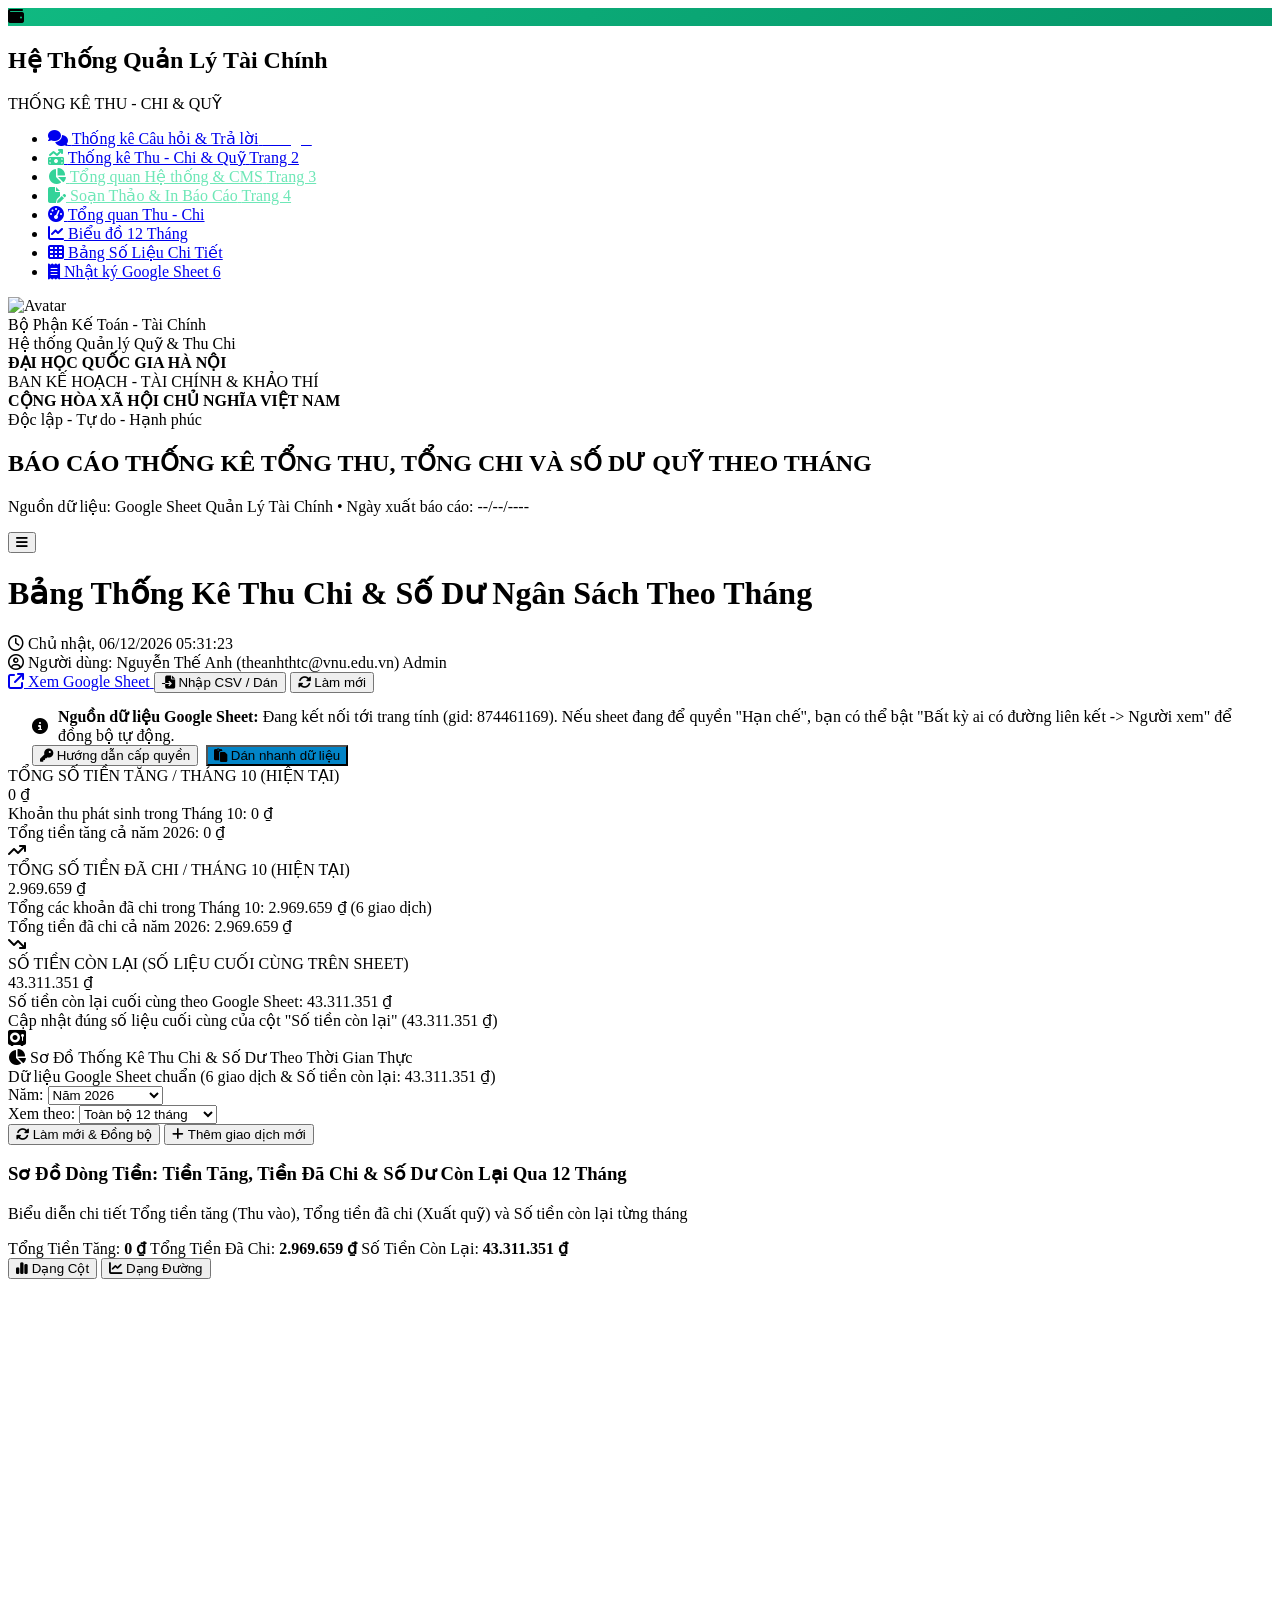
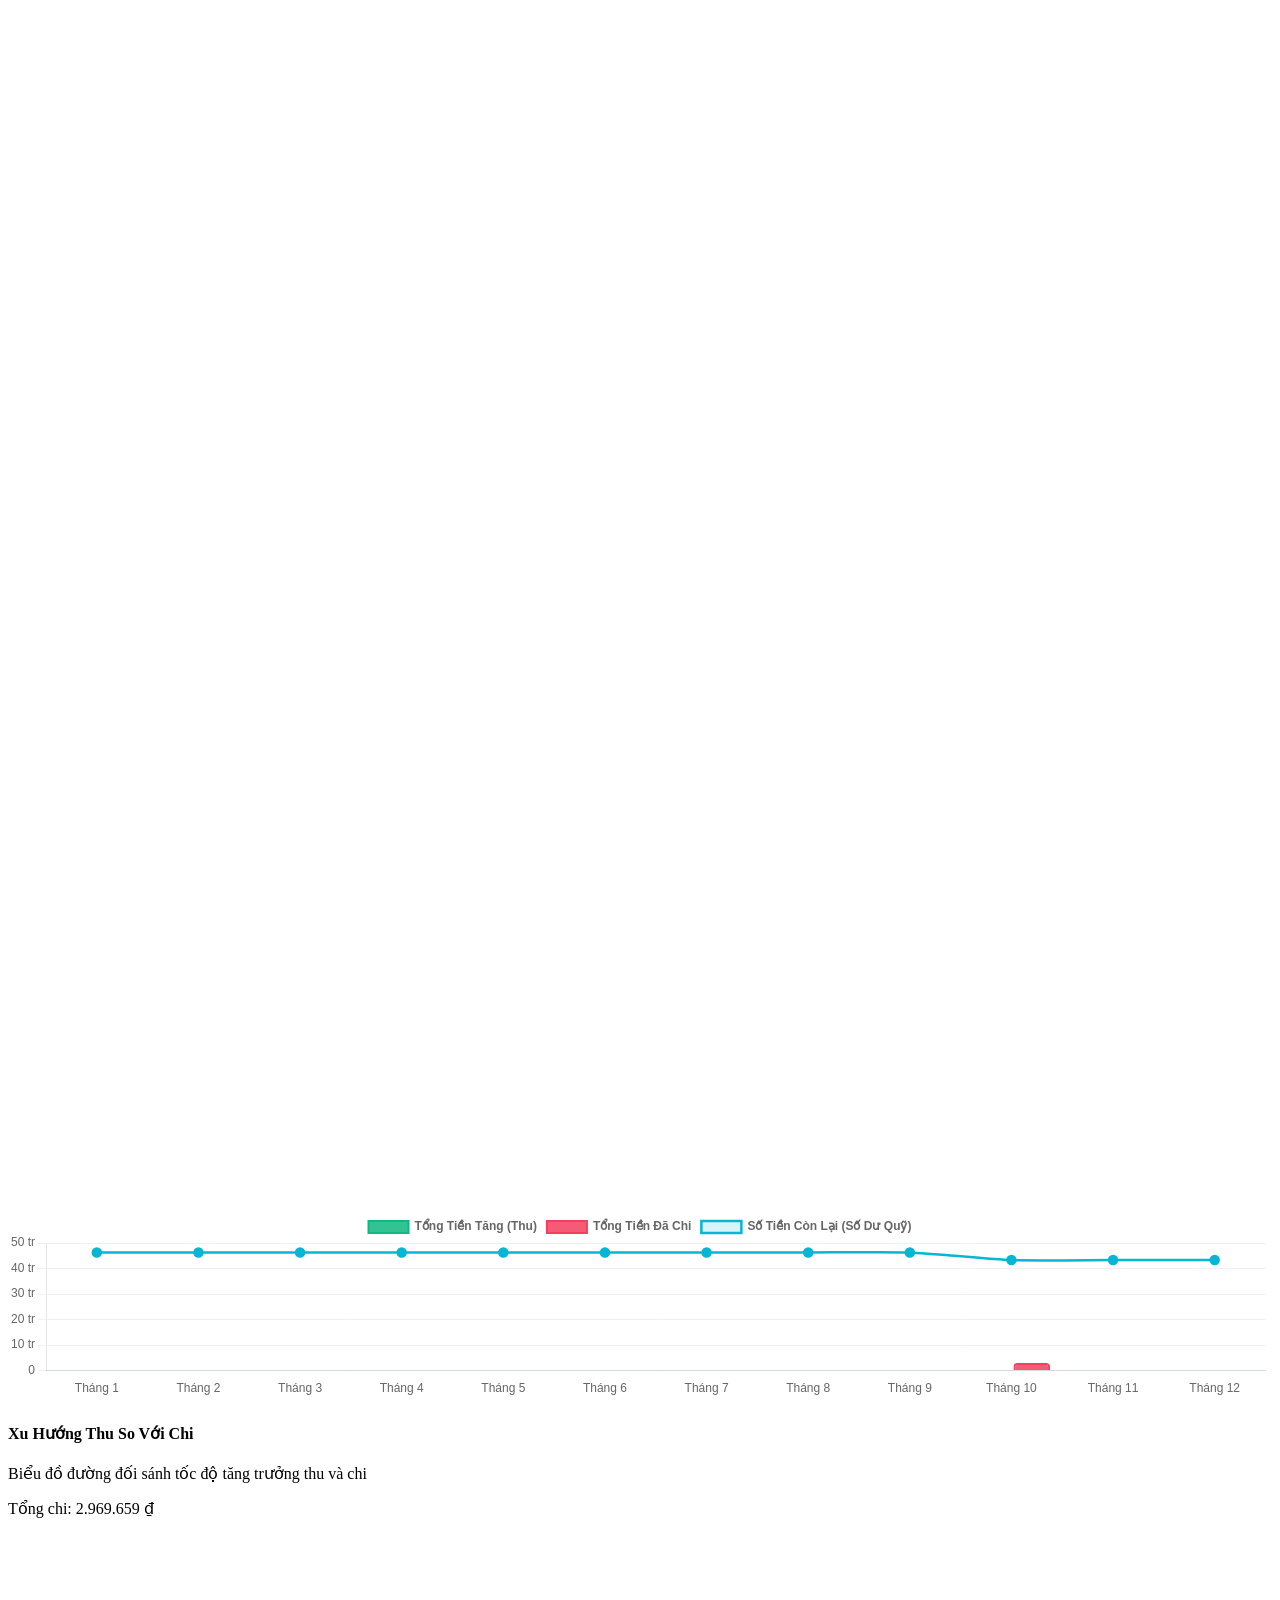
==== index2.html @ b8836bb5 "Add files via upload" ====
<!DOCTYPE html>
<html lang="vi">
<head>
    <meta charset="UTF-8">
    <meta name="viewport" content="width=device-width, initial-scale=1.0">
    <title>Bảng Thống Kê Thu Chi & Số Dư Ngân Sách Theo Tháng</title>
    <!-- Google Fonts: Be Vietnam Pro -->
    <link rel="preconnect" href="https://fonts.googleapis.com">
    <link rel="preconnect" href="https://fonts.gstatic.com" crossorigin>
    <link href="https://fonts.googleapis.com/css2?family=Be+Vietnam+Pro:ital,wght@0,300;0,400;0,500;0,600;0,700;0,800;1,400&display=swap" rel="stylesheet">
    <!-- Font Awesome Icons -->
    <link rel="stylesheet" href="https://cdnjs.cloudflare.com/ajax/libs/font-awesome/6.5.2/css/all.min.css">
    <!-- Chart.js (Local offline first, CDN fallback) -->
    <script src="chart.umd.min.js"></script>
    <!-- PapaParse (Local offline first, CDN fallback) -->
    <script src="papaparse.min.js"></script>
    <script>
        if (typeof Chart === 'undefined') {
            document.write('<script src="https://cdn.jsdelivr.net/npm/chart.js@4.4.1/dist/chart.umd.min.js"><\/script>');
        }
        if (typeof Papa === 'undefined') {
            document.write('<script src="https://cdn.jsdelivr.net/npm/papaparse@5.4.1/papaparse.min.js"><\/script>');
        }
    </script>
    <link rel="stylesheet" href="style.css">
</head>
<body>
    <div class="app-layout">
        <!-- ================= SIDEBAR ================= -->
        <aside class="sidebar" id="sidebar">
            <div class="sidebar-header">
                <div class="logo-box" style="background: linear-gradient(135deg, #10b981 0%, #059669 100%);">
                    <i class="fa-solid fa-wallet"></i>
                </div>
                <div class="header-text">
                    <h2 class="org-name">Hệ Thống Quản Lý Tài Chính</h2>
                    <p class="system-name">THỐNG KÊ THU - CHI & QUỸ</p>
                </div>
            </div>

            <nav class="sidebar-nav">
                <ul class="nav-list">
                    <li class="nav-item">
                        <a href="index.html" class="nav-link">
                            <i class="fa-solid fa-comments nav-icon"></i>
                            <span class="nav-label">Thống kê Câu hỏi & Trả lời</span>
                            <span class="nav-badge" style="background: rgba(255,255,255,0.2); color: #fff;">Trang 1</span>
                        </a>
                    </li>
                    <li class="nav-item active">
                        <a href="index2.html" class="nav-link">
                            <i class="fa-solid fa-money-bill-trend-up nav-icon" style="color: #34d399;"></i>
                            <span class="nav-label">Thống kê Thu - Chi & Quỹ</span>
                            <span class="nav-badge green-badge">Trang 2</span>
                        </a>
                    </li>
                    <li class="nav-item">
                        <a href="index3.html" class="nav-link" style="color: #6ee7b7;">
                            <i class="fa-solid fa-chart-pie nav-icon" style="color: #34d399;"></i>
                            <span class="nav-label">Tổng quan Hệ thống & CMS</span>
                            <span class="nav-badge green-badge">Trang 3</span>
                        </a>
                    </li>
                    <li class="nav-item">
                        <a href="index4.html" class="nav-link" style="color: #6ee7b7;">
                            <i class="fa-solid fa-file-pen nav-icon" style="color: #34d399;"></i>
                            <span class="nav-label">Soạn Thảo & In Báo Cáo</span>
                            <span class="nav-badge green-badge">Trang 4</span>
                        </a>
                    </li>
                    <li class="nav-item">
                        <a href="#dashboard" class="nav-link">
                            <i class="fa-solid fa-gauge-high nav-icon"></i>
                            <span class="nav-label">Tổng quan Thu - Chi</span>
                        </a>
                    </li>
                    <li class="nav-item">
                        <a href="#main-chart-section" class="nav-link">
                            <i class="fa-solid fa-chart-line nav-icon"></i>
                            <span class="nav-label">Biểu đồ 12 Tháng</span>
                        </a>
                    </li>
                    <li class="nav-item">
                        <a href="#table-section" class="nav-link">
                            <i class="fa-solid fa-table-cells nav-icon"></i>
                            <span class="nav-label">Bảng Số Liệu Chi Tiết</span>
                        </a>
                    </li>
                    <li class="nav-item">
                        <a href="#sheet-data-section" class="nav-link">
                            <i class="fa-solid fa-receipt nav-icon"></i>
                            <span class="nav-label">Nhật ký Google Sheet</span>
                            <span class="nav-badge green-badge" id="sheetCountBadge">0</span>
                        </a>
                    </li>
                </ul>
            </nav>

            <div class="sidebar-footer">
                <div class="user-avatar-box">
                    <img src="https://ui-avatars.com/api/?name=Ke+Toan&background=059669&color=fff&size=80" alt="Avatar" class="user-avatar">
                </div>
                <div class="user-details">
                    <div class="user-fullname">Bộ Phận Kế Toán - Tài Chính</div>
                    <div class="user-role-label">Hệ thống Quản lý Quỹ & Thu Chi</div>
                </div>
            </div>
        </aside>

        <!-- ================= MAIN CONTENT ================= -->
        <main class="main-viewport">
            <!-- PRINTABLE OFFICIAL REPORT HEADER (Chỉ hiện khi in A4) -->
            <div class="print-only-header">
                <div class="print-header-top">
                    <div class="print-org-left">
                        <strong>ĐẠI HỌC QUỐC GIA HÀ NỘI</strong><br>
                        <span>BAN KẾ HOẠCH - TÀI CHÍNH & KHẢO THÍ</span>
                    </div>
                    <div class="print-org-right">
                        <strong>CỘNG HÒA XÃ HỘI CHỦ NGHĨA VIỆT NAM</strong><br>
                        <span>Độc lập - Tự do - Hạnh phúc</span>
                    </div>
                </div>
                <h2 class="print-report-title">BÁO CÁO THỐNG KÊ TỔNG THU, TỔNG CHI VÀ SỐ DƯ QUỸ THEO THÁNG</h2>
                <p class="print-report-subtitle">
                    Nguồn dữ liệu: Google Sheet Quản Lý Tài Chính &bull; Ngày xuất báo cáo: <span id="printCurrentDate">--/--/----</span>
                </p>
            </div>

            <!-- TOP HEADER BAR -->
            <header class="topbar">
                <div class="topbar-left">
                    <button class="mobile-sidebar-toggle" id="sidebarToggle" aria-label="Toggle Menu">
                        <i class="fa-solid fa-bars"></i>
                    </button>
                    <div>
                        <h1 class="page-title">Bảng Thống Kê Thu Chi & Số Dư Ngân Sách Theo Tháng</h1>
                    </div>
                </div>

                <div class="topbar-right">
                    <div class="live-clock-pill" id="liveClockPill">
                        <i class="fa-regular fa-clock"></i>
                        <span id="currentRealtimeClock">Đang tải...</span>
                    </div>

                    <div class="user-pill-tag">
                        <i class="fa-regular fa-circle-user"></i>
                        <span class="user-meta">Người dùng: Nguyễn Thế Anh (theanhthtc@vnu.edu.vn)</span>
                        <span class="admin-badge">Admin</span>
                    </div>

                    <a href="https://docs.google.com/spreadsheets/d/1EMLGqqdeLV3FgbQaL0fAWGmT9F4YKjA_dm-WIvRS0fU/edit?gid=874461169#gid=874461169" target="_blank" rel="noopener noreferrer" class="btn-topbar outline-emerald" id="viewSheetLink" title="Mở trang Google Sheet tài chính">
                        <i class="fa-solid fa-arrow-up-right-from-square"></i>
                        <span>Xem Google Sheet</span>
                    </a>

                    <button class="btn-topbar outline-emerald" id="btnOpenImportModal" title="Nhập dữ liệu CSV hoặc dán từ Google Sheet">
                        <i class="fa-solid fa-file-import"></i>
                        <span>Nhập CSV / Dán</span>
                    </button>

                    <button class="btn-topbar btn-topbar-refresh" id="topRefreshBtn" title="Làm mới & đồng bộ dữ liệu thời gian thực">
                        <i class="fa-solid fa-rotate"></i>
                        <span>Làm mới</span>
                    </button>
                </div>
            </header>

            <!-- BANNER HƯỚNG DẪN ĐỒNG BỘ GOOGLE SHEET -->
            <div style="padding: 14px 24px 0 24px;">
                <div class="google-guide-banner" id="googleGuideBanner">
                    <div style="display: flex; align-items: center; gap: 10px;">
                        <i class="fa-solid fa-circle-info" style="font-size: 16px;"></i>
                        <div>
                            <strong>Nguồn dữ liệu Google Sheet:</strong>
                            <span id="bannerSheetDesc">Đang kết nối tới trang tính (gid: 874461169). Nếu sheet đang để quyền "Hạn chế", bạn có thể bật "Bất kỳ ai có đường liên kết -> Người xem" để đồng bộ tự động.</span>
                        </div>
                    </div>
                    <div style="display: flex; gap: 8px;">
                        <button class="btn-guide" id="btnShareGuide">
                            <i class="fa-solid fa-key"></i> Hướng dẫn cấp quyền
                        </button>
                        <button class="btn-guide" id="btnPasteDataQuick" style="background: #0284c7;">
                            <i class="fa-solid fa-paste"></i> Dán nhanh dữ liệu
                        </button>
                    </div>
                </div>
            </div>

            <!-- DASHBOARD BODY CONTAINER -->
            <div class="dashboard-body" id="dashboard">

                <!-- ================= 3 THẺ LỚN TRỌNG TÂM THEO YÊU CẦU ================= -->
                <!-- 1. Tổng tiền tăng / tháng | 2. Tổng tiền đã chi / tháng | 3. Số tiền còn lại -->
                <section class="stats-grid stats-grid-3">
                    <!-- THẺ 1: TỔNG SỐ TIỀN TĂNG / THÁNG -->
                    <div class="stat-card" id="cardIncome">
                        <div class="stat-card-main">
                            <span class="card-caption" id="cardIncomeCaption">TỔNG SỐ TIỀN TĂNG / THÁNG 10 (HIỆN TẠI)</span>
                            <div class="card-metric text-emerald" id="totalIncomeCount">0 ₫</div>
                            <div class="card-sublabel" id="currentMonthIncomeLabel">Khoản thu ngân sách trong tháng: Đang tính...</div>
                            <div class="card-footer-info" id="cardIncomeFooter">Tổng tiền tăng cả năm: 0 ₫ (năm 2026)</div>
                        </div>
                        <div class="stat-icon-wrapper pastel-green" title="Tổng số tiền tăng / thu vào">
                            <i class="fa-solid fa-arrow-trend-up"></i>
                        </div>
                    </div>

                    <!-- THẺ 2: TỔNG SỐ TIỀN ĐÃ CHI / THÁNG -->
                    <div class="stat-card" id="cardExpense">
                        <div class="stat-card-main">
                            <span class="card-caption" id="cardExpenseCaption">TỔNG SỐ TIỀN ĐÃ CHI / THÁNG 10 (HIỆN TẠI)</span>
                            <div class="card-metric text-rose-metric" id="totalExpenseCount">0 ₫</div>
                            <div class="card-sublabel" id="currentMonthExpenseLabel">Các khoản đã giải ngân trong tháng: Đang tính...</div>
                            <div class="card-footer-info" id="cardExpenseFooter">Tổng tiền đã chi cả năm: 0 ₫ (năm 2026)</div>
                        </div>
                        <div class="stat-icon-wrapper pastel-rose" title="Tổng số tiền đã chi">
                            <i class="fa-solid fa-arrow-trend-down"></i>
                        </div>
                    </div>

                    <!-- THẺ 3: SỐ TIỀN CÒN LẠI -->
                    <div class="stat-card" id="cardBalance">
                        <div class="stat-card-main">
                            <span class="card-caption" id="cardBalanceCaption">SỐ TIỀN CÒN LẠI (SỐ DƯ QUỸ HIỆN TẠI)</span>
                            <div class="card-metric text-balance-metric" id="totalBalanceCount">0 ₫</div>
                            <div class="card-sublabel" id="currentMonthBalanceLabel">Chênh lệch trong tháng: Đang tính...</div>
                            <div class="card-footer-info" id="cardBalanceFooter">Số dư tồn quỹ tích lũy: 0 ₫</div>
                        </div>
                        <div class="stat-icon-wrapper pastel-cyan" title="Số tiền còn lại / Số dư">
                            <i class="fa-solid fa-vault"></i>
                        </div>
                    </div>
                </section>

                <!-- FILTER & REALTIME TOOLBAR -->
                <div class="filter-toolbar-card">
                    <div class="toolbar-title-group">
                        <span class="toolbar-main-title">
                            <i class="fa-solid fa-chart-pie"></i>
                            Sơ Đồ Thống Kê Thu Chi & Số Dư Theo Thời Gian Thực
                        </span>
                        <div class="live-status-badge">
                            <span class="pulse-dot"></span>
                            <span id="syncStatusText">Dữ liệu thực tế thời gian thực</span>
                        </div>
                    </div>

                    <div class="toolbar-actions-group">
                        <div class="select-wrapper">
                            <label for="yearFilter">Năm:</label>
                            <select id="yearFilter" class="custom-select">
                                <option value="2026" selected>Năm 2026</option>
                                <option value="2025">Năm 2025</option>
                                <option value="all">Tất cả các năm</option>
                            </select>
                        </div>

                        <div class="select-wrapper">
                            <label for="monthFilter">Xem theo:</label>
                            <select id="monthFilter" class="custom-select">
                                <option value="all" selected>Toàn bộ 12 tháng</option>
                                <option value="1">Tháng 1</option>
                                <option value="2">Tháng 2</option>
                                <option value="3">Tháng 3</option>
                                <option value="4">Tháng 4</option>
                                <option value="5">Tháng 5</option>
                                <option value="6">Tháng 6</option>
                                <option value="7">Tháng 7</option>
                                <option value="8">Tháng 8</option>
                                <option value="9">Tháng 9</option>
                                <option value="10">Tháng 10 (Hiện tại)</option>
                                <option value="11">Tháng 11</option>
                                <option value="12">Tháng 12</option>
                            </select>
                        </div>

                        <button class="btn-action btn-refresh" id="refreshDataBtn" title="Đồng bộ dữ liệu từ Google Sheet">
                            <i class="fa-solid fa-rotate"></i>
                            <span>Làm mới & Đồng bộ</span>
                        </button>

                        <button class="btn-action btn-add" id="openAddTransactionBtn" title="Thêm khoản thu hoặc khoản chi mới">
                            <i class="fa-solid fa-plus"></i>
                            <span>Thêm giao dịch mới</span>
                        </button>
                    </div>
                </div>

                <!-- MAIN CHART: SƠ ĐỒ THU CHI & SỐ DƯ 12 THÁNG -->
                <section class="chart-section-card" id="main-chart-section">
                    <div class="chart-card-header">
                        <div class="header-left">
                            <h3 class="chart-title">Sơ Đồ Dòng Tiền: Tiền Tăng, Tiền Đã Chi & Số Dư Còn Lại Qua 12 Tháng</h3>
                            <p class="chart-subtitle">
                                Biểu diễn chi tiết Tổng tiền tăng (Thu vào), Tổng tiền đã chi (Xuất quỹ) và Số tiền còn lại từng tháng
                            </p>
                            <div class="chart-legend-pills">
                                <span class="legend-pill pill-income">
                                    <span class="color-dot bg-emerald"></span>
                                    <span>Tổng Tiền Tăng: <strong id="legendIncomeCount">0 ₫</strong></span>
                                </span>
                                <span class="legend-pill pill-expense">
                                    <span class="color-dot bg-rose"></span>
                                    <span>Tổng Tiền Đã Chi: <strong id="legendExpenseCount">0 ₫</strong></span>
                                </span>
                                <span class="legend-pill pill-balance">
                                    <span class="color-dot bg-cyan"></span>
                                    <span>Số Tiền Còn Lại: <strong id="legendBalanceCount">0 ₫</strong></span>
                                </span>
                            </div>
                        </div>

                        <div class="header-right chart-controls">
                            <div class="btn-group-toggle" role="group">
                                <button type="button" class="btn-toggle active" id="btnChartBar">
                                    <i class="fa-solid fa-chart-simple"></i> Dạng Cột
                                </button>
                                <button type="button" class="btn-toggle" id="btnChartLine">
                                    <i class="fa-solid fa-chart-line"></i> Dạng Đường
                                </button>
                            </div>
                        </div>
                    </div>

                    <div class="main-chart-wrapper">
                        <canvas id="mainMonthlyChart"></canvas>
                        <img id="printChartImg" class="print-chart-image" alt="Biểu đồ thống kê thu chi 12 tháng">
                    </div>
                </section>

                <!-- 2 BIỂU ĐỒ PHÂN TÍCH: MINI CHARTS -->
                <section class="mini-charts-grid" id="mini-charts-section">
                    <!-- Biểu đồ 1: So sánh Thu - Chi qua các tháng -->
                    <div class="mini-chart-card">
                        <div class="mini-header">
                            <div>
                                <h4 class="mini-title">Xu Hướng Thu So Với Chi</h4>
                                <p class="mini-subtitle">Biểu đồ đường đối sánh tốc độ tăng trưởng thu và chi</p>
                            </div>
                            <div class="mini-badge-tag badge-emerald" id="badgeCompareStatus">
                                Thu vượt chi
                            </div>
                        </div>
                        <div class="mini-canvas-box">
                            <canvas id="chartMiniCompare"></canvas>
                            <img id="printMiniCompareImg" class="print-mini-chart-image" alt="Biểu đồ so sánh thu chi">
                        </div>
                        <div class="mini-footer-tags">
                            <span><i class="fa-solid fa-circle-check text-emerald"></i> <span id="miniFooterIncome">Dòng tiền ổn định</span></span>
                            <span><i class="fa-solid fa-bolt text-cyan"></i> Cập nhật theo thời gian thực</span>
                        </div>
                    </div>

                    <!-- Biểu đồ 2: Cơ cấu sử dụng dòng tiền -->
                    <div class="mini-chart-card">
                        <div class="mini-header">
                            <div>
                                <h4 class="mini-title">Tỷ Trọng Dòng Tiền & Giải Ngân</h4>
                                <p class="mini-subtitle">Tỷ lệ tiền đã chi trên tổng số tiền tăng</p>
                            </div>
                            <div class="mini-badge-tag badge-cyan" id="badgeDisbursementRate">
                                Tỷ lệ giải ngân: 0%
                            </div>
                        </div>
                        <div class="mini-canvas-box">
                            <canvas id="chartMiniStructure"></canvas>
                            <img id="printMiniStructureImg" class="print-mini-chart-image" alt="Biểu đồ cơ cấu dòng tiền">
                        </div>
                        <div class="mini-footer-tags">
                            <span><i class="fa-solid fa-shield-halved text-cyan"></i> <span id="miniFooterDisbursement">Quỹ dự trữ an toàn</span></span>
                            <span><i class="fa-solid fa-scale-balanced text-emerald"></i> Cân đối ngân sách</span>
                        </div>
                    </div>
                </section>

                <!-- ================= BẢNG CHỈ SỐ CHI TIẾT 12 THÁNG ================= -->
                <section class="table-section-card" id="table-section">
                    <div class="table-header-box">
                        <div>
                            <h3 class="table-card-title">Bảng Thống Kê Chi Tiết Thu, Chi & Số Dư 12 Tháng</h3>
                            <p class="table-card-subtitle">
                                Bảng số liệu đối soát Tổng tiền đã chi / tháng, Tổng tiền tăng / tháng và Số tiền còn lại
                            </p>
                        </div>
                        <div class="table-actions">
                            <button class="btn-print-report" id="btnPrintReport" title="In trực tiếp bảng thống kê chi tiết 12 tháng ra máy in hoặc lưu PDF">
                                <i class="fa-solid fa-print"></i>
                                <span>In Báo Cáo</span>
                            </button>
                            <button class="btn-export" id="exportCsvBtn" title="Xuất dữ liệu bảng 12 tháng sang file CSV">
                                <i class="fa-solid fa-file-csv"></i>
                                <span>Xuất file CSV</span>
                            </button>
                        </div>
                    </div>

                    <div class="table-responsive-wrapper">
                        <table class="report-table" id="monthlyReportTable">
                            <thead>
                                <tr>
                                    <th style="width: 140px;">Tháng</th>
                                    <th>Tổng Số Tiền Tăng / Tháng</th>
                                    <th>Tổng Số Tiền Đã Chi / Tháng</th>
                                    <th>Chênh Lệch Trong Tháng</th>
                                    <th>Số Tiền Còn Lại (Số Dư Quỹ)</th>
                                    <th style="width: 120px;">Tỷ Lệ Chi / Thu</th>
                                    <th style="width: 160px;">Đánh Giá Hoạt Động</th>
                                </tr>
                            </thead>
                            <tbody id="monthlyTableBody">
                                <!-- Populated dynamically by app2.js -->
                            </tbody>
                            <tfoot id="monthlyTableFoot">
                                <tr>
                                    <td><strong>Tổng Cả Năm</strong></td>
                                    <td id="footTotalIncome"><strong>0 ₫</strong></td>
                                    <td id="footTotalExpense"><strong>0 ₫</strong></td>
                                    <td id="footTotalNet"><strong>0 ₫</strong></td>
                                    <td id="footTotalBalance"><strong>0 ₫</strong></td>
                                    <td id="footAvgRate"><strong>0%</strong></td>
                                    <td><span class="pill-badge pill-status-target">+ Cân đối an toàn</span></td>
                                </tr>
                            </tfoot>
                        </table>
                    </div>

                    <!-- PRINT ONLY SIGNATURE BLOCK (Chỉ xuất hiện khi in báo cáo A4) -->
                    <div class="print-only-signatures">
                        <div class="sign-box-left">
                            <p><strong>NGƯỜI LẬP BIỂU</strong></p>
                            <span class="sign-hint">(Ký và ghi rõ họ tên)</span>
                            <div class="sign-space"></div>
                            <div class="sign-name">Nguyễn Thế Anh</div>
                        </div>
                        <div class="sign-box-right">
                            <p><strong>KẾ TOÁN TRƯỞNG / TRƯỞNG BAN TÀI CHÍNH</strong></p>
                            <span class="sign-hint">(Ký, đóng dấu và ghi rõ họ tên)</span>
                            <div class="sign-space"></div>
                            <div class="sign-name">....................................................</div>
                        </div>
                    </div>
                </section>

                <!-- ================= NHẬT KÝ CHI TIẾT CÁC GIAO DỊCH TỪ GOOGLE SHEET ================= -->
                <section class="sheet-data-section" id="sheet-data-section">
                    <div class="sheet-section-header">
                        <div class="header-info">
                            <h3 class="sheet-title">
                                <i class="fa-brands fa-google-drive text-emerald"></i>
                                Sổ Nhật Ký Giao Dịch Thu Chi Từ Google Sheet
                            </h3>
                            <p class="sheet-subtitle">
                                Bảng chi tiết từng phát sinh thu, chi và số dư (Hỗ trợ phân trang, tìm kiếm & bộ lọc)
                            </p>
                        </div>
                        <div class="sheet-controls" style="display: flex; gap: 10px; align-items: center; flex-wrap: wrap;">
                            <div class="select-wrapper">
                                <label for="transactionTypeFilter">Loại:</label>
                                <select id="transactionTypeFilter" class="custom-select select-sm">
                                    <option value="all" selected>Tất cả giao dịch</option>
                                    <option value="income">Chỉ khoản tăng (Thu)</option>
                                    <option value="expense">Chỉ khoản đã chi</option>
                                </select>
                            </div>
                            <div class="search-input-box">
                                <i class="fa-solid fa-magnifying-glass"></i>
                                <input type="text" id="searchInput" placeholder="Tìm kiếm theo mã GD, diễn giải nội dung, ngày...">
                            </div>
                        </div>
                    </div>

                    <div class="table-responsive-wrapper">
                        <table class="data-table" id="transactionsTable">
                            <thead>
                                <tr>
                                    <th style="width: 100px;">STT / Mã</th>
                                    <th style="width: 220px;">Thời Gian (Cột Google Sheet)</th>
                                    <th style="width: 180px; text-align: right;">Số Tiền Chi</th>
                                    <th style="width: 180px; text-align: right;">Số Tiền Tăng</th>
                                    <th style="width: 200px; text-align: right;">Số Tiền Còn Lại</th>
                                    <th style="width: 170px;">Trạng Thái / Diễn Giải</th>
                                </tr>
                            </thead>
                            <tbody id="transactionsDataBody">
                                <!-- Populated dynamically by app2.js -->
                            </tbody>
                        </table>
                    </div>

                    <!-- THANH PHÂN TRANG -->
                    <div class="pagination-toolbar" id="paginationToolbar">
                        <div class="pagination-info" id="paginationInfo">
                            Hiển thị 1 - 25 giao dịch
                        </div>
                        <div class="pagination-controls">
                            <label for="pageSizeSelect" class="page-size-label">Xem:</label>
                            <select id="pageSizeSelect" class="custom-select select-sm">
                                <option value="15">15 dòng / trang</option>
                                <option value="25" selected>25 dòng / trang</option>
                                <option value="50">50 dòng / trang</option>
                                <option value="100">100 dòng / trang</option>
                            </select>
                            <button type="button" class="btn-page" id="btnFirstPage" title="Trang đầu">
                                <i class="fa-solid fa-backward-step"></i>
                            </button>
                            <button type="button" class="btn-page" id="btnPrevPage" title="Trang trước">
                                <i class="fa-solid fa-chevron-left"></i>
                            </button>
                            <span class="page-current-indicator" id="pageIndicator">Trang 1 / 1</span>
                            <button type="button" class="btn-page" id="btnNextPage" title="Trang sau">
                                <i class="fa-solid fa-chevron-right"></i>
                            </button>
                            <button type="button" class="btn-page" id="btnLastPage" title="Trang cuối">
                                <i class="fa-solid fa-forward-step"></i>
                            </button>
                        </div>
                    </div>
                </section>

                <!-- QUICK ACTIONS BAR -->
                <div class="quick-actions-bar">
                    <span class="quick-action-title">Thao Tác Nhanh</span>
                    <div class="action-buttons-wrap">
                        <button class="btn-quick-emerald" id="quickPrintBtn">
                            <i class="fa-solid fa-print"></i> In Báo Cáo 12 Tháng
                        </button>
                        <button class="btn-quick-emerald" id="quickAddBtn">
                            <i class="fa-solid fa-plus"></i> Thêm giao dịch Thu / Chi
                        </button>
                        <button class="btn-quick-emerald" id="quickSyncBtn">
                            <i class="fa-solid fa-arrows-rotate"></i> Đồng bộ lại Google Sheet
                        </button>
                        <button class="btn-quick-light" id="quickExportDataBtn">
                            <i class="fa-solid fa-file-excel"></i> Xuất dữ liệu giao dịch CSV
                        </button>
                    </div>
                </div>

            </div>
        </main>
    </div>

    <!-- ================= MODAL: THÊM GIAO DỊCH THU / CHI MỚI ================= -->
    <div class="modal-backdrop" id="addTransactionModal">
        <div class="modal-dialog">
            <div class="modal-header">
                <h3 class="modal-title">
                    <i class="fa-solid fa-circle-plus text-emerald"></i>
                    Thêm Giao Dịch Thu / Chi Mới (Cập Nhật Tức Thì)
                </h3>
                <button class="modal-close-btn" id="closeAddModalBtn">&times;</button>
            </div>
            <div class="modal-body">
                <form id="addTransactionForm">
                    <div class="form-row">
                        <div class="form-group col-half">
                            <label for="inputType" class="form-label">Loại giao dịch <span class="required">*</span></label>
                            <select id="inputType" class="form-control" required>
                                <option value="income">Khoản tăng (Thu vào / Ngân sách nhận)</option>
                                <option value="expense">Khoản chi (Chi phí / Xuất quỹ)</option>
                            </select>
                        </div>
                        <div class="form-group col-half">
                            <label for="inputAmount" class="form-label">Số tiền (VNĐ) <span class="required">*</span></label>
                            <input type="text" id="inputAmount" class="form-control" placeholder="Ví dụ: 15.000.000" required>
                        </div>
                    </div>
                    <div class="form-group">
                        <label for="inputDescription" class="form-label">Nội dung / Diễn giải chi tiết <span class="required">*</span></label>
                        <input type="text" id="inputDescription" class="form-control" placeholder="Ví dụ: Thu lệ phí đăng ký dự thi HSA đợt 2" required>
                    </div>
                    <div class="form-row">
                        <div class="form-group col-half">
                            <label for="inputDate" class="form-label">Ngày giao dịch</label>
                            <input type="date" id="inputDate" class="form-control">
                        </div>
                        <div class="form-group col-half">
                            <label for="inputCategory" class="form-label">Hạng mục / Phân loại</label>
                            <select id="inputCategory" class="form-control">
                                <option value="Lệ phí khảo thí">Lệ phí khảo thí</option>
                                <option value="Ngân sách đào tạo">Ngân sách đào tạo</option>
                                <option value="Thù lao cán bộ coi thi">Thù lao cán bộ coi thi</option>
                                <option value="In ấn & Văn phòng phẩm">In ấn & Văn phòng phẩm</option>
                                <option value="Hạ tầng CNTT & Máy chủ">Hạ tầng CNTT & Máy chủ</option>
                                <option value="Truyền thông & Tuyển sinh">Truyền thông & Tuyển sinh</option>
                                <option value="Khác">Khoản mục khác</option>
                            </select>
                        </div>
                    </div>
                </form>
            </div>
            <div class="modal-footer">
                <button type="button" class="btn-cancel" id="cancelAddBtn">Hủy Bỏ</button>
                <button type="button" class="btn-primary" id="saveTransactionBtn">
                    <i class="fa-solid fa-floppy-disk"></i> Lưu & Cập Nhật Biểu Đồ
                </button>
            </div>
        </div>
    </div>

    <!-- ================= MODAL: NHẬP CSV / DÁN DỮ LIỆU GOOGLE SHEET ================= -->
    <div class="modal-backdrop" id="importModal">
        <div class="modal-dialog modal-dialog-large">
            <div class="modal-header">
                <h3 class="modal-title">
                    <i class="fa-solid fa-file-import text-emerald"></i>
                    Nhập Dữ Liệu Từ Google Sheet / Tải Lên CSV
                </h3>
                <button class="modal-close-btn" id="closeImportModalBtn">&times;</button>
            </div>
            <div class="modal-body">
                <p style="font-size: 12.5px; color: #475569; margin-bottom: 12px;">
                    Bạn có thể tải file CSV trực tiếp từ Google Sheet về máy và tải lên ở đây, hoặc copy các dòng trong Google Sheet và dán vào ô bên dưới:
                </p>
                <div class="form-group">
                    <label class="form-label">Cách 1: Chọn file CSV từ máy tính</label>
                    <input type="file" id="csvFileInput" accept=".csv, .txt, .tsv" class="form-control" style="padding: 6px;">
                </div>
                <div class="form-group" style="margin-top: 14px;">
                    <label for="pasteDataInput" class="form-label">Cách 2: Hoặc Dán nội dung sao chép từ Google Sheet (Ctrl + V)</label>
                    <textarea id="pasteDataInput" class="form-control" rows="6" placeholder="Dán các dòng dữ liệu sao chép từ Google Sheet vào đây... (Hỗ trợ định dạng có cột Ngày, Tăng/Thu, Chi, Còn lại/Số dư, Diễn giải)"></textarea>
                </div>
                <div class="form-group" style="margin-top: 10px;">
                    <label for="customSheetUrlInput" class="form-label">Cách 3: Đổi liên kết Google Sheet mới</label>
                    <input type="text" id="customSheetUrlInput" class="form-control" value="https://docs.google.com/spreadsheets/d/1EMLGqqdeLV3FgbQaL0fAWGmT9F4YKjA_dm-WIvRS0fU/edit?gid=874461169#gid=874461169">
                </div>
            </div>
            <div class="modal-footer">
                <button type="button" class="btn-cancel" id="cancelImportBtn">Đóng</button>
                <button type="button" class="btn-primary" id="processImportBtn">
                    <i class="fa-solid fa-arrow-down-to-bracket"></i> Xử Lý & Nạp Dữ Liệu
                </button>
            </div>
        </div>
    </div>

    <!-- ================= MODAL: HƯỚNG DẪN CẤP QUYỀN CHIA SẺ GOOGLE SHEET ================= -->
    <div class="modal-backdrop" id="guideModal">
        <div class="modal-dialog">
            <div class="modal-header">
                <h3 class="modal-title">
                    <i class="fa-solid fa-circle-question text-emerald"></i>
                    Hướng Dẫn Bật Đồng Bộ Trực Tiếp Từ Google Sheet
                </h3>
                <button class="modal-close-btn" id="closeGuideModalBtn">&times;</button>
            </div>
            <div class="modal-body" style="font-size: 13px; line-height: 1.6; color: #334155;">
                <p>Để hệ thống tự động tải số liệu tức thì từ liên kết Google Sheet của bạn mà không cần đăng nhập Google, bạn làm theo 3 bước đơn giản:</p>
                <ol style="margin-left: 20px; margin-top: 8px; margin-bottom: 12px; display: flex; flex-direction: column; gap: 8px;">
                    <li>Mở file Google Sheet bằng cách bấm nút <strong>"Xem Google Sheet"</strong> ở góc trên bên phải.</li>
                    <li>Ở góc trên cùng bên phải của Google Sheet, bấm nút <strong>"Chia sẻ" (Share)</strong> màu xanh.</li>
                    <li>Tại mục <em>"Quyền truy cập chung"</em>, chọn <strong>"Bất kỳ ai có đường liên kết"</strong> (Anyone with the link) với quyền <strong>"Người xem" (Viewer)</strong> rồi bấm <strong>Xong</strong>.</li>
                </ol>
                <div style="background: #f0fdf4; border: 1px solid #bbf7d0; padding: 10px 14px; border-radius: 8px; color: #166534; font-size: 12px;">
                    <i class="fa-solid fa-lightbulb"></i> <strong>Mẹo:</strong> Sau khi bật chia sẻ xong, bạn chỉ cần bấm nút <strong>"Làm mới & Đồng bộ"</strong>, biểu đồ và số dư thu chi sẽ được cập nhật tự động 100%!
                </div>
            </div>
            <div class="modal-footer">
                <a href="https://docs.google.com/spreadsheets/d/1EMLGqqdeLV3FgbQaL0fAWGmT9F4YKjA_dm-WIvRS0fU/edit?gid=874461169#gid=874461169" target="_blank" class="btn-primary" style="text-decoration: none;">
                    <i class="fa-solid fa-arrow-up-right-from-square"></i> Mở Google Sheet Ngay
                </a>
                <button type="button" class="btn-cancel" id="closeGuideBtnAction">Đã Hiểu</button>
            </div>
        </div>
    </div>

    <!-- Toast Notification -->
    <div class="toast-container" id="toastContainer"></div>

    <script src="sheet2_data.js"></script>
    <script src="app2.js"></script>
</body>
</html>
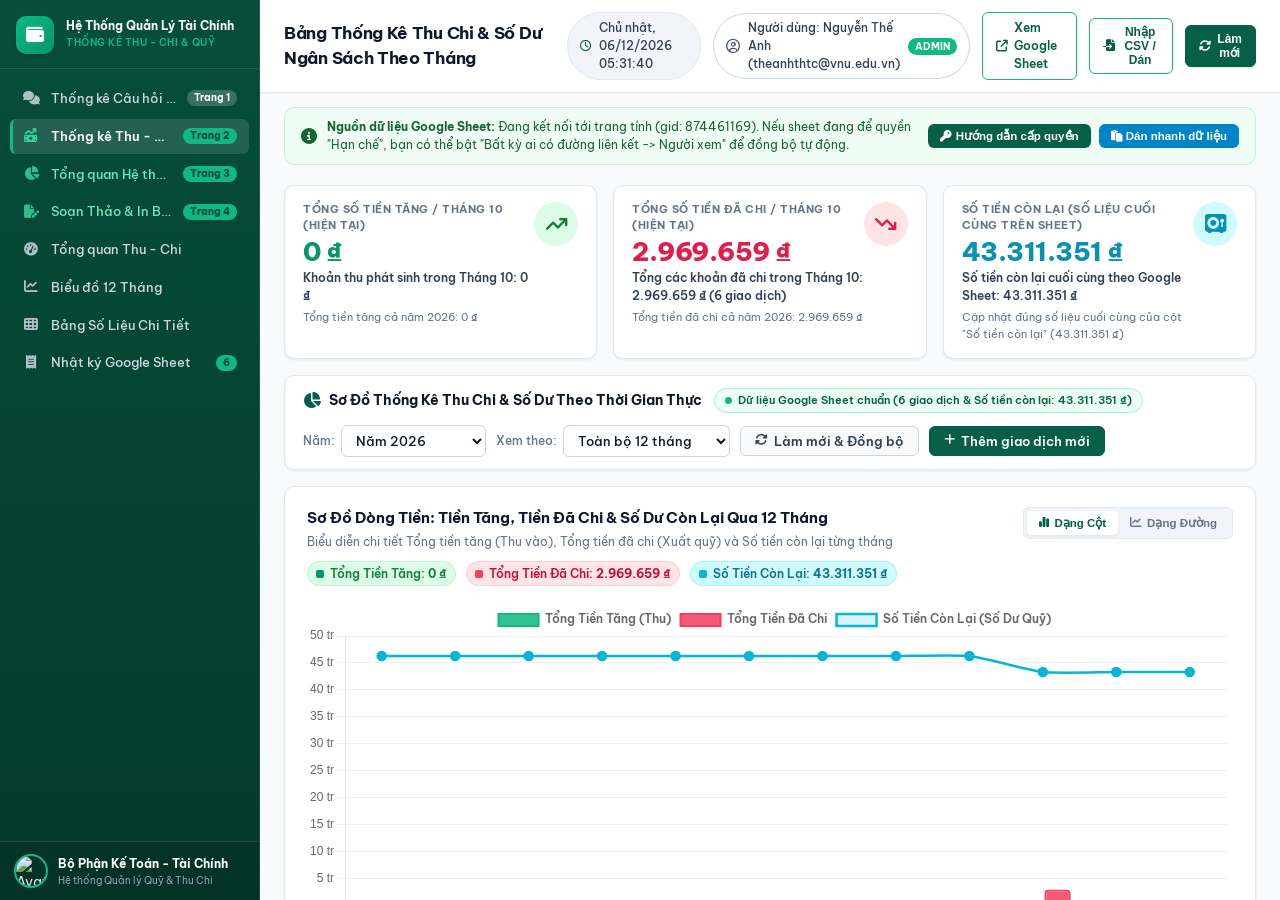
==== commit b8bf7b7e: "Add files via upload" ====
--- a/index2.html
+++ b/index2.html
@@ -497,6 +497,8 @@
                         <div class="pagination-controls">
                             <label for="pageSizeSelect" class="page-size-label">Xem:</label>
                             <select id="pageSizeSelect" class="custom-select select-sm">
+                                <option value="5">5 dòng / trang</option>
+                                <option value="10">10 dòng / trang</option>
                                 <option value="15">15 dòng / trang</option>
                                 <option value="25" selected>25 dòng / trang</option>
                                 <option value="50">50 dòng / trang</option>
@@ -508,6 +510,7 @@
                             <button type="button" class="btn-page" id="btnPrevPage" title="Trang trước">
                                 <i class="fa-solid fa-chevron-left"></i>
                             </button>
+                            <div class="pagination-page-numbers" id="paginationPageNumbers"></div>
                             <span class="page-current-indicator" id="pageIndicator">Trang 1 / 1</span>
                             <button type="button" class="btn-page" id="btnNextPage" title="Trang sau">
                                 <i class="fa-solid fa-chevron-right"></i>
--- a/style.css
+++ b/style.css
@@ -0,0 +1,4215 @@
+/* ===================================================================
+   SYSTEM DESIGN SYSTEM & COLOR VARIABLES
+   Inspiration: Dark Emerald Green Admin Dashboard (VNU / Khảo Thí)
+   =================================================================== */
+:root {
+    --primary-green: #065f46;
+    --primary-green-dark: #044332;
+    --primary-green-light: #0d9488;
+    --accent-emerald: #10b981;
+    --accent-emerald-subtle: #d1fae5;
+    --sidebar-bg: #064e3b;
+    --sidebar-hover: #075942;
+    --sidebar-active: #043e2f;
+    --sidebar-text: #e2e8f0;
+    --sidebar-muted: #94a3b8;
+
+    --bg-page: #f8fafc;
+    --bg-card: #ffffff;
+    --border-card: #e2e8f0;
+    --border-subtle: #f1f5f9;
+
+    --text-heading: #0f172a;
+    --text-body: #334155;
+    --text-muted: #64748b;
+    --text-light: #94a3b8;
+
+    --color-cyan: #06b6d4;
+    --color-cyan-subtle: #cffafe;
+    --color-purple: #8b5cf6;
+    --color-purple-subtle: #ede9fe;
+    --color-amber: #f59e0b;
+    --color-amber-subtle: #fef3c7;
+    --color-rose: #f43f5e;
+    --color-rose-subtle: #ffe4e6;
+    --color-teal: #14b8a6;
+    --color-teal-subtle: #ccfbf1;
+    --color-violet: #a855f7;
+    --color-violet-subtle: #f3e8ff;
+
+    --radius-sm: 6px;
+    --radius-md: 10px;
+    --radius-lg: 14px;
+    --radius-pill: 9999px;
+
+    --shadow-subtle: 0 1px 3px rgba(0, 0, 0, 0.05), 0 1px 2px rgba(0, 0, 0, 0.03);
+    --shadow-card: 0 4px 6px -1px rgba(0, 0, 0, 0.05), 0 2px 4px -2px rgba(0, 0, 0, 0.03);
+    --shadow-lg: 0 10px 15px -3px rgba(0, 0, 0, 0.08), 0 4px 6px -4px rgba(0, 0, 0, 0.04);
+
+    --font-sans: 'Be Vietnam Pro', system-ui, -apple-system, BlinkMacSystemFont, "Segoe UI", Roboto, sans-serif;
+    --transition-fast: 0.2s ease;
+}
+
+/* Base Reset */
+*, *::before, *::after {
+    box-sizing: border-box;
+    margin: 0;
+    padding: 0;
+}
+
+html, body {
+    height: 100%;
+    font-family: var(--font-sans);
+    background-color: var(--bg-page);
+    color: var(--text-body);
+    font-size: 13.5px;
+    line-height: 1.5;
+    -webkit-font-smoothing: antialiased;
+}
+
+/* App Layout Grid */
+.app-layout {
+    display: flex;
+    min-height: 100vh;
+    width: 100%;
+    overflow-x: hidden;
+}
+
+/* ===================================================================
+   SIDEBAR COMPONENT
+   =================================================================== */
+.sidebar {
+    width: 260px;
+    background: linear-gradient(180deg, #064e3b 0%, #04392b 100%);
+    color: var(--sidebar-text);
+    display: flex;
+    flex-direction: column;
+    flex-shrink: 0;
+    border-right: 1px solid rgba(255, 255, 255, 0.08);
+    position: sticky;
+    top: 0;
+    height: 100vh;
+    z-index: 100;
+    transition: all 0.3s cubic-bezier(0.4, 0, 0.2, 1);
+}
+
+.sidebar-header {
+    padding: 16px 16px 14px 16px;
+    display: flex;
+    align-items: center;
+    gap: 12px;
+    border-bottom: 1px solid rgba(255, 255, 255, 0.1);
+}
+
+.logo-box {
+    width: 38px;
+    height: 38px;
+    border-radius: var(--radius-md);
+    background: rgba(255, 255, 255, 0.15);
+    backdrop-filter: blur(8px);
+    display: flex;
+    align-items: center;
+    justify-content: center;
+    color: #fff;
+    font-size: 18px;
+    box-shadow: 0 2px 4px rgba(0,0,0,0.15);
+}
+
+.header-text {
+    flex: 1;
+    min-width: 0;
+}
+
+.org-name {
+    font-size: 11.5px;
+    font-weight: 700;
+    color: #ffffff;
+    line-height: 1.3;
+    white-space: normal;
+}
+
+.system-name {
+    font-size: 9.5px;
+    font-weight: 600;
+    color: var(--accent-emerald);
+    letter-spacing: 0.5px;
+    margin-top: 2px;
+}
+
+/* Navigation List */
+.sidebar-nav {
+    flex: 1;
+    overflow-y: auto;
+    padding: 12px 10px;
+}
+
+.sidebar-nav::-webkit-scrollbar {
+    width: 5px;
+}
+.sidebar-nav::-webkit-scrollbar-thumb {
+    background: rgba(255, 255, 255, 0.15);
+    border-radius: 4px;
+}
+
+.nav-list {
+    list-style: none;
+    display: flex;
+    flex-direction: column;
+    gap: 3px;
+}
+
+.nav-item {
+    border-radius: var(--radius-sm);
+    transition: var(--transition-fast);
+}
+
+.nav-link {
+    display: flex;
+    align-items: center;
+    gap: 11px;
+    padding: 8px 12px;
+    color: #cbd5e1;
+    text-decoration: none;
+    font-size: 12.5px;
+    font-weight: 500;
+    border-radius: var(--radius-sm);
+    transition: var(--transition-fast);
+}
+
+.nav-icon {
+    font-size: 13.5px;
+    width: 18px;
+    text-align: center;
+    opacity: 0.85;
+}
+
+.nav-label {
+    flex: 1;
+    white-space: nowrap;
+    overflow: hidden;
+    text-overflow: ellipsis;
+}
+
+.nav-badge {
+    font-size: 10px;
+    font-weight: 700;
+    padding: 1px 7px;
+    border-radius: var(--radius-pill);
+    line-height: 1.4;
+}
+
+.red-badge {
+    background-color: #ef4444;
+    color: #fff;
+}
+
+.green-badge {
+    background-color: var(--accent-emerald);
+    color: #064e3b;
+    font-weight: 800;
+}
+
+.nav-item:hover .nav-link {
+    background-color: var(--sidebar-hover);
+    color: #ffffff;
+}
+
+.nav-item.active .nav-link {
+    background: rgba(255, 255, 255, 0.12);
+    color: #ffffff;
+    font-weight: 600;
+    border-left: 3px solid var(--accent-emerald);
+    padding-left: 9px;
+}
+
+.nav-item.active .nav-icon {
+    color: var(--accent-emerald);
+    opacity: 1;
+}
+
+/* Sidebar Footer (User widget) */
+.sidebar-footer {
+    padding: 12px 14px;
+    border-top: 1px solid rgba(255, 255, 255, 0.1);
+    background: rgba(0, 0, 0, 0.12);
+    display: flex;
+    align-items: center;
+    gap: 10px;
+}
+
+.user-avatar-box {
+    position: relative;
+}
+
+.user-avatar {
+    width: 34px;
+    height: 34px;
+    border-radius: var(--radius-pill);
+    border: 2px solid var(--accent-emerald);
+    display: block;
+}
+
+.user-details {
+    flex: 1;
+    min-width: 0;
+}
+
+.user-fullname {
+    font-size: 12px;
+    font-weight: 700;
+    color: #ffffff;
+    white-space: nowrap;
+    overflow: hidden;
+    text-overflow: ellipsis;
+}
+
+.user-role-label {
+    font-size: 10px;
+    color: var(--sidebar-muted);
+    white-space: nowrap;
+    overflow: hidden;
+    text-overflow: ellipsis;
+}
+
+.logout-icon-btn {
+    background: transparent;
+    border: none;
+    color: #94a3b8;
+    font-size: 13px;
+    cursor: pointer;
+    padding: 6px;
+    border-radius: var(--radius-sm);
+    transition: var(--transition-fast);
+}
+
+.logout-icon-btn:hover {
+    color: #f87171;
+    background: rgba(255, 255, 255, 0.08);
+}
+
+/* ===================================================================
+   MAIN CONTENT VIEWPORT & TOPBAR
+   =================================================================== */
+.main-viewport {
+    flex: 1;
+    display: flex;
+    flex-direction: column;
+    min-width: 0;
+    background-color: var(--bg-page);
+    height: 100vh;
+    overflow-y: auto;
+}
+
+.topbar {
+    background-color: #ffffff;
+    border-bottom: 1px solid var(--border-card);
+    padding: 12px 24px;
+    display: flex;
+    align-items: center;
+    justify-content: space-between;
+    position: sticky;
+    top: 0;
+    z-index: 90;
+    box-shadow: 0 1px 2px rgba(0,0,0,0.03);
+}
+
+.topbar-left {
+    display: flex;
+    align-items: center;
+    gap: 12px;
+}
+
+.mobile-sidebar-toggle {
+    display: none;
+    background: none;
+    border: 1px solid var(--border-card);
+    padding: 6px 10px;
+    border-radius: var(--radius-sm);
+    cursor: pointer;
+    font-size: 14px;
+    color: var(--text-heading);
+}
+
+.page-title {
+    font-size: 17px;
+    font-weight: 700;
+    color: var(--text-heading);
+    letter-spacing: -0.3px;
+}
+
+.topbar-right {
+    display: flex;
+    align-items: center;
+    gap: 12px;
+}
+
+.live-clock-pill {
+    display: flex;
+    align-items: center;
+    gap: 7px;
+    background: #f1f5f9;
+    padding: 6px 12px;
+    border-radius: var(--radius-pill);
+    font-size: 12px;
+    color: var(--text-body);
+    font-weight: 500;
+    border: 1px solid #e2e8f0;
+}
+
+.live-clock-pill i {
+    color: var(--primary-green);
+}
+
+.user-pill-tag {
+    display: flex;
+    align-items: center;
+    gap: 8px;
+    background: #ffffff;
+    border: 1px solid #cbd5e1;
+    padding: 5px 12px;
+    border-radius: var(--radius-pill);
+    font-size: 12px;
+    color: var(--text-body);
+}
+
+.user-pill-tag i {
+    color: #475569;
+    font-size: 14px;
+}
+
+.user-meta {
+    font-weight: 500;
+}
+
+.admin-badge {
+    background: var(--accent-emerald);
+    color: #ffffff;
+    font-size: 10px;
+    font-weight: 700;
+    padding: 1px 7px;
+    border-radius: var(--radius-pill);
+    text-transform: uppercase;
+}
+
+.btn-topbar {
+    display: inline-flex;
+    align-items: center;
+    gap: 6px;
+    padding: 6px 13px;
+    font-size: 12px;
+    font-weight: 600;
+    border-radius: var(--radius-sm);
+    cursor: pointer;
+    text-decoration: none;
+    transition: var(--transition-fast);
+}
+
+.outline-emerald {
+    background-color: #ffffff;
+    border: 1px solid var(--accent-emerald);
+    color: var(--primary-green);
+}
+
+.outline-emerald:hover {
+    background-color: #ecfdf5;
+    border-color: var(--primary-green);
+}
+
+.btn-topbar-refresh {
+    background-color: #065f46;
+    border: 1px solid #065f46;
+    color: #ffffff;
+    box-shadow: 0 1px 2px rgba(6, 95, 70, 0.15);
+}
+
+.btn-topbar-refresh:hover {
+    background-color: #044332;
+    border-color: #044332;
+    color: #ffffff;
+}
+
+.btn-topbar-refresh i {
+    transition: transform 0.4s ease;
+}
+
+.btn-topbar-refresh.spinning i {
+    animation: spinRotate 0.8s linear infinite;
+}
+
+@keyframes spinRotate {
+    0% { transform: rotate(0deg); }
+    100% { transform: rotate(360deg); }
+}
+
+.outline-rose {
+    background-color: #ffffff;
+    border: 1px solid #fda4af;
+    color: #e11d48;
+}
+
+.outline-rose:hover {
+    background-color: #fff1f2;
+    border-color: #e11d48;
+}
+
+/* ===================================================================
+   DASHBOARD BODY
+   =================================================================== */
+.dashboard-body {
+    padding: 20px 24px 60px 24px;
+    display: flex;
+    flex-direction: column;
+    gap: 16px;
+}
+
+
+
+/* Pagination Toolbar */
+.pagination-toolbar {
+    background-color: #f8fafc;
+    border-top: 1px solid #e2e8f0;
+    padding: 10px 16px;
+    display: flex;
+    justify-content: space-between;
+    align-items: center;
+    flex-wrap: wrap;
+    gap: 12px;
+    border-radius: 0 0 var(--radius-md) var(--radius-md);
+}
+
+.pagination-info {
+    font-size: 12px;
+    color: #64748b;
+    font-weight: 500;
+}
+
+.pagination-controls {
+    display: flex;
+    align-items: center;
+    gap: 6px;
+}
+
+.page-size-label {
+    font-size: 12px;
+    color: #64748b;
+    font-weight: 500;
+}
+
+.btn-page {
+    background: #ffffff;
+    border: 1px solid #cbd5e1;
+    color: var(--text-heading);
+    padding: 5px 9px;
+    border-radius: 4px;
+    font-size: 11.5px;
+    cursor: pointer;
+    display: inline-flex;
+    align-items: center;
+    justify-content: center;
+    transition: var(--transition-fast);
+    min-width: 28px;
+    height: 28px;
+}
+
+.btn-page:hover:not(:disabled) {
+    background: #f1f5f9;
+    border-color: #94a3b8;
+}
+
+.btn-page:disabled {
+    opacity: 0.4;
+    cursor: not-allowed;
+}
+
+.page-current-indicator {
+    font-size: 12px;
+    font-weight: 700;
+    color: var(--text-heading);
+    padding: 0 6px;
+}
+
+.sheet-sync-summary {
+    background: #f8fafc;
+    border: 1px solid #e2e8f0;
+    border-radius: var(--radius-sm);
+    padding: 9px 14px;
+    display: flex;
+    align-items: center;
+    gap: 18px;
+    flex-wrap: wrap;
+}
+
+.summary-item {
+    display: inline-flex;
+    align-items: center;
+    gap: 6px;
+    font-size: 11.5px;
+    color: var(--text-body);
+}
+
+/* ===================================================================
+   STATS CARDS GRID
+   =================================================================== */
+.stats-grid {
+    display: grid;
+    grid-template-columns: repeat(2, 1fr);
+    gap: 16px;
+}
+
+.stats-grid-2 {
+    grid-template-columns: repeat(2, 1fr);
+}
+
+.text-cyan-metric {
+    color: #0891b2 !important;
+}
+
+.badge-cyan {
+    background-color: #cffafe;
+    color: #0e7490;
+}
+
+.stat-card {
+    background: #ffffff;
+    border-radius: var(--radius-md);
+    border: 1px solid var(--border-card);
+    padding: 16px 18px;
+    display: flex;
+    justify-content: space-between;
+    align-items: flex-start;
+    box-shadow: var(--shadow-subtle);
+    transition: transform var(--transition-fast), box-shadow var(--transition-fast);
+}
+
+.stat-card:hover {
+    transform: translateY(-2px);
+    box-shadow: var(--shadow-card);
+}
+
+.stat-card-main {
+    flex: 1;
+}
+
+.card-caption {
+    font-size: 10.5px;
+    font-weight: 700;
+    color: var(--text-muted);
+    letter-spacing: 0.5px;
+    text-transform: uppercase;
+    display: block;
+    margin-bottom: 4px;
+}
+
+.card-metric {
+    font-size: 26px;
+    font-weight: 800;
+    color: var(--text-heading);
+    line-height: 1.1;
+    margin-bottom: 3px;
+    letter-spacing: -0.5px;
+}
+
+.card-sublabel {
+    font-size: 12px;
+    font-weight: 600;
+    color: var(--text-body);
+}
+
+.card-footer-info {
+    font-size: 11px;
+    color: var(--text-muted);
+    margin-top: 4px;
+}
+
+.text-emerald {
+    color: #059669 !important;
+}
+
+.text-warning {
+    color: #d97706 !important;
+}
+
+.text-rose-sub {
+    color: #e11d48 !important;
+}
+
+/* Icon Pastel Containers */
+.stat-icon-wrapper {
+    width: 44px;
+    height: 44px;
+    border-radius: var(--radius-pill);
+    display: flex;
+    align-items: center;
+    justify-content: center;
+    font-size: 19px;
+    flex-shrink: 0;
+}
+
+.pastel-green {
+    background-color: #dcfce7;
+    color: #15803d;
+}
+
+.pastel-purple {
+    background-color: #ede9fe;
+    color: #7c3aed;
+}
+
+.pastel-amber {
+    background-color: #fef3c7;
+    color: #d97706;
+}
+
+.pastel-teal {
+    background-color: #ccfbf1;
+    color: #0f766e;
+}
+
+.pastel-rose {
+    background-color: #ffe4e6;
+    color: #e11d48;
+}
+
+.pastel-yellow {
+    background-color: #fef9c3;
+    color: #ca8a04;
+}
+
+.pastel-cyan {
+    background-color: #cffafe;
+    color: #0891b2;
+}
+
+.pastel-pink {
+    background-color: #fce7f3;
+    color: #db2777;
+}
+
+/* ===================================================================
+   FILTER & REALTIME TOOLBAR CARD
+   =================================================================== */
+.filter-toolbar-card {
+    background: #ffffff;
+    border: 1px solid var(--border-card);
+    border-radius: var(--radius-md);
+    padding: 12px 18px;
+    display: flex;
+    align-items: center;
+    justify-content: space-between;
+    box-shadow: var(--shadow-subtle);
+    flex-wrap: wrap;
+    gap: 12px;
+}
+
+.toolbar-title-group {
+    display: flex;
+    align-items: center;
+    gap: 12px;
+}
+
+.toolbar-main-title {
+    font-size: 14px;
+    font-weight: 700;
+    color: var(--text-heading);
+    display: flex;
+    align-items: center;
+    gap: 8px;
+}
+
+.toolbar-main-title i {
+    color: var(--primary-green);
+    font-size: 16px;
+}
+
+.live-status-badge {
+    display: inline-flex;
+    align-items: center;
+    gap: 6px;
+    background: #ecfdf5;
+    border: 1px solid #a7f3d0;
+    color: #065f46;
+    font-size: 11px;
+    font-weight: 600;
+    padding: 3px 10px;
+    border-radius: var(--radius-pill);
+}
+
+.pulse-dot {
+    width: 7px;
+    height: 7px;
+    background-color: #10b981;
+    border-radius: 50%;
+    box-shadow: 0 0 0 rgba(16, 185, 129, 0.4);
+    animation: pulse 1.8s infinite;
+}
+
+@keyframes pulse {
+    0% {
+        box-shadow: 0 0 0 0 rgba(16, 185, 129, 0.7);
+    }
+    70% {
+        box-shadow: 0 0 0 7px rgba(16, 185, 129, 0);
+    }
+    100% {
+        box-shadow: 0 0 0 0 rgba(16, 185, 129, 0);
+    }
+}
+
+.toolbar-actions-group {
+    display: flex;
+    align-items: center;
+    gap: 10px;
+    flex-wrap: wrap;
+}
+
+.select-wrapper {
+    display: flex;
+    align-items: center;
+    gap: 6px;
+    font-size: 12px;
+    color: var(--text-muted);
+    font-weight: 500;
+}
+
+.custom-select {
+    padding: 6px 10px;
+    font-size: 12.5px;
+    border: 1px solid #cbd5e1;
+    border-radius: var(--radius-sm);
+    background-color: #ffffff;
+    color: var(--text-heading);
+    outline: none;
+    cursor: pointer;
+    font-family: inherit;
+    font-weight: 500;
+}
+
+.custom-select:focus {
+    border-color: var(--accent-emerald);
+}
+
+.select-sm {
+    padding: 5px 8px;
+    font-size: 12px;
+}
+
+.btn-action {
+    display: inline-flex;
+    align-items: center;
+    gap: 6px;
+    padding: 6px 14px;
+    font-size: 12.5px;
+    font-weight: 600;
+    border-radius: var(--radius-sm);
+    cursor: pointer;
+    font-family: inherit;
+    transition: var(--transition-fast);
+}
+
+.btn-refresh {
+    background-color: #f8fafc;
+    border: 1px solid #cbd5e1;
+    color: var(--text-body);
+}
+
+.btn-refresh:hover {
+    background-color: #f1f5f9;
+    border-color: #94a3b8;
+}
+
+.btn-add {
+    background-color: #065f46;
+    border: 1px solid #065f46;
+    color: #ffffff;
+}
+
+.btn-add:hover {
+    background-color: #044332;
+    border-color: #044332;
+}
+
+/* ===================================================================
+   MAIN CHART SECTION CARD
+   =================================================================== */
+.chart-section-card {
+    background: #ffffff;
+    border: 1px solid var(--border-card);
+    border-radius: var(--radius-md);
+    padding: 20px 22px;
+    box-shadow: var(--shadow-subtle);
+}
+
+.chart-card-header {
+    display: flex;
+    justify-content: space-between;
+    align-items: flex-start;
+    margin-bottom: 18px;
+    flex-wrap: wrap;
+    gap: 12px;
+}
+
+.chart-title {
+    font-size: 15px;
+    font-weight: 700;
+    color: var(--text-heading);
+    margin-bottom: 4px;
+}
+
+.chart-subtitle {
+    font-size: 12px;
+    color: var(--text-muted);
+    margin-bottom: 10px;
+}
+
+.chart-legend-pills {
+    display: flex;
+    align-items: center;
+    gap: 10px;
+    flex-wrap: wrap;
+}
+
+.legend-pill {
+    display: inline-flex;
+    align-items: center;
+    gap: 6px;
+    font-size: 11.5px;
+    padding: 3px 10px;
+    border-radius: var(--radius-pill);
+    background: #f8fafc;
+    border: 1px solid #e2e8f0;
+    color: var(--text-body);
+}
+
+.color-dot {
+    width: 8px;
+    height: 8px;
+    border-radius: 2px;
+}
+
+.bg-emerald {
+    background-color: #059669;
+}
+
+.bg-cyan {
+    background-color: #06b6d4;
+}
+
+.bg-amber {
+    background-color: #f59e0b;
+}
+
+/* Toggle Buttons */
+.btn-group-toggle {
+    display: inline-flex;
+    background: #f1f5f9;
+    padding: 3px;
+    border-radius: var(--radius-sm);
+    border: 1px solid #e2e8f0;
+}
+
+.btn-toggle {
+    background: transparent;
+    border: none;
+    padding: 5px 12px;
+    font-size: 11.5px;
+    font-weight: 600;
+    color: var(--text-muted);
+    border-radius: 4px;
+    cursor: pointer;
+    display: inline-flex;
+    align-items: center;
+    gap: 5px;
+    transition: var(--transition-fast);
+}
+
+.btn-toggle.active {
+    background: #ffffff;
+    color: var(--primary-green);
+    box-shadow: 0 1px 3px rgba(0,0,0,0.08);
+}
+
+.main-chart-wrapper {
+    position: relative;
+    height: 330px;
+    width: 100%;
+}
+
+/* ===================================================================
+   MINI CHARTS GRID (6 CARDS - 3x2)
+   =================================================================== */
+.mini-charts-grid {
+    display: grid;
+    grid-template-columns: repeat(2, 1fr);
+    gap: 14px;
+}
+
+.mini-chart-card {
+    background: #ffffff;
+    border: 1px solid var(--border-card);
+    border-radius: var(--radius-md);
+    padding: 16px 18px 12px 18px;
+    box-shadow: var(--shadow-subtle);
+    display: flex;
+    flex-direction: column;
+}
+
+.mini-header {
+    display: flex;
+    justify-content: space-between;
+    align-items: flex-start;
+    margin-bottom: 10px;
+}
+
+.mini-title {
+    font-size: 13.5px;
+    font-weight: 700;
+    color: var(--text-heading);
+}
+
+.mini-subtitle {
+    font-size: 11px;
+    color: var(--text-muted);
+    margin-top: 2px;
+}
+
+.mini-badge-tag {
+    font-size: 10.5px;
+    font-weight: 700;
+    padding: 3px 9px;
+    border-radius: var(--radius-pill);
+    white-space: nowrap;
+}
+
+.badge-emerald {
+    background-color: #d1fae5;
+    color: #065f46;
+}
+
+.badge-purple {
+    background-color: #ede9fe;
+    color: #6d28d9;
+}
+
+.badge-sky {
+    background-color: #e0f2fe;
+    color: #0369a1;
+}
+
+.badge-rose {
+    background-color: #ffe4e6;
+    color: #be123c;
+}
+
+.badge-teal {
+    background-color: #ccfbf1;
+    color: #0f766e;
+}
+
+.badge-violet {
+    background-color: #f3e8ff;
+    color: #7e22ce;
+}
+
+.mini-canvas-box {
+    position: relative;
+    height: 125px;
+    width: 100%;
+    margin-bottom: 8px;
+}
+
+.mini-footer-tags {
+    display: flex;
+    align-items: center;
+    justify-content: space-between;
+    border-top: 1px solid #f1f5f9;
+    padding-top: 8px;
+    font-size: 10.5px;
+    color: var(--text-muted);
+}
+
+.mini-footer-tags span {
+    display: inline-flex;
+    align-items: center;
+    gap: 4px;
+}
+
+/* ===================================================================
+   DETAILED 12-MONTH TABLE
+   =================================================================== */
+.table-section-card {
+    background: #ffffff;
+    border: 1px solid var(--border-card);
+    border-radius: var(--radius-md);
+    padding: 18px 20px;
+    box-shadow: var(--shadow-subtle);
+}
+
+.table-header-box {
+    display: flex;
+    justify-content: space-between;
+    align-items: center;
+    margin-bottom: 14px;
+    flex-wrap: wrap;
+    gap: 10px;
+}
+
+.table-card-title {
+    font-size: 14.5px;
+    font-weight: 700;
+    color: var(--text-heading);
+}
+
+.table-card-subtitle {
+    font-size: 11.5px;
+    color: var(--text-muted);
+    margin-top: 2px;
+}
+
+.table-actions {
+    display: flex;
+    align-items: center;
+    gap: 8px;
+}
+
+.btn-print-report {
+    display: inline-flex;
+    align-items: center;
+    gap: 6px;
+    background: linear-gradient(135deg, #065f46 0%, #047857 100%);
+    border: 1px solid #064e3b;
+    color: #ffffff;
+    font-size: 11.5px;
+    font-weight: 600;
+    padding: 6px 14px;
+    border-radius: var(--radius-sm);
+    cursor: pointer;
+    box-shadow: 0 1px 3px rgba(6, 95, 70, 0.25);
+    transition: all var(--transition-fast);
+}
+
+.btn-print-report:hover {
+    background: linear-gradient(135deg, #044332 0%, #065f46 100%);
+    box-shadow: 0 2px 6px rgba(6, 95, 70, 0.35);
+    transform: translateY(-1px);
+}
+
+.btn-print-report i {
+    font-size: 12.5px;
+}
+
+.btn-export {
+    display: inline-flex;
+    align-items: center;
+    gap: 6px;
+    background: #ffffff;
+    border: 1px solid #cbd5e1;
+    color: var(--text-body);
+    font-size: 11.5px;
+    font-weight: 600;
+    padding: 6px 13px;
+    border-radius: var(--radius-sm);
+    cursor: pointer;
+    transition: var(--transition-fast);
+}
+
+.btn-export:hover {
+    background: #f8fafc;
+    border-color: #94a3b8;
+}
+
+.table-responsive-wrapper {
+    overflow-x: auto;
+}
+
+.report-table {
+    width: 100%;
+    border-collapse: collapse;
+    font-size: 12px;
+    text-align: left;
+}
+
+.report-table th {
+    background-color: #f8fafc;
+    color: var(--text-muted);
+    font-weight: 600;
+    padding: 10px 12px;
+    border-bottom: 1px solid var(--border-card);
+    white-space: nowrap;
+}
+
+.report-table td {
+    padding: 9px 12px;
+    border-bottom: 1px solid #f1f5f9;
+    color: var(--text-body);
+    white-space: nowrap;
+}
+
+.report-table tbody tr:hover {
+    background-color: #fbfcfe;
+}
+
+.report-table tfoot tr {
+    background-color: #f8fafc;
+    font-weight: 700;
+    border-top: 2px solid var(--border-card);
+}
+
+.report-table tfoot td {
+    color: var(--text-heading);
+    padding: 11px 12px;
+}
+
+/* Status Pill in Table */
+.pill-badge {
+    display: inline-block;
+    padding: 2px 8px;
+    border-radius: var(--radius-pill);
+    font-size: 11px;
+    font-weight: 600;
+}
+
+.pill-green {
+    background-color: #d1fae5;
+    color: #065f46;
+}
+
+.pill-cyan {
+    background-color: #cffafe;
+    color: #0e7490;
+}
+
+.pill-purple {
+    background-color: #ede9fe;
+    color: #6d28d9;
+}
+
+.pill-pink {
+    background-color: #fce7f3;
+    color: #be185d;
+}
+
+.pill-gray {
+    background-color: #f1f5f9;
+    color: #64748b;
+}
+
+.pill-status-target {
+    background-color: #ecfdf5;
+    color: #047857;
+    border: 1px solid #a7f3d0;
+}
+
+.pill-status-empty {
+    background-color: #f8fafc;
+    color: #94a3b8;
+    border: 1px solid #e2e8f0;
+}
+
+/* Current Month & Selected Month Highlighting */
+.report-table tbody tr.row-current-month {
+    background-color: #f0fdf4 !important;
+    border-left: 4px solid #10b981;
+}
+
+.report-table tbody tr.row-current-month td {
+    color: #064e3b;
+    font-weight: 600;
+}
+
+.report-table tbody tr.row-selected {
+    background-color: #ecfdf5 !important;
+    font-weight: 600;
+}
+
+.month-title-wrap {
+    display: inline-flex;
+    align-items: center;
+    gap: 8px;
+    flex-wrap: wrap;
+}
+
+.pill-current-month {
+    background: linear-gradient(135deg, #065f46 0%, #10b981 100%) !important;
+    color: #ffffff !important;
+    font-size: 10.5px !important;
+    font-weight: 700 !important;
+    padding: 2.5px 9px !important;
+    border-radius: var(--radius-pill) !important;
+    display: inline-flex !important;
+    align-items: center !important;
+    gap: 5px !important;
+    box-shadow: 0 1px 3px rgba(16, 185, 129, 0.35);
+}
+
+.pill-current-month i {
+    font-size: 10px;
+}
+
+/* ===================================================================
+   SHEET DATA EXPLORER SECTION
+   =================================================================== */
+.sheet-data-section {
+    background: #ffffff;
+    border: 1px solid var(--border-card);
+    border-radius: var(--radius-md);
+    padding: 18px 20px;
+    box-shadow: var(--shadow-subtle);
+}
+
+.sheet-section-header {
+    display: flex;
+    justify-content: space-between;
+    align-items: center;
+    margin-bottom: 14px;
+    flex-wrap: wrap;
+    gap: 12px;
+}
+
+.sheet-title {
+    font-size: 14.5px;
+    font-weight: 700;
+    color: var(--text-heading);
+    display: flex;
+    align-items: center;
+    gap: 8px;
+}
+
+.sheet-subtitle {
+    font-size: 11.5px;
+    color: var(--text-muted);
+    margin-top: 2px;
+}
+
+.sheet-controls {
+    display: flex;
+    align-items: center;
+    gap: 10px;
+}
+
+.search-input-box {
+    position: relative;
+    display: flex;
+    align-items: center;
+}
+
+.search-input-box i {
+    position: absolute;
+    left: 10px;
+    color: #94a3b8;
+    font-size: 12px;
+}
+
+.search-input-box input {
+    padding: 6px 12px 6px 30px;
+    font-size: 12px;
+    border: 1px solid #cbd5e1;
+    border-radius: var(--radius-sm);
+    width: 260px;
+    font-family: inherit;
+    outline: none;
+}
+
+.search-input-box input:focus {
+    border-color: var(--accent-emerald);
+}
+
+.data-table {
+    width: 100%;
+    border-collapse: collapse;
+    font-size: 12px;
+}
+
+.data-table th {
+    background-color: #f8fafc;
+    color: var(--text-muted);
+    padding: 10px 12px;
+    border-bottom: 1px solid var(--border-card);
+    text-align: left;
+}
+
+.data-table td {
+    padding: 9px 12px;
+    border-bottom: 1px solid #f1f5f9;
+    vertical-align: top;
+}
+
+.data-table tbody tr:hover {
+    background-color: #fbfcfe;
+}
+
+.cell-question {
+    font-weight: 600;
+    color: var(--text-heading);
+}
+
+.cell-answer {
+    color: #334155;
+    line-height: 1.4;
+    white-space: pre-line;
+}
+
+.cell-time {
+    color: #64748b;
+    font-size: 11px;
+}
+
+/* ===================================================================
+   QUICK ACTIONS BAR (EXACTLY AS SCREENSHOT FOOTER)
+   =================================================================== */
+.quick-actions-bar {
+    background: #ffffff;
+    border: 1px solid var(--border-card);
+    border-radius: var(--radius-md);
+    padding: 14px 18px;
+    box-shadow: var(--shadow-subtle);
+    display: flex;
+    flex-direction: column;
+    gap: 10px;
+}
+
+.quick-action-title {
+    font-size: 13px;
+    font-weight: 700;
+    color: var(--text-heading);
+}
+
+.action-buttons-wrap {
+    display: flex;
+    align-items: center;
+    gap: 8px;
+    flex-wrap: wrap;
+}
+
+.btn-quick-emerald {
+    background-color: #065f46;
+    color: #ffffff;
+    border: 1px solid #065f46;
+    padding: 6px 14px;
+    font-size: 11.5px;
+    font-weight: 600;
+    border-radius: var(--radius-sm);
+    cursor: pointer;
+    display: inline-flex;
+    align-items: center;
+    gap: 6px;
+    transition: var(--transition-fast);
+}
+
+.btn-quick-emerald:hover {
+    background-color: #044332;
+    border-color: #044332;
+}
+
+.btn-quick-light {
+    background-color: #f8fafc;
+    color: var(--text-body);
+    border: 1px solid #cbd5e1;
+    padding: 6px 14px;
+    font-size: 11.5px;
+    font-weight: 600;
+    border-radius: var(--radius-sm);
+    cursor: pointer;
+    display: inline-flex;
+    align-items: center;
+    gap: 6px;
+    transition: var(--transition-fast);
+}
+
+.btn-quick-light:hover {
+    background-color: #f1f5f9;
+    border-color: #94a3b8;
+}
+
+/* ===================================================================
+   MODALS
+   =================================================================== */
+.modal-backdrop {
+    position: fixed;
+    top: 0;
+    left: 0;
+    width: 100vw;
+    height: 100vh;
+    background: rgba(15, 23, 42, 0.55);
+    backdrop-filter: blur(4px);
+    display: none;
+    align-items: center;
+    justify-content: center;
+    z-index: 1000;
+    padding: 20px;
+}
+
+.modal-backdrop.show {
+    display: flex;
+}
+
+.modal-dialog {
+    background: #ffffff;
+    border-radius: var(--radius-lg);
+    width: 100%;
+    max-width: 580px;
+    box-shadow: var(--shadow-lg);
+    display: flex;
+    flex-direction: column;
+    overflow: hidden;
+    animation: modalSlide 0.25s ease-out;
+}
+
+@keyframes modalSlide {
+    from {
+        transform: translateY(20px) scale(0.97);
+        opacity: 0;
+    }
+    to {
+        transform: translateY(0) scale(1);
+        opacity: 1;
+    }
+}
+
+.modal-header {
+    padding: 16px 20px;
+    border-bottom: 1px solid var(--border-card);
+    display: flex;
+    justify-content: space-between;
+    align-items: center;
+}
+
+.modal-title {
+    font-size: 15px;
+    font-weight: 700;
+    color: var(--text-heading);
+    display: flex;
+    align-items: center;
+    gap: 8px;
+}
+
+.modal-close-btn {
+    background: none;
+    border: none;
+    font-size: 24px;
+    color: #94a3b8;
+    cursor: pointer;
+    line-height: 1;
+}
+
+.modal-close-btn:hover {
+    color: var(--text-heading);
+}
+
+.modal-body {
+    padding: 20px;
+    display: flex;
+    flex-direction: column;
+    gap: 14px;
+    max-height: 75vh;
+    overflow-y: auto;
+}
+
+.modal-footer {
+    padding: 14px 20px;
+    border-top: 1px solid var(--border-card);
+    display: flex;
+    justify-content: flex-end;
+    gap: 10px;
+    background: #f8fafc;
+}
+
+.form-group {
+    display: flex;
+    flex-direction: column;
+    gap: 5px;
+}
+
+.form-row {
+    display: flex;
+    gap: 12px;
+}
+
+.col-half {
+    flex: 1;
+}
+
+.form-label {
+    font-size: 12px;
+    font-weight: 600;
+    color: var(--text-heading);
+}
+
+.required {
+    color: #ef4444;
+}
+
+.form-control {
+    padding: 8px 12px;
+    font-size: 13px;
+    border: 1px solid #cbd5e1;
+    border-radius: var(--radius-sm);
+    font-family: inherit;
+    outline: none;
+}
+
+.form-control:focus {
+    border-color: var(--accent-emerald);
+}
+
+.form-hint {
+    font-size: 11px;
+    color: var(--text-muted);
+}
+
+.radio-group {
+    display: flex;
+    gap: 16px;
+    margin-top: 4px;
+}
+
+.radio-label {
+    display: inline-flex;
+    align-items: center;
+    gap: 6px;
+    font-size: 12.5px;
+    cursor: pointer;
+}
+
+.btn-primary {
+    background-color: #065f46;
+    color: #ffffff;
+    border: none;
+    padding: 8px 16px;
+    border-radius: var(--radius-sm);
+    font-size: 12.5px;
+    font-weight: 600;
+    cursor: pointer;
+    display: inline-flex;
+    align-items: center;
+    gap: 6px;
+    font-family: inherit;
+}
+
+.btn-primary:hover {
+    background-color: #044332;
+}
+
+.btn-cancel {
+    background-color: #ffffff;
+    color: var(--text-muted);
+    border: 1px solid #cbd5e1;
+    padding: 8px 14px;
+    border-radius: var(--radius-sm);
+    font-size: 12.5px;
+    font-weight: 500;
+    cursor: pointer;
+    font-family: inherit;
+}
+
+.btn-cancel:hover {
+    background-color: #f1f5f9;
+}
+
+.alert-box-info {
+    display: flex;
+    gap: 10px;
+    background-color: #ecfdf5;
+    border: 1px solid #a7f3d0;
+    border-radius: var(--radius-sm);
+    padding: 10px 12px;
+    color: #065f46;
+    font-size: 12px;
+    line-height: 1.4;
+}
+
+.alert-box-info i {
+    font-size: 16px;
+    color: var(--accent-emerald);
+    margin-top: 2px;
+}
+
+/* ===================================================================
+   CHATBOT MODAL (MESSENGER SIMULATION)
+   =================================================================== */
+.modal-chatbot {
+    max-width: 480px;
+    height: 580px;
+}
+
+.bg-messenger-header {
+    background: linear-gradient(135deg, #065f46 0%, #0d9488 100%);
+    color: #ffffff;
+}
+
+.text-white {
+    color: #ffffff !important;
+}
+
+.chatbot-header-info {
+    display: flex;
+    align-items: center;
+    gap: 10px;
+}
+
+.bot-avatar {
+    width: 36px;
+    height: 36px;
+    background: rgba(255, 255, 255, 0.2);
+    border-radius: 50%;
+    display: flex;
+    align-items: center;
+    justify-content: center;
+    font-size: 16px;
+}
+
+.status-online {
+    font-size: 11px;
+    color: #a7f3d0;
+    display: flex;
+    align-items: center;
+    gap: 5px;
+}
+
+.dot-online {
+    width: 6px;
+    height: 6px;
+    background-color: #34d399;
+    border-radius: 50%;
+}
+
+.modal-chatbot-body {
+    display: flex;
+    flex-direction: column;
+    padding: 0;
+    height: 100%;
+}
+
+.chat-messages-container {
+    flex: 1;
+    overflow-y: auto;
+    padding: 16px;
+    display: flex;
+    flex-direction: column;
+    gap: 12px;
+    background-color: #f8fafc;
+}
+
+.chat-bubble {
+    max-width: 82%;
+    padding: 10px 14px;
+    border-radius: 14px;
+    font-size: 12.5px;
+    line-height: 1.4;
+    word-break: break-word;
+    position: relative;
+    box-shadow: 0 1px 2px rgba(0,0,0,0.05);
+}
+
+.bot-bubble {
+    align-self: flex-start;
+    background-color: #ffffff;
+    color: var(--text-heading);
+    border: 1px solid #e2e8f0;
+    border-bottom-left-radius: 3px;
+}
+
+.user-bubble {
+    align-self: flex-end;
+    background-color: #065f46;
+    color: #ffffff;
+    border-bottom-right-radius: 3px;
+}
+
+.chat-time {
+    font-size: 9.5px;
+    margin-top: 4px;
+    opacity: 0.7;
+    text-align: right;
+}
+
+.chat-input-bar {
+    padding: 10px 14px;
+    border-top: 1px solid var(--border-card);
+    background: #ffffff;
+    display: flex;
+    align-items: center;
+    gap: 8px;
+}
+
+.chat-input-bar input {
+    flex: 1;
+    border: 1px solid #cbd5e1;
+    border-radius: var(--radius-pill);
+    padding: 8px 16px;
+    font-size: 12.5px;
+    outline: none;
+    font-family: inherit;
+}
+
+.chat-input-bar input:focus {
+    border-color: var(--accent-emerald);
+}
+
+.btn-send-chat {
+    width: 36px;
+    height: 36px;
+    border-radius: 50%;
+    background: #065f46;
+    color: #fff;
+    border: none;
+    cursor: pointer;
+    display: flex;
+    align-items: center;
+    justify-content: center;
+    transition: var(--transition-fast);
+}
+
+.btn-send-chat:hover {
+    background: #044332;
+}
+
+/* Toast notifications */
+.toast-container {
+    position: fixed;
+    bottom: 24px;
+    right: 24px;
+    display: flex;
+    flex-direction: column;
+    gap: 8px;
+    z-index: 2000;
+}
+
+.toast {
+    background: #0f172a;
+    color: #ffffff;
+    padding: 10px 16px;
+    border-radius: var(--radius-md);
+    font-size: 12px;
+    box-shadow: var(--shadow-lg);
+    display: flex;
+    align-items: center;
+    gap: 8px;
+    animation: toastIn 0.3s ease;
+}
+
+@keyframes toastIn {
+    from {
+        transform: translateY(20px);
+        opacity: 0;
+    }
+    to {
+        transform: translateY(0);
+        opacity: 1;
+    }
+}
+
+/* ===================================================================
+   RESPONSIVE LAYOUT
+   =================================================================== */
+@media (max-width: 1200px) {
+    .stats-grid {
+        grid-template-columns: repeat(2, 1fr);
+    }
+    .mini-charts-grid {
+        grid-template-columns: 1fr;
+    }
+}
+
+@media (max-width: 768px) {
+    .sidebar {
+        position: fixed;
+        left: -260px;
+    }
+    .sidebar.open {
+        left: 0;
+    }
+    .mobile-sidebar-toggle {
+        display: inline-block;
+    }
+    .stats-grid {
+        grid-template-columns: 1fr;
+    }
+    .topbar-right .user-pill-tag,
+    .topbar-right .live-clock-pill {
+        display: none;
+    }
+    .filter-toolbar-card {
+        flex-direction: column;
+        align-items: flex-start;
+    }
+    .action-buttons-wrap {
+        flex-direction: column;
+        width: 100%;
+    }
+    .action-buttons-wrap button {
+        width: 100%;
+        justify-content: center;
+    }
+}
+
+/* ===================================================================
+   PRINT STYLES (IN BÁO CÁO A4 CHUYÊN NGHIỆP)
+   =================================================================== */
+.print-only-header,
+.print-only-signatures,
+.print-chart-image,
+.print-mini-chart-image {
+    display: none;
+}
+
+@media print {
+    @page {
+        size: A4 portrait;
+        margin: 12mm 10mm 15mm 10mm;
+    }
+
+    body {
+        background: #ffffff !important;
+        color: #000000 !important;
+        font-size: 10pt !important;
+        -webkit-print-color-adjust: exact !important;
+        print-color-adjust: exact !important;
+    }
+
+    /* Ẩn các thành phần không cần thiết khi in (sidebar, bộ lọc, thanh thao tác, modal, tìm kiếm, phân trang, bảng danh sách bản ghi, cấu hình chữ ký) */
+    .sidebar,
+    .topbar,
+    .filter-toolbar-card,
+    .quick-actions-bar,
+    .table-actions,
+    .modal-backdrop,
+    .toast-container,
+    .mobile-sidebar-toggle,
+    .sheet-controls,
+    .pagination-toolbar,
+    .search-input-box,
+    .sheet-data-section,
+    .signature-config-card,
+    .btn-config-sign {
+        display: none !important;
+    }
+
+    .app-layout {
+        display: block !important;
+        min-height: auto !important;
+        width: 100% !important;
+    }
+
+    .main-viewport {
+        height: auto !important;
+        overflow: visible !important;
+        padding: 0 !important;
+        margin: 0 !important;
+        background: #ffffff !important;
+    }
+
+    .dashboard-body {
+        padding: 0 !important;
+        gap: 0 !important;
+        display: block !important;
+    }
+
+    /* Tiêu đề Báo Cáo Chuẩn */
+    .print-only-header {
+        display: block !important;
+        margin-bottom: 14px !important;
+        color: #000000 !important;
+    }
+
+    .print-header-top {
+        display: flex !important;
+        justify-content: space-between !important;
+        align-items: flex-start !important;
+        margin-bottom: 12px !important;
+        font-size: 8.5pt !important;
+        line-height: 1.35 !important;
+    }
+
+    .print-org-left {
+        text-align: center !important;
+    }
+
+    .print-org-right {
+        text-align: center !important;
+    }
+
+    .print-report-title {
+        text-align: center !important;
+        font-size: 13pt !important;
+        font-weight: 800 !important;
+        margin: 8px 0 4px 0 !important;
+        letter-spacing: 0.3px !important;
+        color: #064e3b !important;
+    }
+
+    .print-report-subtitle {
+        text-align: center !important;
+        font-size: 8pt !important;
+        font-style: italic !important;
+        color: #475569 !important;
+        margin-bottom: 14px !important;
+    }
+
+    /* HIỂN THỊ 2 THẺ TỔNG QUAN KHI IN */
+    .stats-grid {
+        display: grid !important;
+        grid-template-columns: 1fr 1fr !important;
+        gap: 10px !important;
+        margin-bottom: 14px !important;
+        page-break-inside: avoid !important;
+        break-inside: avoid !important;
+    }
+
+    .stat-card {
+        border: 1px solid #000000 !important;
+        border-radius: 4px !important;
+        box-shadow: none !important;
+        padding: 8px 12px !important;
+        background: #f8fafc !important;
+        display: flex !important;
+        justify-content: space-between !important;
+        align-items: center !important;
+    }
+
+    .stat-card-main {
+        flex: 1 !important;
+    }
+
+    .card-caption {
+        font-size: 8.5pt !important;
+        font-weight: 700 !important;
+        color: #1e293b !important;
+        display: block !important;
+    }
+
+    .card-metric {
+        font-size: 15pt !important;
+        font-weight: 800 !important;
+        line-height: 1.2 !important;
+        margin: 2px 0 !important;
+    }
+
+    .card-sublabel {
+        font-size: 7.5pt !important;
+        color: #475569 !important;
+    }
+
+    .card-footer-info {
+        font-size: 7.5pt !important;
+        color: #64748b !important;
+        margin-top: 2px !important;
+    }
+
+    .stat-icon-wrapper {
+        display: none !important;
+    }
+
+    /* HIỂN THỊ BIỂU ĐỒ 12 THÁNG KHI IN */
+    .chart-section-card {
+        display: block !important;
+        border: 1px solid #000000 !important;
+        border-radius: 4px !important;
+        box-shadow: none !important;
+        padding: 10px 12px !important;
+        margin-bottom: 16px !important;
+        background: #ffffff !important;
+        page-break-inside: avoid !important;
+        break-inside: avoid !important;
+    }
+
+    .chart-card-header {
+        margin-bottom: 6px !important;
+        display: flex !important;
+        justify-content: space-between !important;
+        align-items: center !important;
+    }
+
+    .chart-title {
+        font-size: 10.5pt !important;
+        font-weight: 700 !important;
+        color: #064e3b !important;
+        margin: 0 !important;
+    }
+
+    .chart-subtitle {
+        font-size: 7.5pt !important;
+        color: #64748b !important;
+        margin-top: 1px !important;
+    }
+
+    .chart-legend-pills {
+        margin-top: 4px !important;
+        display: flex !important;
+        gap: 12px !important;
+    }
+
+    .legend-pill {
+        font-size: 8pt !important;
+        padding: 2px 6px !important;
+        border: 1px solid #cbd5e1 !important;
+        background: #f8fafc !important;
+    }
+
+    .chart-controls {
+        display: none !important;
+    }
+
+    .main-chart-wrapper {
+        height: 140px !important;
+        max-height: 140px !important;
+        width: 100% !important;
+        position: relative !important;
+        display: flex !important;
+        align-items: center !important;
+        justify-content: center !important;
+    }
+
+    .main-chart-wrapper canvas {
+        max-height: 140px !important;
+        width: 100% !important;
+    }
+
+    /* Ảnh chụp biểu đồ khi in nét cao */
+    .print-chart-image {
+        display: block !important;
+        width: 100% !important;
+        max-height: 140px !important;
+        object-fit: contain !important;
+    }
+
+    /* Ẩn canvas khi đã có print-chart-image */
+    .main-chart-wrapper.has-print-img canvas {
+        display: none !important;
+    }
+
+    /* HIỂN THỊ 2 BIỂU ĐỒ ĐƯỜNG XU HƯỚNG KHI IN (SỐ CÂU HỎI & CÂU TRẢ LỜI) */
+    .mini-charts-grid {
+        display: grid !important;
+        grid-template-columns: 1fr 1fr !important;
+        gap: 10px !important;
+        margin-bottom: 14px !important;
+        page-break-inside: avoid !important;
+        break-inside: avoid !important;
+    }
+
+    .mini-chart-card {
+        display: flex !important;
+        flex-direction: column !important;
+        border: 1px solid #000000 !important;
+        border-radius: 4px !important;
+        box-shadow: none !important;
+        padding: 6px 10px !important;
+        background: #ffffff !important;
+        page-break-inside: avoid !important;
+        break-inside: avoid !important;
+    }
+
+    .mini-header {
+        display: flex !important;
+        justify-content: space-between !important;
+        align-items: flex-start !important;
+        margin-bottom: 4px !important;
+    }
+
+    .mini-title {
+        font-size: 9.5pt !important;
+        font-weight: 700 !important;
+        color: #064e3b !important;
+        margin: 0 !important;
+    }
+
+    .mini-subtitle {
+        font-size: 7pt !important;
+        color: #475569 !important;
+        margin: 1px 0 0 0 !important;
+    }
+
+    .mini-badge-tag {
+        font-size: 7pt !important;
+        font-weight: 700 !important;
+        padding: 2px 6px !important;
+        border-radius: 10px !important;
+        border: 1px solid #cbd5e1 !important;
+        white-space: nowrap !important;
+    }
+
+    .badge-emerald {
+        background-color: #d1fae5 !important;
+        color: #065f46 !important;
+    }
+
+    .badge-cyan {
+        background-color: #cffafe !important;
+        color: #0e7490 !important;
+    }
+
+    .mini-canvas-box {
+        position: relative !important;
+        height: 90px !important;
+        max-height: 90px !important;
+        width: 100% !important;
+        margin-bottom: 4px !important;
+        display: flex !important;
+        align-items: center !important;
+        justify-content: center !important;
+    }
+
+    .mini-canvas-box canvas {
+        max-height: 90px !important;
+        width: 100% !important;
+    }
+
+    .print-mini-chart-image {
+        display: block !important;
+        width: 100% !important;
+        max-height: 90px !important;
+        object-fit: contain !important;
+    }
+
+    .mini-canvas-box.has-print-img canvas {
+        display: none !important;
+    }
+
+    .mini-footer-tags {
+        display: flex !important;
+        justify-content: space-between !important;
+        align-items: center !important;
+        border-top: 1px solid #e2e8f0 !important;
+        padding-top: 3px !important;
+        font-size: 6.8pt !important;
+        color: #475569 !important;
+    }
+
+    /* BẢNG THỐNG KÊ CHI TIẾT 12 THÁNG (BẮT ĐẦU TRANG 2 ĐẦY ĐỦ KHUNG) */
+    .table-section-card {
+        display: block !important;
+        border: none !important;
+        box-shadow: none !important;
+        padding: 0 !important;
+        background: transparent !important;
+        margin-bottom: 16px !important;
+        page-break-before: always !important;
+        break-before: page !important;
+        page-break-inside: avoid !important;
+        break-inside: avoid !important;
+    }
+
+    .table-header-box {
+        margin-bottom: 6px !important;
+    }
+
+    .table-card-title {
+        font-size: 10.5pt !important;
+        font-weight: 700 !important;
+        color: #064e3b !important;
+    }
+
+    .table-card-subtitle {
+        font-size: 7.5pt !important;
+        color: #475569 !important;
+    }
+
+    .table-responsive-wrapper {
+        overflow: visible !important;
+        width: 100% !important;
+    }
+
+    .report-table {
+        width: 100% !important;
+        border-collapse: collapse !important;
+        border: 1.5px solid #000000 !important;
+        font-size: 8pt !important;
+        table-layout: auto !important;
+    }
+
+    .report-table th,
+    .report-table td {
+        border: 1px solid #000000 !important;
+        padding: 4px 6px !important;
+        color: #000000 !important;
+        vertical-align: middle !important;
+        box-sizing: border-box !important;
+        white-space: normal !important;
+        word-break: normal !important;
+    }
+
+    .report-table th {
+        background-color: #f1f5f9 !important;
+        font-weight: 700 !important;
+        text-align: center !important;
+        color: #064e3b !important;
+        width: auto !important;
+    }
+
+    .report-table tbody tr:nth-child(even) {
+        background-color: #fafafa !important;
+    }
+
+    .report-table tfoot tr {
+        border-top: 2px solid #000000 !important;
+        background-color: #f1f5f9 !important;
+    }
+
+    .report-table tfoot td {
+        font-weight: 700 !important;
+        border-top: 2px solid #000000 !important;
+        border-bottom: 2px solid #000000 !important;
+    }
+
+    .pill-badge {
+        padding: 0 !important;
+        border: none !important;
+        font-weight: 600 !important;
+        background: transparent !important;
+        color: #000000 !important;
+    }
+
+    /* ẨN HOÀN TOÀN BẢNG DANH SÁCH BẢN GHI TỪ GOOGLE SHEET KHI IN (BẢO TOÀN TRANG IN GỌN GÀNG) */
+    .sheet-data-section {
+        display: none !important;
+    }
+
+    /* Khối Ký Tên Sau Báo Cáo */
+    .print-only-signatures {
+        display: flex !important;
+        justify-content: space-between !important;
+        margin-top: 24px !important;
+        padding: 0 40px !important;
+        page-break-inside: avoid !important;
+        break-inside: avoid !important;
+    }
+
+    .sign-box-left,
+    .sign-box-right {
+        text-align: center !important;
+        font-size: 9pt !important;
+    }
+
+    .sign-date-place {
+        font-size: 8pt !important;
+        font-style: italic !important;
+        color: #475569 !important;
+        margin-bottom: 4px !important;
+    }
+
+    .sign-hint {
+        font-size: 7.5pt !important;
+        font-style: italic !important;
+        color: #64748b !important;
+    }
+
+    .sign-space {
+        height: 50px !important;
+    }
+
+    .sign-name {
+        font-weight: 700 !important;
+        color: #0f172a !important;
+        font-size: 8.5pt !important;
+        margin-top: 4px !important;
+    }
+}
+
+/* ===================================================================
+   EXTENSIONS FOR FINANCIAL DASHBOARD (INDEX2.HTML - THU CHI & QUỸ)
+   =================================================================== */
+.stats-grid-3 {
+    display: grid;
+    grid-template-columns: repeat(3, 1fr);
+    gap: 16px;
+}
+
+@media (max-width: 1024px) {
+    .stats-grid-3 {
+        grid-template-columns: repeat(1, 1fr);
+    }
+}
+
+.text-rose-metric {
+    color: #e11d48 !important;
+}
+
+.text-income-metric {
+    color: #059669 !important;
+}
+
+.text-balance-metric {
+    color: #0891b2 !important;
+}
+
+.pill-income {
+    background-color: #dcfce7 !important;
+    color: #15803d !important;
+    border: 1px solid #bbf7d0 !important;
+    padding: 3px 8px !important;
+    border-radius: var(--radius-pill) !important;
+    font-weight: 600;
+}
+
+.pill-expense {
+    background-color: #ffe4e6 !important;
+    color: #be123c !important;
+    border: 1px solid #fecdd3 !important;
+    padding: 3px 8px !important;
+    border-radius: var(--radius-pill) !important;
+    font-weight: 600;
+}
+
+.pill-balance {
+    background-color: #cffafe !important;
+    color: #0e7490 !important;
+    border: 1px solid #a5f3fc !important;
+    padding: 3px 8px !important;
+    border-radius: var(--radius-pill) !important;
+    font-weight: 600;
+}
+
+.pill-balance-negative {
+    background-color: #fee2e2 !important;
+    color: #b91c1c !important;
+    border: 1px solid #fca5a5 !important;
+    padding: 3px 8px !important;
+    border-radius: var(--radius-pill) !important;
+    font-weight: 600;
+}
+
+.badge-income {
+    background-color: #d1fae5;
+    color: #065f46;
+}
+
+.badge-expense {
+    background-color: #ffe4e6;
+    color: #9f1239;
+}
+
+.badge-balance {
+    background-color: #cffafe;
+    color: #0e7490;
+}
+
+.legend-pill.pill-income {
+    background-color: #ecfdf5;
+    border: 1px solid #a7f3d0;
+    color: #065f46;
+}
+
+.legend-pill.pill-expense {
+    background-color: #fff1f2;
+    border: 1px solid #fecdd3;
+    color: #9f1239;
+}
+
+.legend-pill.pill-balance {
+    background-color: #f0fdfa;
+    border: 1px solid #99f6e4;
+    color: #0f766e;
+}
+
+.bg-rose {
+    background-color: #f43f5e !important;
+}
+
+.modal-dialog-large {
+    max-width: 650px;
+}
+
+.google-guide-banner {
+    background: #f0fdf4;
+    border: 1px solid #bbf7d0;
+    border-radius: var(--radius-md);
+    padding: 10px 16px;
+    display: flex;
+    align-items: center;
+    justify-content: space-between;
+    gap: 12px;
+    font-size: 12px;
+    color: #166534;
+}
+
+.google-guide-banner.warning {
+    background: #fffbeb;
+    border: 1px solid #fde68a;
+    color: #92400e;
+}
+
+.google-guide-banner strong {
+    font-weight: 700;
+}
+
+.google-guide-banner .btn-guide {
+    background: #065f46;
+    color: #ffffff;
+    border: none;
+    border-radius: var(--radius-sm);
+    padding: 5px 12px;
+    font-size: 11.5px;
+    font-weight: 600;
+    cursor: pointer;
+    white-space: nowrap;
+    transition: var(--transition-fast);
+}
+
+.google-guide-banner .btn-guide:hover {
+    background: #044332;
+}
+
+.google-guide-banner.warning .btn-guide {
+    background: #d97706;
+}
+
+.google-guide-banner.warning .btn-guide:hover {
+    background: #b45309;
+}
+
+/* ===================================================================
+   INDEX3 - QUẢN LÝ HỆ THỐNG & XUẤT BẢN THEO THÁNG
+   =================================================================== */
+.stats-grid-4 {
+    display: grid;
+    grid-template-columns: repeat(4, 1fr);
+    gap: 14px;
+}
+
+@media (max-width: 1200px) {
+    .stats-grid-4 {
+        grid-template-columns: repeat(2, 1fr);
+    }
+}
+
+@media (max-width: 600px) {
+    .stats-grid-4 {
+        grid-template-columns: 1fr;
+    }
+}
+
+.pill-current-realtime {
+    display: inline-flex;
+    align-items: center;
+    gap: 4px;
+    background: #0f172a;
+    color: #38bdf8;
+    font-size: 10px;
+    font-weight: 700;
+    padding: 2px 7px;
+    border-radius: var(--radius-pill);
+    margin-top: 3px;
+    letter-spacing: 0.3px;
+}
+
+.pill-blue {
+    background-color: #e0f2fe;
+    color: #0369a1;
+}
+
+.pill-orange {
+    background-color: #ffedd5;
+    color: #c2410c;
+}
+
+.pill-emerald-dark {
+    background-color: #d1fae5;
+    color: #047857;
+    font-weight: 700;
+}
+
+.pill-status-normal {
+    background-color: #ecfdf5;
+    color: #047857;
+    border: 1px solid #a7f3d0;
+    font-weight: 700;
+}
+
+/* ===================================================================
+   MẪU IN BÁO CÁO TRANG 3 (INDEX3.HTML - CHUẨN A4 3 TRANG THEO ẢNH)
+   =================================================================== */
+@media print {
+    @page {
+        size: A4 portrait;
+        margin: 8mm 10mm 8mm 10mm;
+    }
+
+    * {
+        -webkit-print-color-adjust: exact !important;
+        print-color-adjust: exact !important;
+        color-adjust: exact !important;
+    }
+
+    body.page-index3 {
+        background-color: #ffffff !important;
+        font-family: var(--font-sans) !important;
+        color: #0f172a !important;
+    }
+
+    body.page-index3 .sidebar,
+    body.page-index3 .topbar,
+    body.page-index3 .filter-toolbar-card,
+    body.page-index3 .quick-actions-bar,
+    body.page-index3 .google-guide-banner,
+    body.page-index3 .modal-backdrop,
+    body.page-index3 .btn-group-toggle,
+    body.page-index3 .table-actions,
+    body.page-index3 #toastContainer {
+        display: none !important;
+    }
+
+    body.page-index3 .app-layout {
+        display: block !important;
+        width: 100% !important;
+    }
+
+    body.page-index3 .main-viewport {
+        display: block !important;
+        height: auto !important;
+        overflow: visible !important;
+        padding: 0 !important;
+        margin: 0 !important;
+        background: #ffffff !important;
+    }
+
+    body.page-index3 .dashboard-body {
+        padding: 0 !important;
+        margin: 0 !important;
+        gap: 0 !important;
+        display: block !important;
+    }
+
+    /* TRANG 1: HEADER QUỐC GIA & TIÊU ĐỀ */
+    body.page-index3 .print-only-header {
+        display: block !important;
+        margin-bottom: 10px !important;
+    }
+
+    body.page-index3 .print-header-top {
+        display: flex !important;
+        justify-content: space-between !important;
+        align-items: flex-start !important;
+        margin-bottom: 6px !important;
+    }
+
+    body.page-index3 .print-org-left {
+        text-align: left !important;
+        font-size: 8.5pt !important;
+        line-height: 1.35 !important;
+        color: #1e293b !important;
+    }
+
+    body.page-index3 .print-org-left strong {
+        font-size: 9.5pt !important;
+        font-weight: 800 !important;
+        color: #064e3b !important;
+        text-transform: uppercase !important;
+    }
+
+    body.page-index3 .print-org-right {
+        text-align: center !important;
+        font-size: 8.5pt !important;
+        line-height: 1.35 !important;
+        color: #1e293b !important;
+    }
+
+    body.page-index3 .print-org-right strong {
+        font-size: 9pt !important;
+        font-weight: 800 !important;
+        text-transform: uppercase !important;
+    }
+
+    body.page-index3 .print-report-title {
+        text-align: center !important;
+        font-size: 13pt !important;
+        font-weight: 800 !important;
+        color: #065f46 !important;
+        text-transform: uppercase !important;
+        margin: 8px 0 3px 0 !important;
+        letter-spacing: 0.3px !important;
+    }
+
+    body.page-index3 .print-report-subtitle {
+        text-align: center !important;
+        font-size: 7.8pt !important;
+        color: #64748b !important;
+        margin-bottom: 8px !important;
+    }
+
+    body.page-index3 .print-divider {
+        display: block !important;
+        border: none !important;
+        border-bottom: 1.5px solid #0f172a !important;
+        margin-bottom: 10px !important;
+    }
+
+    /* TRANG 1: KHUNG 8 THẺ KPI (2 HÀNG X 4 CỘT) */
+    body.page-index3 .stats-grid-4 {
+        display: grid !important;
+        grid-template-columns: repeat(4, 1fr) !important;
+        gap: 8px !important;
+        margin-bottom: 10px !important;
+        page-break-inside: avoid !important;
+        break-inside: avoid !important;
+    }
+
+    body.page-index3 .stat-card {
+        display: flex !important;
+        justify-content: space-between !important;
+        align-items: flex-start !important;
+        padding: 7px 9px !important;
+        border: 1px solid #cbd5e1 !important;
+        border-radius: 8px !important;
+        background: #ffffff !important;
+        box-shadow: none !important;
+    }
+
+    body.page-index3 .card-caption {
+        font-size: 6.8pt !important;
+        font-weight: 700 !important;
+        color: #64748b !important;
+        text-transform: uppercase !important;
+        margin-bottom: 2px !important;
+    }
+
+    body.page-index3 .card-metric {
+        font-size: 15pt !important;
+        font-weight: 800 !important;
+        line-height: 1.1 !important;
+        margin: 1px 0 !important;
+    }
+
+    body.page-index3 .card-sublabel {
+        font-size: 6.8pt !important;
+        font-weight: 600 !important;
+        color: #1e293b !important;
+    }
+
+    body.page-index3 .card-footer-info {
+        font-size: 6.2pt !important;
+        color: #94a3b8 !important;
+        margin-top: 1px !important;
+    }
+
+    body.page-index3 .stat-icon-wrapper {
+        display: flex !important;
+        width: 30px !important;
+        height: 30px !important;
+        border-radius: 50% !important;
+        align-items: center !important;
+        justify-content: center !important;
+        font-size: 12px !important;
+        flex-shrink: 0 !important;
+    }
+
+    /* TRANG 1: SƠ ĐỒ HOẠT ĐỘNG XUẤT BẢN CHÍNH */
+    body.page-index3 .chart-section-card {
+        display: block !important;
+        border: 1px solid #cbd5e1 !important;
+        border-radius: 8px !important;
+        padding: 9px 12px !important;
+        background: #ffffff !important;
+        box-shadow: none !important;
+        margin-bottom: 0 !important;
+        page-break-after: always !important; /* KẾT THÚC TRANG 1 */
+        break-after: page !important;
+    }
+
+    body.page-index3 .chart-card-header {
+        margin-bottom: 6px !important;
+    }
+
+    body.page-index3 .chart-title {
+        font-size: 9.5pt !important;
+        font-weight: 700 !important;
+        color: #065f46 !important;
+        margin-bottom: 2px !important;
+    }
+
+    body.page-index3 .chart-subtitle {
+        display: none !important;
+    }
+
+    body.page-index3 .chart-legend-pills {
+        display: flex !important;
+        gap: 10px !important;
+        margin-top: 3px !important;
+    }
+
+    body.page-index3 .legend-pill {
+        font-size: 7.2pt !important;
+        padding: 2px 6px !important;
+        background: #f8fafc !important;
+        border: 1px solid #e2e8f0 !important;
+    }
+
+    body.page-index3 .main-chart-wrapper {
+        height: 220px !important;
+        max-height: 220px !important;
+        width: 100% !important;
+    }
+
+    body.page-index3 .main-chart-wrapper canvas {
+        max-height: 220px !important;
+        width: 100% !important;
+    }
+
+    /* TRANG 2: LƯỚI 6 BIỂU ĐỒ PHỤ (2 CỘT X 3 HÀNG) */
+    body.page-index3 .mini-charts-grid {
+        display: grid !important;
+        grid-template-columns: repeat(2, 1fr) !important;
+        gap: 9px !important;
+        padding-top: 4px !important;
+        page-break-before: always !important; /* BẮT ĐẦU TRANG 2 */
+        break-before: page !important;
+        page-break-after: always !important; /* KẾT THÚC TRANG 2 */
+        break-after: page !important;
+    }
+
+    body.page-index3 .mini-chart-card {
+        display: flex !important;
+        flex-direction: column !important;
+        border: 1px solid #cbd5e1 !important;
+        border-radius: 8px !important;
+        padding: 7px 9px 5px 9px !important;
+        background: #ffffff !important;
+        box-shadow: none !important;
+        page-break-inside: avoid !important;
+        break-inside: avoid !important;
+    }
+
+    body.page-index3 .mini-header {
+        margin-bottom: 3px !important;
+    }
+
+    body.page-index3 .mini-title {
+        font-size: 8.2pt !important;
+        font-weight: 700 !important;
+        color: #0f172a !important;
+    }
+
+    body.page-index3 .mini-subtitle {
+        font-size: 6.5pt !important;
+        color: #64748b !important;
+    }
+
+    body.page-index3 .mini-badge-tag {
+        font-size: 6.5pt !important;
+        padding: 1.5px 5px !important;
+        border-radius: 10px !important;
+    }
+
+    body.page-index3 .mini-canvas-box {
+        height: 100px !important;
+        max-height: 100px !important;
+        width: 100% !important;
+        margin-bottom: 3px !important;
+    }
+
+    body.page-index3 .mini-canvas-box canvas {
+        max-height: 100px !important;
+        width: 100% !important;
+    }
+
+    body.page-index3 .mini-footer-tags {
+        font-size: 6.5pt !important;
+        padding-top: 3px !important;
+        border-top: 1px solid #f1f5f9 !important;
+        color: #64748b !important;
+    }
+
+    /* TRANG 3: BẢNG CHỈ SỐ CHI TIẾT 12 THÁNG & CHỮ KÝ */
+    body.page-index3 .table-section-card {
+        display: block !important;
+        border: none !important;
+        padding: 0 !important;
+        background: transparent !important;
+        box-shadow: none !important;
+        padding-top: 4px !important;
+        width: 100% !important;
+        max-width: 100% !important;
+        box-sizing: border-box !important;
+        page-break-before: always !important; /* BẮT ĐẦU TRANG 3 */
+        break-before: page !important;
+        page-break-inside: avoid !important;
+        break-inside: avoid !important;
+    }
+
+    body.page-index3 .table-header-box {
+        margin-bottom: 6px !important;
+    }
+
+    body.page-index3 .table-card-title {
+        font-size: 10.5pt !important;
+        font-weight: 700 !important;
+        color: #064e3b !important;
+    }
+
+    body.page-index3 .table-card-subtitle {
+        font-size: 7.2pt !important;
+        color: #64748b !important;
+    }
+
+    body.page-index3 .table-responsive-wrapper {
+        overflow: visible !important;
+        width: 100% !important;
+        max-width: 100% !important;
+        box-sizing: border-box !important;
+    }
+
+    body.page-index3 .report-table {
+        width: 100% !important;
+        max-width: 100% !important;
+        table-layout: fixed !important;
+        border-collapse: collapse !important;
+        border: 1px solid #94a3b8 !important;
+        font-size: 6.8pt !important;
+        box-sizing: border-box !important;
+    }
+
+    body.page-index3 .report-table th,
+    body.page-index3 .report-table td {
+        border: 1px solid #cbd5e1 !important;
+        padding: 3.5px 2px !important;
+        text-align: center !important;
+        color: #1e293b !important;
+        vertical-align: middle !important;
+        white-space: normal !important;
+        word-break: normal !important;
+        overflow-wrap: break-word !important;
+        box-sizing: border-box !important;
+    }
+
+    body.page-index3 .report-table thead tr {
+        height: auto !important;
+    }
+
+    body.page-index3 .report-table th {
+        background-color: #f1f5f9 !important;
+        font-weight: 700 !important;
+        color: #064e3b !important;
+        font-size: 6.8pt !important;
+        line-height: 1.2 !important;
+        padding: 5px 2px !important;
+        height: auto !important;
+        vertical-align: middle !important;
+    }
+
+    /* Phân bổ tỷ lệ độ rộng chuẩn 11 cột để hiển thị trọn vẹn 100% trên trang in A4 */
+    body.page-index3 .report-table th:nth-child(1),
+    body.page-index3 .report-table td:nth-child(1) { width: 8% !important; }
+
+    body.page-index3 .report-table th:nth-child(2),
+    body.page-index3 .report-table td:nth-child(2) { width: 9.5% !important; }
+
+    body.page-index3 .report-table th:nth-child(3),
+    body.page-index3 .report-table td:nth-child(3) { width: 8% !important; }
+
+    body.page-index3 .report-table th:nth-child(4),
+    body.page-index3 .report-table td:nth-child(4) { width: 7.5% !important; }
+
+    body.page-index3 .report-table th:nth-child(5),
+    body.page-index3 .report-table td:nth-child(5) { width: 7% !important; }
+
+    body.page-index3 .report-table th:nth-child(6),
+    body.page-index3 .report-table td:nth-child(6) { width: 7% !important; }
+
+    body.page-index3 .report-table th:nth-child(7),
+    body.page-index3 .report-table td:nth-child(7) { width: 6.5% !important; }
+
+    body.page-index3 .report-table th:nth-child(8),
+    body.page-index3 .report-table td:nth-child(8) { width: 9.5% !important; }
+
+    body.page-index3 .report-table th:nth-child(9),
+    body.page-index3 .report-table td:nth-child(9) { width: 9.5% !important; }
+
+    body.page-index3 .report-table th:nth-child(10),
+    body.page-index3 .report-table td:nth-child(10) { width: 8.5% !important; }
+
+    body.page-index3 .report-table th:nth-child(11),
+    body.page-index3 .report-table td:nth-child(11) { width: 19% !important; }
+
+    body.page-index3 .report-table tbody tr:nth-child(even) {
+        background-color: #f8fafc !important;
+    }
+
+    body.page-index3 .report-table tbody tr.row-current-month {
+        background-color: #f0fdf4 !important;
+    }
+
+    body.page-index3 .report-table tfoot tr {
+        background-color: #f1f5f9 !important;
+        font-weight: 700 !important;
+        border-top: 2px solid #064e3b !important;
+    }
+
+    body.page-index3 .report-table tfoot td {
+        font-size: 6.5pt !important;
+        padding: 3.5px 2px !important;
+        line-height: 1.2 !important;
+    }
+
+    body.page-index3 .pill-badge {
+        font-size: 6.5pt !important;
+        padding: 1px 4px !important;
+        border-radius: 9999px !important;
+        display: inline-block !important;
+        white-space: nowrap !important;
+        line-height: 1.2 !important;
+    }
+
+    body.page-index3 .pill-current-realtime {
+        display: inline-flex !important;
+        align-items: center !important;
+        gap: 2px !important;
+        font-size: 5.8pt !important;
+        padding: 1px 3px !important;
+        border-radius: 4px !important;
+        margin-top: 1px !important;
+        white-space: nowrap !important;
+        line-height: 1.1 !important;
+    }
+
+    body.page-index3 .pill-current-realtime i {
+        font-size: 5.5pt !important;
+    }
+
+    /* KHỐI KÝ TÊN Ở CUỐI TRANG 3 (2 CỘT CÂN ĐỐI) */
+    body.page-index3 .print-only-signatures {
+        display: flex !important;
+        justify-content: space-between !important;
+        margin-top: 32px !important;
+        padding: 0 60px !important;
+        page-break-inside: avoid !important;
+        break-inside: avoid !important;
+    }
+
+    body.page-index3 .sign-box {
+        text-align: center !important;
+        font-size: 8.5pt !important;
+        width: 220px !important;
+        flex: none !important;
+    }
+
+    body.page-index3 .sign-date-place {
+        font-size: 7.8pt !important;
+        font-style: italic !important;
+        color: #475569 !important;
+        margin-bottom: 3px !important;
+    }
+
+    body.page-index3 .sign-box-title {
+        font-weight: 700 !important;
+        color: #0f172a !important;
+        text-transform: uppercase !important;
+    }
+
+    body.page-index3 .sign-hint {
+        font-size: 7pt !important;
+        font-style: italic !important;
+        color: #64748b !important;
+        margin-top: 2px !important;
+    }
+
+    body.page-index3 .sign-space {
+        height: 55px !important;
+    }
+
+    body.page-index3 .sign-name {
+        font-weight: 700 !important;
+        color: #0f172a !important;
+        font-size: 8.2pt !important;
+    }
+
+    body.page-index3 .print-footer-note {
+        display: block !important;
+        margin-top: 22px !important;
+        padding-top: 7px !important;
+        border-top: 1px dashed #cbd5e1 !important;
+        font-size: 6.8pt !important;
+        font-style: italic !important;
+        color: #94a3b8 !important;
+        text-align: center !important;
+    }
+}
+
+/* ===================================================================
+   DANH MỤC THIẾT LẬP CHỮ KÝ BẢN IN (NGƯỜI LẬP & LÃNH ĐẠO)
+   =================================================================== */
+.signature-config-card {
+    background: #ffffff;
+    border: 1px solid var(--border-card);
+    border-top: 3px solid #10b981;
+    border-radius: var(--radius-md);
+    padding: 20px 24px;
+    box-shadow: var(--shadow-subtle);
+    margin-top: 22px;
+    transition: all 0.3s ease;
+}
+
+.signature-config-card.highlight-pulse {
+    animation: sigPulse 1.2s ease-in-out;
+}
+
+@keyframes sigPulse {
+    0% {
+        box-shadow: 0 0 0 0 rgba(16, 185, 129, 0.45);
+        border-color: #10b981;
+    }
+    50% {
+        box-shadow: 0 0 0 10px rgba(16, 185, 129, 0.15);
+        border-color: #059669;
+    }
+    100% {
+        box-shadow: var(--shadow-subtle);
+        border-color: var(--border-card);
+    }
+}
+
+.signature-card-header {
+    display: flex;
+    justify-content: space-between;
+    align-items: flex-start;
+    padding-bottom: 16px;
+    border-bottom: 1px solid #f1f5f9;
+    margin-bottom: 18px;
+    flex-wrap: wrap;
+    gap: 14px;
+}
+
+.signature-card-header .header-left {
+    display: flex;
+    align-items: flex-start;
+    gap: 14px;
+}
+
+.sig-header-icon {
+    width: 44px;
+    height: 44px;
+    border-radius: 10px;
+    background: linear-gradient(135deg, #ecfdf5 0%, #d1fae5 100%);
+    color: #059669;
+    display: flex;
+    align-items: center;
+    justify-content: center;
+    font-size: 20px;
+    border: 1px solid #a7f3d0;
+    flex-shrink: 0;
+}
+
+.sig-title-wrap {
+    display: flex;
+    align-items: center;
+    gap: 10px;
+    flex-wrap: wrap;
+}
+
+.sig-card-title {
+    font-size: 15.5px;
+    font-weight: 700;
+    color: var(--text-heading);
+    margin: 0;
+}
+
+.sig-card-subtitle {
+    font-size: 12px;
+    color: var(--text-muted);
+    margin-top: 4px;
+    line-height: 1.45;
+}
+
+.sig-header-actions {
+    display: flex;
+    align-items: center;
+    gap: 8px;
+}
+
+.btn-sig-action {
+    display: inline-flex;
+    align-items: center;
+    gap: 6px;
+    padding: 6px 13px;
+    border-radius: var(--radius-sm);
+    font-size: 11.5px;
+    font-weight: 600;
+    cursor: pointer;
+    transition: var(--transition-fast);
+}
+
+.btn-sig-reset {
+    background: #f8fafc;
+    border: 1px solid #cbd5e1;
+    color: #475569;
+}
+.btn-sig-reset:hover {
+    background: #f1f5f9;
+    color: #0f172a;
+    border-color: #94a3b8;
+}
+
+.btn-sig-print {
+    background: #f0fdf4;
+    border: 1px solid #86efac;
+    color: #166534;
+}
+.btn-sig-print:hover {
+    background: #dcfce7;
+    border-color: #4ade80;
+    color: #14532d;
+}
+
+.sig-columns-grid {
+    display: grid;
+    grid-template-columns: 1fr 1fr;
+    gap: 18px;
+    margin-bottom: 16px;
+}
+
+@media (max-width: 820px) {
+    .sig-columns-grid {
+        grid-template-columns: 1fr;
+    }
+}
+
+.sig-column-card {
+    background: #ffffff;
+    border: 1px solid #e2e8f0;
+    border-radius: 8px;
+    padding: 16px 18px;
+    box-shadow: 0 1px 3px rgba(0, 0, 0, 0.02);
+    transition: var(--transition-fast);
+}
+
+.sig-column-user {
+    border-left: 3px solid #10b981;
+}
+
+.sig-column-leader {
+    border-left: 3px solid #3b82f6;
+}
+
+.sig-col-badge {
+    display: flex;
+    align-items: center;
+    gap: 7px;
+    font-size: 12.5px;
+    font-weight: 700;
+    color: var(--text-heading);
+    margin-bottom: 14px;
+    padding-bottom: 10px;
+    border-bottom: 1px dashed #e2e8f0;
+}
+
+.mb-12 {
+    margin-bottom: 12px;
+}
+
+.m-0 {
+    margin: 0 !important;
+}
+
+.input-with-icon {
+    position: relative;
+    display: flex;
+    align-items: center;
+}
+
+.input-with-icon .input-icon {
+    position: absolute;
+    left: 10px;
+    color: #94a3b8;
+    font-size: 13px;
+    pointer-events: none;
+}
+
+.form-control.pl-icon {
+    padding-left: 32px;
+}
+
+.sig-presets-box {
+    margin-top: 10px;
+    padding-top: 8px;
+    border-top: 1px solid #f1f5f9;
+    display: flex;
+    align-items: center;
+    flex-wrap: wrap;
+    gap: 6px;
+}
+
+.preset-label {
+    font-size: 11px;
+    color: var(--text-light);
+    font-weight: 500;
+}
+
+.preset-btn {
+    background: #f8fafc;
+    border: 1px solid #e2e8f0;
+    color: #475569;
+    border-radius: 4px;
+    padding: 3px 8px;
+    font-size: 11px;
+    font-weight: 500;
+    cursor: pointer;
+    transition: var(--transition-fast);
+}
+
+.preset-btn:hover {
+    background: #ecfdf5;
+    border-color: #a7f3d0;
+    color: #065f46;
+}
+
+/* Date Place Config Box */
+.sig-date-config-box {
+    display: flex;
+    align-items: center;
+    justify-content: space-between;
+    background: #f8fafc;
+    border: 1px solid #e2e8f0;
+    border-radius: 8px;
+    padding: 12px 16px;
+    margin-bottom: 16px;
+    flex-wrap: wrap;
+    gap: 12px;
+}
+
+.sig-date-left {
+    display: flex;
+    align-items: center;
+    gap: 8px;
+    font-size: 12.5px;
+    font-weight: 600;
+    color: var(--text-heading);
+}
+
+.sig-date-right {
+    display: flex;
+    align-items: center;
+    gap: 14px;
+    flex: 1;
+    max-width: 550px;
+    flex-wrap: wrap;
+}
+
+.sig-date-right .form-control {
+    flex: 1;
+    min-width: 220px;
+}
+
+.checkbox-label {
+    display: inline-flex;
+    align-items: center;
+    gap: 6px;
+    font-size: 11.5px;
+    color: var(--text-muted);
+    cursor: pointer;
+    user-select: none;
+}
+
+/* Paper Preview (Authentic print preview look) */
+.sig-preview-container {
+    background: #fafaf9;
+    border: 1px dashed #cbd5e1;
+    border-radius: 8px;
+    padding: 14px 18px;
+    margin-bottom: 16px;
+}
+
+.sig-preview-header {
+    display: flex;
+    align-items: center;
+    gap: 6px;
+    font-size: 11.5px;
+    font-weight: 600;
+    color: #64748b;
+    text-transform: uppercase;
+    letter-spacing: 0.5px;
+    margin-bottom: 12px;
+}
+
+.sig-paper-preview {
+    background: #ffffff;
+    border: 1px solid #e2e8f0;
+    border-radius: 6px;
+    padding: 18px 24px;
+    display: flex;
+    justify-content: space-between;
+    box-shadow: 0 1px 4px rgba(0,0,0,0.03);
+}
+
+.preview-sign-col {
+    text-align: center;
+    min-width: 180px;
+}
+
+.prev-date {
+    font-size: 10.5px;
+    font-style: italic;
+    color: #475569;
+    margin-bottom: 4px;
+}
+
+.prev-title {
+    font-size: 12px;
+    font-weight: 700;
+    color: #0f172a;
+    text-transform: uppercase;
+    margin-bottom: 2px;
+}
+
+.prev-hint {
+    font-size: 10px;
+    font-style: italic;
+    color: #64748b;
+    margin-bottom: 8px;
+}
+
+.prev-space {
+    height: 48px;
+    display: flex;
+    align-items: center;
+    justify-content: center;
+}
+
+.prev-sign-placeholder,
+.prev-stamp-placeholder {
+    font-size: 9.5px;
+    color: #cbd5e1;
+    border: 1px dashed #e2e8f0;
+    border-radius: 4px;
+    padding: 4px 10px;
+}
+
+.prev-name {
+    font-size: 12px;
+    font-weight: 700;
+    color: #0f172a;
+    margin-top: 4px;
+}
+
+/* Footer Actions */
+.sig-footer-actions {
+    display: flex;
+    justify-content: space-between;
+    align-items: center;
+    padding-top: 14px;
+    border-top: 1px solid #f1f5f9;
+    flex-wrap: wrap;
+    gap: 12px;
+}
+
+.save-status-info {
+    font-size: 11.5px;
+    color: var(--text-muted);
+    display: flex;
+    align-items: center;
+    gap: 6px;
+}
+
+.btn-sig-save {
+    display: inline-flex;
+    align-items: center;
+    gap: 8px;
+    background: linear-gradient(135deg, #065f46 0%, #047857 100%);
+    border: 1px solid #064e3b;
+    color: #ffffff;
+    font-size: 12.5px;
+    font-weight: 600;
+    padding: 8px 20px;
+    border-radius: var(--radius-sm);
+    cursor: pointer;
+    box-shadow: 0 1px 3px rgba(6, 95, 70, 0.25);
+    transition: all var(--transition-fast);
+}
+
+.btn-sig-save:hover {
+    background: linear-gradient(135deg, #044332 0%, #065f46 100%);
+    box-shadow: 0 3px 8px rgba(6, 95, 70, 0.35);
+    transform: translateY(-1px);
+}
+
+.btn-config-sign {
+    display: inline-flex;
+    align-items: center;
+    gap: 6px;
+    background: #ffffff;
+    border: 1px solid #10b981;
+    color: #065f46;
+    font-size: 11.5px;
+    font-weight: 600;
+    padding: 6px 13px;
+    border-radius: var(--radius-sm);
+    cursor: pointer;
+    transition: var(--transition-fast);
+    box-shadow: 0 1px 2px rgba(16, 185, 129, 0.1);
+}
+
+.btn-config-sign:hover {
+    background: #ecfdf5;
+    border-color: #059669;
+    color: #047857;
+    transform: translateY(-1px);
+    box-shadow: 0 2px 6px rgba(16, 185, 129, 0.2);
+}
+
+.pill-emerald-subtle {
+    background: #ecfdf5;
+    color: #047857;
+    border: 1px solid #a7f3d0;
+    font-size: 11px;
+    padding: 2px 8px;
+    border-radius: 9999px;
+    font-weight: 600;
+}
+
+/* ===================================================================
+   TRANG 4: SOẠN THẢO VĂN BẢN KIỂU WORD & GHÉP BIỂU MẪU BÁO CÁO (INDEX4.HTML)
+   =================================================================== */
+
+/* Thanh chuyển chế độ (Editor / Live Preview) */
+.view-mode-bar {
+    display: flex;
+    justify-content: space-between;
+    align-items: center;
+    background: #ffffff;
+    border: 1px solid var(--border-card);
+    border-radius: var(--radius-md);
+    padding: 10px 18px;
+    margin-bottom: 16px;
+    box-shadow: var(--shadow-subtle);
+    flex-wrap: wrap;
+    gap: 12px;
+}
+
+.view-mode-tabs {
+    display: flex;
+    align-items: center;
+    gap: 6px;
+    background: #f1f5f9;
+    padding: 4px;
+    border-radius: var(--radius-sm);
+}
+
+.mode-tab-btn {
+    display: inline-flex;
+    align-items: center;
+    gap: 7px;
+    padding: 7px 15px;
+    border: none;
+    background: transparent;
+    border-radius: 4px;
+    font-size: 12.5px;
+    font-weight: 600;
+    color: #64748b;
+    cursor: pointer;
+    transition: all var(--transition-fast);
+}
+
+.mode-tab-btn.active {
+    background: #ffffff;
+    color: var(--primary-green);
+    box-shadow: 0 1px 3px rgba(0, 0, 0, 0.08);
+}
+
+.mode-tab-btn:hover:not(.active) {
+    color: var(--text-heading);
+}
+
+.editor-quick-actions {
+    display: flex;
+    align-items: center;
+    gap: 8px;
+    flex-wrap: wrap;
+}
+
+.btn-editor-action {
+    display: inline-flex;
+    align-items: center;
+    gap: 6px;
+    padding: 7px 14px;
+    border-radius: var(--radius-sm);
+    font-size: 12px;
+    font-weight: 600;
+    cursor: pointer;
+    transition: all var(--transition-fast);
+}
+
+.btn-word-export {
+    background: #eff6ff;
+    border: 1px solid #bfdbfe;
+    color: #1d4ed8;
+}
+.btn-word-export:hover {
+    background: #dbeafe;
+    border-color: #93c5fd;
+    color: #1e40af;
+}
+
+.btn-print-official {
+    background: linear-gradient(135deg, #065f46 0%, #047857 100%);
+    border: 1px solid #064e3b;
+    color: #ffffff;
+    box-shadow: 0 1px 3px rgba(6, 95, 70, 0.25);
+}
+.btn-print-official:hover {
+    background: linear-gradient(135deg, #044332 0%, #065f46 100%);
+    transform: translateY(-1px);
+    box-shadow: 0 3px 6px rgba(6, 95, 70, 0.35);
+}
+
+.btn-template-select {
+    background: #f8fafc;
+    border: 1px solid #cbd5e1;
+    color: #334155;
+}
+.btn-template-select:hover {
+    background: #f1f5f9;
+    border-color: #94a3b8;
+}
+
+/* Thẻ cấu hình thông tin báo cáo */
+.report-metadata-card {
+    background: #ffffff;
+    border: 1px solid var(--border-card);
+    border-top: 3px solid #10b981;
+    border-radius: var(--radius-md);
+    padding: 16px 20px;
+    box-shadow: var(--shadow-subtle);
+    margin-bottom: 16px;
+    transition: all 0.25s ease;
+}
+
+.meta-header-toggle {
+    display: flex;
+    justify-content: space-between;
+    align-items: center;
+    cursor: pointer;
+    user-select: none;
+}
+
+.meta-title {
+    font-size: 14px;
+    font-weight: 700;
+    color: var(--text-heading);
+    display: flex;
+    align-items: center;
+    gap: 8px;
+}
+
+.meta-toggle-btn {
+    background: none;
+    border: none;
+    color: #94a3b8;
+    font-size: 14px;
+    cursor: pointer;
+}
+
+.meta-grid-form {
+    margin-top: 14px;
+    display: grid;
+    grid-template-columns: repeat(auto-fit, minmax(280px, 1fr));
+    gap: 12px 16px;
+    padding-top: 12px;
+    border-top: 1px solid #f1f5f9;
+}
+
+.meta-col-full {
+    grid-column: 1 / -1;
+}
+
+/* Thanh công cụ Ribbon kiểu Word */
+.word-ribbon-toolbar {
+    background: #ffffff;
+    border: 1px solid #cbd5e1;
+    border-radius: var(--radius-md) var(--radius-md) 0 0;
+    padding: 8px 12px;
+    display: flex;
+    align-items: center;
+    flex-wrap: wrap;
+    gap: 4px;
+    box-shadow: 0 1px 3px rgba(0, 0, 0, 0.05);
+    position: sticky;
+    top: 0;
+    z-index: 100;
+}
+
+.toolbar-group {
+    display: inline-flex;
+    align-items: center;
+    gap: 2px;
+}
+
+.toolbar-divider {
+    width: 1px;
+    height: 24px;
+    background: #e2e8f0;
+    margin: 0 5px;
+}
+
+.tb-btn {
+    width: 32px;
+    height: 32px;
+    display: inline-flex;
+    align-items: center;
+    justify-content: center;
+    background: transparent;
+    border: 1px solid transparent;
+    border-radius: 4px;
+    color: #334155;
+    font-size: 13px;
+    cursor: pointer;
+    transition: all 0.15s ease;
+}
+
+.tb-btn:hover {
+    background: #f1f5f9;
+    border-color: #cbd5e1;
+    color: #0f172a;
+}
+
+.tb-btn.active {
+    background: #e0f2fe;
+    border-color: #7dd3fc;
+    color: #0284c7;
+}
+
+.tb-select {
+    height: 32px;
+    padding: 0 8px;
+    font-size: 12px;
+    font-weight: 500;
+    border: 1px solid #cbd5e1;
+    border-radius: 4px;
+    background: #ffffff;
+    color: #1e293b;
+    outline: none;
+    cursor: pointer;
+}
+
+.tb-select:hover {
+    border-color: #94a3b8;
+}
+
+.tb-select:focus {
+    border-color: var(--accent-emerald);
+}
+
+.tb-color-wrapper {
+    position: relative;
+    display: inline-flex;
+    align-items: center;
+}
+
+.tb-color-input {
+    position: absolute;
+    opacity: 0;
+    width: 32px;
+    height: 32px;
+    cursor: pointer;
+    left: 0;
+    top: 0;
+}
+
+/* Khung hiển thị trang giấy A4 Word */
+.word-page-viewport {
+    background: #cbd5e1;
+    padding: 24px 16px;
+    border: 1px solid #cbd5e1;
+    border-top: none;
+    min-height: 600px;
+    display: flex;
+    justify-content: center;
+    overflow-x: auto;
+}
+
+.word-a4-page {
+    background: #ffffff;
+    width: 100%;
+    max-width: 820px;
+    min-height: 1060px;
+    padding: 50px 65px;
+    box-shadow: 0 4px 16px rgba(0, 0, 0, 0.12), 0 1px 3px rgba(0, 0, 0, 0.05);
+    border: 1px solid #d1d5db;
+    box-sizing: border-box;
+    display: flex;
+    flex-direction: column;
+}
+
+.word-editor-content {
+    outline: none;
+    min-height: 900px;
+    font-family: 'Times New Roman', Times, 'Be Vietnam Pro', serif;
+    font-size: 13pt;
+    line-height: 1.45;
+    color: #000000;
+    text-align: justify;
+}
+
+.word-editor-content:empty:before {
+    content: attr(data-placeholder);
+    color: #94a3b8;
+    font-style: italic;
+    pointer-events: none;
+}
+
+/* Định dạng các thành phần phong phú bên trong nội dung Word chuẩn NĐ 30 */
+.word-editor-content p {
+    font-size: 13pt;
+    line-height: 1.45;
+    margin-top: 0;
+    margin-bottom: 6pt;
+    text-indent: 1.27cm;
+    text-align: justify;
+}
+
+.word-editor-content h1 {
+    font-family: 'Times New Roman', Times, serif;
+    font-size: 13.5pt !important;
+    font-weight: 700;
+    line-height: 1.35;
+    margin-top: 13pt;
+    margin-bottom: 5pt;
+    text-indent: 0;
+    text-align: left;
+    color: #000000;
+}
+
+.word-editor-content h2 {
+    font-family: 'Times New Roman', Times, serif;
+    font-size: 13pt !important;
+    font-weight: 700;
+    line-height: 1.35;
+    margin-top: 10pt;
+    margin-bottom: 4pt;
+    text-indent: 0;
+    text-align: left;
+    color: #000000;
+}
+
+.word-editor-content h3 {
+    font-family: 'Times New Roman', Times, serif;
+    font-size: 13pt !important;
+    font-weight: 700;
+    font-style: italic;
+    line-height: 1.35;
+    margin-top: 8pt;
+    margin-bottom: 3pt;
+    text-indent: 0;
+    text-align: left;
+    color: #000000;
+}
+
+.word-editor-content ul,
+.word-editor-content ol {
+    margin-top: 2pt;
+    margin-bottom: 6pt;
+    padding-left: 28px;
+    text-indent: 0;
+    font-size: 13pt;
+    line-height: 1.45;
+}
+
+.word-editor-content li {
+    margin-bottom: 3pt;
+    line-height: 1.45;
+}
+
+.word-editor-content table {
+    width: 100%;
+    border-collapse: collapse;
+    margin: 10pt 0 12pt 0;
+    text-indent: 0;
+    font-size: 11.5pt;
+    line-height: 1.35;
+}
+
+.word-editor-content table,
+.word-editor-content th,
+.word-editor-content td {
+    border: 1px solid #000000;
+}
+
+.word-editor-content th {
+    background: #f1f5f9;
+    font-weight: 700;
+    padding: 6px 8px;
+    text-align: center;
+    vertical-align: middle;
+}
+
+.word-editor-content td {
+    padding: 5px 8px;
+    vertical-align: middle;
+}
+
+.word-editor-content img {
+    max-width: 100%;
+    height: auto;
+    margin: 8pt auto;
+    display: block;
+    border-radius: 2px;
+}
+
+.word-editor-content blockquote {
+    border-left: 3px solid #64748b;
+    padding: 4pt 12pt;
+    font-style: italic;
+    color: #334155;
+    background: #f8fafc;
+    margin: 8pt 0 8pt 16px;
+}
+
+.word-editor-content hr {
+    border: none;
+    border-top: 1px solid #cbd5e1;
+    margin: 14pt 0;
+}
+
+/* Thanh trạng thái dưới cùng */
+.editor-status-bar {
+    display: flex;
+    justify-content: space-between;
+    align-items: center;
+    padding: 8px 16px;
+    background: #f8fafc;
+    border: 1px solid #cbd5e1;
+    border-top: none;
+    border-radius: 0 0 var(--radius-md) var(--radius-md);
+    font-size: 11.5px;
+    color: #64748b;
+    margin-bottom: 24px;
+}
+
+.status-left {
+    display: flex;
+    align-items: center;
+    gap: 16px;
+}
+
+/* ===================================================================
+   KHUNG XEM TRƯỚC VÀ IN BIỂU MẪU BÁO CÁO CHUẨN HÀNH CHÍNH VIỆT NAM
+   =================================================================== */
+.report-official-document {
+    background: #ffffff;
+    max-width: 820px;
+    margin: 0 auto 30px auto;
+    padding: 50px 60px;
+    box-shadow: 0 4px 20px rgba(0, 0, 0, 0.08);
+    border: 1px solid #cbd5e1;
+    font-family: 'Times New Roman', Times, serif;
+    color: #000000;
+    line-height: 1.45;
+    font-size: 13pt;
+    box-sizing: border-box;
+}
+
+/* Header Hành chính (2 cột) */
+.doc-header {
+    display: flex;
+    justify-content: space-between;
+    align-items: flex-start;
+    margin-bottom: 18px;
+    text-align: center;
+}
+
+.doc-header-left {
+    width: 48%;
+    font-size: 11.5pt;
+    line-height: 1.3;
+}
+
+.doc-org-parent {
+    font-size: 11.5pt;
+    font-weight: 500;
+    text-transform: uppercase;
+}
+
+.doc-org-name {
+    font-size: 12pt;
+    font-weight: 700;
+    text-transform: uppercase;
+    margin-top: 2px;
+}
+
+.doc-org-divider {
+    width: 100px;
+    border-top: 1px solid #000000;
+    margin: 4px auto 6px auto;
+}
+
+.doc-header-right {
+    width: 50%;
+    font-size: 11.5pt;
+    line-height: 1.3;
+}
+
+.doc-nation {
+    font-size: 11.5pt;
+    font-weight: 700;
+    text-transform: uppercase;
+}
+
+.doc-motto {
+    font-size: 12.5pt;
+    font-weight: 700;
+    margin-top: 2px;
+}
+
+.doc-motto-divider {
+    width: 140px;
+    border-top: 1px solid #000000;
+    margin: 4px auto 6px auto;
+}
+
+.doc-date-place {
+    font-size: 12pt;
+    font-style: italic;
+    margin-top: 4px;
+}
+
+/* Tiêu đề Báo cáo */
+.doc-title-block {
+    text-align: center;
+    margin: 22px 0 16px 0;
+}
+
+.doc-report-type {
+    font-size: 14.5pt;
+    font-weight: 700;
+    letter-spacing: 0.5px;
+    text-transform: uppercase;
+}
+
+.doc-report-title {
+    font-size: 13.5pt;
+    font-weight: 700;
+    text-transform: uppercase;
+    margin-top: 4px;
+    line-height: 1.35;
+}
+
+.doc-report-subtitle {
+    font-size: 12.5pt;
+    font-style: italic;
+    margin-top: 4px;
+    line-height: 1.3;
+}
+
+.doc-recipient {
+    font-size: 12.5pt;
+    font-style: italic;
+    margin-top: 10px;
+    margin-bottom: 14px;
+    text-align: center;
+}
+
+/* Thân Báo cáo Chuẩn NĐ 30 */
+.doc-body-content {
+    font-family: 'Times New Roman', Times, 'Be Vietnam Pro', serif;
+    font-size: 13pt;
+    line-height: 1.45;
+    text-align: justify;
+    min-height: 350px;
+    color: #000000;
+}
+
+.doc-body-content p {
+    font-size: 13pt;
+    line-height: 1.45;
+    text-indent: 1.27cm;
+    margin-top: 0;
+    margin-bottom: 6pt;
+    text-align: justify;
+    color: #000000;
+}
+
+/* Mục La Mã lớn I, II, III... Chuẩn 13.5pt đậm */
+.doc-body-content h1 {
+    font-family: 'Times New Roman', Times, serif;
+    font-size: 13.5pt !important;
+    font-weight: 700;
+    line-height: 1.35;
+    margin-top: 13pt;
+    margin-bottom: 5pt;
+    text-indent: 0;
+    text-align: left;
+    color: #000000;
+}
+
+/* Mục số 1, 2, 3... Chuẩn 13pt đậm */
+.doc-body-content h2 {
+    font-family: 'Times New Roman', Times, serif;
+    font-size: 13pt !important;
+    font-weight: 700;
+    line-height: 1.35;
+    margin-top: 10pt;
+    margin-bottom: 4pt;
+    text-indent: 0;
+    text-align: left;
+    color: #000000;
+}
+
+/* Tiểu mục a, b, c... Chuẩn 13pt nghiêng đậm */
+.doc-body-content h3 {
+    font-family: 'Times New Roman', Times, serif;
+    font-size: 13pt !important;
+    font-weight: 700;
+    font-style: italic;
+    line-height: 1.35;
+    margin-top: 8pt;
+    margin-bottom: 3pt;
+    text-indent: 0;
+    text-align: left;
+    color: #000000;
+}
+
+.doc-body-content ul,
+.doc-body-content ol {
+    margin-top: 2pt;
+    margin-bottom: 6pt;
+    padding-left: 28px;
+    text-indent: 0;
+    font-size: 13pt;
+    line-height: 1.45;
+}
+
+.doc-body-content li {
+    margin-bottom: 3pt;
+    line-height: 1.45;
+}
+
+.doc-body-content table {
+    width: 100%;
+    border-collapse: collapse;
+    margin: 10pt 0 12pt 0;
+    font-size: 11.5pt;
+    line-height: 1.35;
+    text-indent: 0;
+}
+
+.doc-body-content table,
+.doc-body-content th,
+.doc-body-content td {
+    border: 1px solid #000000;
+}
+
+.doc-body-content th {
+    background: #f8fafc;
+    font-weight: 700;
+    padding: 6px 8px;
+    text-align: center;
+    vertical-align: middle;
+}
+
+.doc-body-content td {
+    padding: 5px 8px;
+    vertical-align: middle;
+}
+
+.doc-body-content img {
+    max-width: 100%;
+    height: auto;
+    margin: 8pt auto;
+    display: block;
+    border-radius: 2px;
+}
+
+.doc-body-content blockquote {
+    border-left: 3px solid #64748b;
+    padding: 4pt 12pt;
+    font-style: italic;
+    color: #334155;
+    background: #f8fafc;
+    margin: 8pt 0 8pt 16px;
+}
+
+/* Chân trang: Khối ký tên 2 cột cân đối */
+.doc-footer {
+    display: block;
+    margin-top: 32px;
+    page-break-inside: avoid;
+    break-inside: avoid;
+}
+
+.doc-signatures-box {
+    width: 100%;
+    display: flex;
+    justify-content: space-between;
+    padding: 0 15px;
+}
+
+.doc-sign-col {
+    text-align: center;
+    width: 44%;
+    min-width: 200px;
+}
+
+.doc-sign-title {
+    font-weight: 700;
+    font-size: 12.5pt;
+    text-transform: uppercase;
+    line-height: 1.3;
+}
+
+.doc-sign-hint {
+    font-size: 10.5pt;
+    font-style: italic;
+    margin-top: 2px;
+}
+
+.doc-sign-space {
+    height: 75px;
+}
+
+.doc-sign-name {
+    font-weight: 700;
+    font-size: 12.5pt;
+}
+
+/* ===================================================================
+   PRINT STYLES FOR PAGE 4 (INDEX4.HTML)
+   =================================================================== */
+@media print {
+    body.page-index4 {
+        background: #ffffff !important;
+        color: #000000 !important;
+    }
+
+    body.page-index4 .sidebar,
+    body.page-index4 .topbar,
+    body.page-index4 .view-mode-bar,
+    body.page-index4 .report-metadata-card,
+    body.page-index4 #editorSectionContainer,
+    body.page-index4 .word-ribbon-toolbar,
+    body.page-index4 .word-page-viewport,
+    body.page-index4 .editor-status-bar,
+    body.page-index4 .section-title-box,
+    body.page-index4 .modal-backdrop,
+    body.page-index4 .toast-container {
+        display: none !important;
+    }
+
+    body.page-index4 #previewSectionContainer {
+        display: block !important;
+    }
+
+    body.page-index4 .app-layout,
+    body.page-index4 .main-viewport,
+    body.page-index4 .dashboard-body {
+        display: block !important;
+        padding: 0 !important;
+        margin: 0 !important;
+        width: 100% !important;
+        background: #ffffff !important;
+    }
+
+    body.page-index4 .report-official-document {
+        display: block !important;
+        max-width: 100% !important;
+        width: 100% !important;
+        border: none !important;
+        box-shadow: none !important;
+        padding: 0 !important;
+        margin: 0 !important;
+    }
+
+    @page {
+        size: A4 portrait;
+        margin: 20mm 15mm 20mm 25mm;
+    }
+}
+
+
+
+
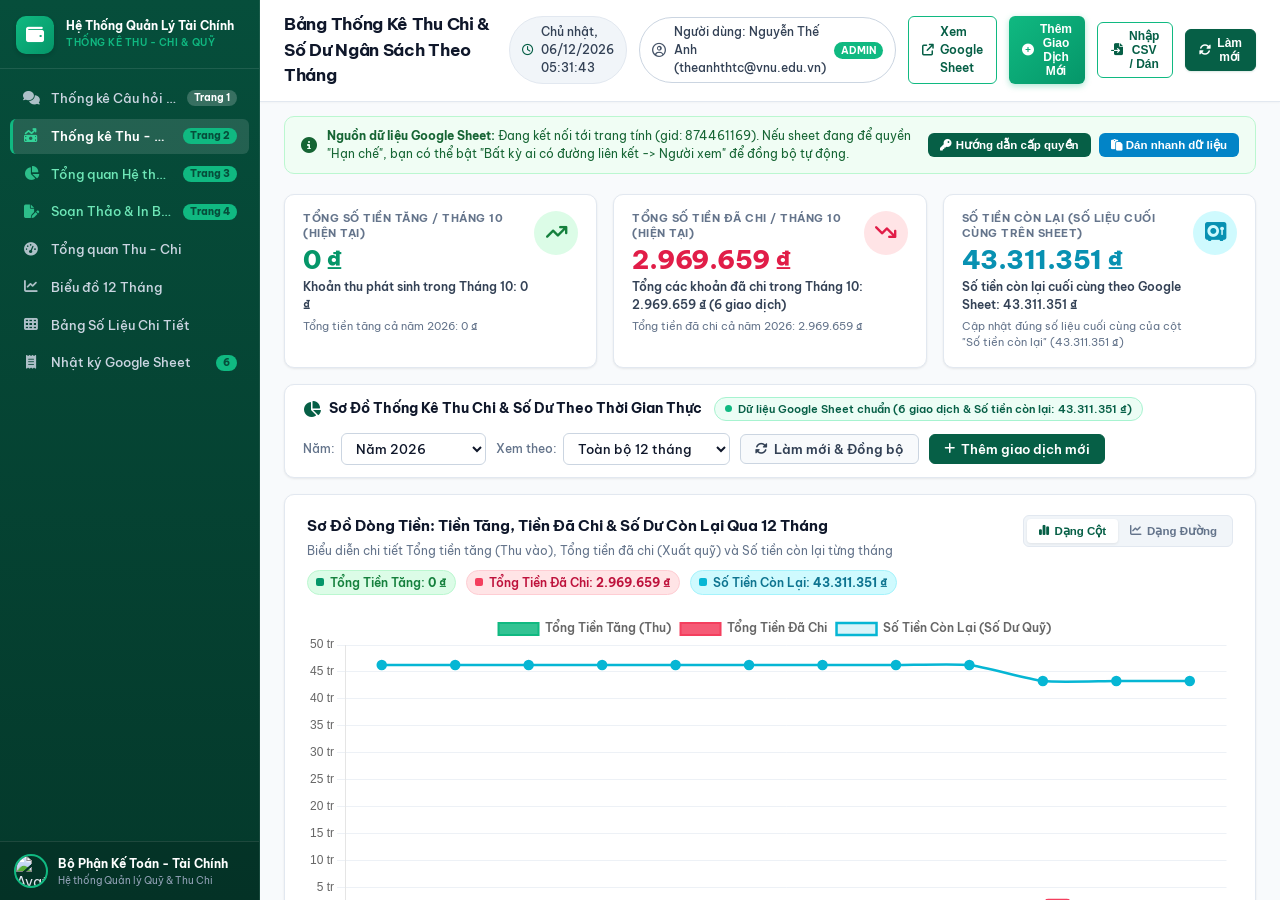
==== commit 851cbabb: "Cập nhật chức năng "Thêm giao dịch mới" cho tranh thống kê thu chi. Cập nhật chức năng "Thêm giao dị" ====
--- a/index2.html
+++ b/index2.html
@@ -21,8 +21,35 @@
         if (typeof Papa === 'undefined') {
             document.write('<script src="https://cdn.jsdelivr.net/npm/papaparse@5.4.1/papaparse.min.js"><\/script>');
         }
+        // Khai báo hàm mở/đóng modal tức thời trên window để không bị lỗi ReferenceError dù gọi bất kỳ lúc nào
+        window.openAddTransactionModal = function() {
+            var modal = document.getElementById('addTransactionModal');
+            if (modal) {
+                modal.classList.add('active');
+                modal.classList.add('show');
+                modal.style.setProperty('display', 'flex', 'important');
+                modal.style.setProperty('opacity', '1', 'important');
+                modal.style.setProperty('visibility', 'visible', 'important');
+                modal.style.setProperty('z-index', '9999999', 'important');
+                try {
+                    var today = new Date().toISOString().split('T')[0];
+                    var dateInput = document.getElementById('inputDate');
+                    if (dateInput && !dateInput.value) dateInput.value = today;
+                    if (typeof updateModalPreview === 'function') updateModalPreview();
+                    if (typeof updateWebhookStatusUI === 'function') updateWebhookStatusUI();
+                } catch(e) {}
+            }
+        };
+        window.closeAddTransactionModal = function() {
+            var modal = document.getElementById('addTransactionModal');
+            if (modal) {
+                modal.classList.remove('active');
+                modal.classList.remove('show');
+                modal.style.setProperty('display', 'none', 'important');
+            }
+        };
     </script>
-    <link rel="stylesheet" href="style.css">
+    <link rel="stylesheet" href="style.css?v=2">
 </head>
 <body>
     <div class="app-layout">
@@ -155,6 +182,11 @@
                         <span>Xem Google Sheet</span>
                     </a>
 
+                    <button class="btn-topbar" id="topAddTransactionBtn" onclick="openAddTransactionModal()" style="background: linear-gradient(135deg, #10b981 0%, #059669 100%); color: #ffffff; border: none; font-weight: 600; box-shadow: 0 2px 6px rgba(16, 185, 129, 0.35); cursor: pointer;" title="Thêm giao dịch thu chi mới">
+                        <i class="fa-solid fa-circle-plus"></i>
+                        <span>Thêm Giao Dịch Mới</span>
+                    </button>
+
                     <button class="btn-topbar outline-emerald" id="btnOpenImportModal" title="Nhập dữ liệu CSV hoặc dán từ Google Sheet">
                         <i class="fa-solid fa-file-import"></i>
                         <span>Nhập CSV / Dán</span>
@@ -281,7 +313,7 @@
                             <span>Làm mới & Đồng bộ</span>
                         </button>
 
-                        <button class="btn-action btn-add" id="openAddTransactionBtn" title="Thêm khoản thu hoặc khoản chi mới">
+                        <button class="btn-action btn-add" id="openAddTransactionBtn" onclick="openAddTransactionModal()" title="Thêm khoản thu hoặc khoản chi mới">
                             <i class="fa-solid fa-plus"></i>
                             <span>Thêm giao dịch mới</span>
                         </button>
@@ -529,7 +561,7 @@
                         <button class="btn-quick-emerald" id="quickPrintBtn">
                             <i class="fa-solid fa-print"></i> In Báo Cáo 12 Tháng
                         </button>
-                        <button class="btn-quick-emerald" id="quickAddBtn">
+                        <button class="btn-quick-emerald" id="quickAddBtn" onclick="openAddTransactionModal()">
                             <i class="fa-solid fa-plus"></i> Thêm giao dịch Thu / Chi
                         </button>
                         <button class="btn-quick-emerald" id="quickSyncBtn">
@@ -538,6 +570,9 @@
                         <button class="btn-quick-light" id="quickExportDataBtn">
                             <i class="fa-solid fa-file-excel"></i> Xuất dữ liệu giao dịch CSV
                         </button>
+                        <button class="btn-quick-light" id="quickExportSheetCsvBtn" title="Tải file CSV đúng 4 cột của Google Sheet để nạp hoặc lưu trữ">
+                            <i class="fa-solid fa-file-csv text-emerald"></i> Tải CSV 4 Cột Google Sheet
+                        </button>
                     </div>
                 </div>
 
@@ -545,38 +580,45 @@
         </main>
     </div>
 
-    <!-- ================= MODAL: THÊM GIAO DỊCH THU / CHI MỚI ================= -->
+    <!-- ================= MODAL: THÊM GIAO DỊCH THU / CHI MỚI VÀO GOOGLE SHEET ================= -->
     <div class="modal-backdrop" id="addTransactionModal">
-        <div class="modal-dialog">
+        <div class="modal-dialog modal-dialog-large">
             <div class="modal-header">
                 <h3 class="modal-title">
                     <i class="fa-solid fa-circle-plus text-emerald"></i>
-                    Thêm Giao Dịch Thu / Chi Mới (Cập Nhật Tức Thì)
+                    Thêm Giao Dịch Mới & Cập Nhật Hàng Vào Google Sheet
                 </h3>
-                <button class="modal-close-btn" id="closeAddModalBtn">&times;</button>
+                <button class="modal-close-btn" id="closeAddModalBtn" onclick="closeAddTransactionModal()" title="Đóng">&times;</button>
             </div>
             <div class="modal-body">
-                <form id="addTransactionForm">
+                <form id="addTransactionForm" onsubmit="return false;">
                     <div class="form-row">
                         <div class="form-group col-half">
                             <label for="inputType" class="form-label">Loại giao dịch <span class="required">*</span></label>
-                            <select id="inputType" class="form-control" required>
-                                <option value="income">Khoản tăng (Thu vào / Ngân sách nhận)</option>
-                                <option value="expense">Khoản chi (Chi phí / Xuất quỹ)</option>
+                            <select id="inputType" class="form-control" required style="font-weight: 600;">
+                                <option value="income" selected>🟢 Khoản TĂNG (+ Thu vào / Nhận tiền)</option>
+                                <option value="expense">🔴 Khoản CHI (- Chi phí / Xuất quỹ)</option>
                             </select>
                         </div>
                         <div class="form-group col-half">
-                            <label for="inputAmount" class="form-label">Số tiền (VNĐ) <span class="required">*</span></label>
-                            <input type="text" id="inputAmount" class="form-control" placeholder="Ví dụ: 15.000.000" required>
-                        </div>
-                    </div>
+                            <label for="inputAmount" class="form-label">Số tiền giao dịch (VNĐ) <span class="required">*</span></label>
+                            <input type="text" id="inputAmount" class="form-control" placeholder="Ví dụ: 15.000.000" required autocomplete="off" style="font-size: 14px; font-weight: 700;">
+                        </div>
+                    </div>
+
                     <div class="form-group">
                         <label for="inputDescription" class="form-label">Nội dung / Diễn giải chi tiết <span class="required">*</span></label>
                         <input type="text" id="inputDescription" class="form-control" placeholder="Ví dụ: Thu lệ phí đăng ký dự thi HSA đợt 2" required>
                     </div>
+
                     <div class="form-row">
                         <div class="form-group col-half">
-                            <label for="inputDate" class="form-label">Ngày giao dịch</label>
+                            <div style="display: flex; justify-content: space-between; align-items: center;">
+                                <label for="inputDate" class="form-label">Ngày giao dịch</label>
+                                <label class="realtime-tag-pulse" title="Tự động đồng bộ theo thời gian thực">
+                                    <span class="pulse-dot"></span> Realtime
+                                </label>
+                            </div>
                             <input type="date" id="inputDate" class="form-control">
                         </div>
                         <div class="form-group col-half">
@@ -592,12 +634,138 @@
                             </select>
                         </div>
                     </div>
+
+                    <!-- LIVE PREVIEW HÀNG MỚI THEO QUY TẮC CHUẨN 4 CỘT GOOGLE SHEET -->
+                    <div class="preview-sheet-card">
+                        <div class="preview-sheet-header">
+                            <span><i class="fa-solid fa-table-cells text-emerald" style="margin-right: 6px;"></i>Xem Trước Dữ Liệu 4 Cột Ghi Vào Google Sheet</span>
+                            <span class="badge-sheet-tag">Cập nhật tức thì</span>
+                        </div>
+                        <div class="preview-sheet-grid">
+                            <div class="preview-cell cell-expense">
+                                <span class="preview-cell-label">1. Cột Số Tiền Chi</span>
+                                <span class="preview-cell-value text-rose" id="previewColExpense">0 ₫</span>
+                            </div>
+                            <div class="preview-cell cell-income">
+                                <span class="preview-cell-label">2. Cột Số Tiền Tăng</span>
+                                <span class="preview-cell-value text-emerald" id="previewColIncome">0 ₫</span>
+                            </div>
+                            <div class="preview-cell cell-balance">
+                                <span class="preview-cell-label">3. Số Tiền Còn Lại</span>
+                                <span class="preview-cell-value text-blue" id="previewColBalance">43.311.351 ₫</span>
+                            </div>
+                            <div class="preview-cell cell-time">
+                                <span class="preview-cell-label">4. Cột Thời Gian</span>
+                                <span class="preview-cell-value text-slate" id="previewColTime">Thời gian --:-- ngày --/--/----</span>
+                            </div>
+                        </div>
+                        <div class="preview-rule-badge" id="previewFormulaText">
+                            <i class="fa-solid fa-calculator"></i>
+                            <div><strong>Quy tắc tính:</strong> <span id="formulaRuleDesc">Nếu là tăng: Cột tăng = Số tiền, Cột chi = 0, Cột còn lại = Số tiền còn lại + Số tiền tăng.</span></div>
+                        </div>
+                    </div>
+
+                    <!-- ACCORDION: CẤU HÌNH GOOGLE APPS SCRIPT WEBHOOK ĐỂ TỰ ĐỘNG GHI GOOGLE SHEET -->
+                    <div class="webhook-accordion" id="webhookAccordion">
+                        <div class="webhook-accordion-header" id="toggleWebhookAccordion">
+                            <span style="display: flex; align-items: center; gap: 8px;">
+                                <i class="fa-solid fa-cloud-arrow-up text-emerald"></i>
+                                <span>Tự Động Ghi Trực Tiếp Vào File Google Sheet Qua Apps Script Webhook</span>
+                            </span>
+                            <span style="display: flex; align-items: center; gap: 8px;">
+                                <span class="badge-sheet-tag" id="webhookStatusBadge" style="background: #f1f5f9; color: #64748b; border-color: #cbd5e1;">Tùy chọn</span>
+                                <i class="fa-solid fa-chevron-down webhook-arrow"></i>
+                            </span>
+                        </div>
+                        <div class="webhook-accordion-body">
+                            <p style="color: #475569; margin-bottom: 8px; line-height: 1.5;">
+                                Dán liên kết <strong>Google Apps Script Web App</strong> để mỗi khi bạn bấm nút "Lưu", hệ thống sẽ tự động thêm ngay 1 hàng mới vào file Google Sheet trên Google Drive của bạn:
+                            </p>
+                            <div style="display: flex; gap: 8px; margin-bottom: 8px;">
+                                <input type="url" id="inputWebhookUrl" class="form-control" style="flex: 1;" placeholder="https://script.google.com/macros/s/AKfycb.../exec">
+                                <button type="button" class="btn-primary" id="btnSaveWebhookUrl" style="padding: 6px 12px; font-size: 11.5px; white-space: nowrap;">
+                                    <i class="fa-solid fa-check"></i> Lưu Webhook
+                                </button>
+                            </div>
+                            <div style="display: flex; gap: 10px; align-items: center; margin-top: 8px;">
+                                <button type="button" class="btn-quick-light" id="btnOpenAppsScriptCode" style="font-size: 11px; padding: 4px 10px;">
+                                    <i class="fa-solid fa-code"></i> Xem &amp; Sao chép mã Apps Script (30 giây)
+                                </button>
+                                <span style="font-size: 11px; color: #94a3b8;">• Hoặc bấm "Sao chép dòng dữ liệu" bên dưới để dán thủ công</span>
+                            </div>
+                        </div>
+                    </div>
                 </form>
             </div>
             <div class="modal-footer">
-                <button type="button" class="btn-cancel" id="cancelAddBtn">Hủy Bỏ</button>
-                <button type="button" class="btn-primary" id="saveTransactionBtn">
-                    <i class="fa-solid fa-floppy-disk"></i> Lưu & Cập Nhật Biểu Đồ
+                <button type="button" class="btn-cancel" id="btnCopyRowClipboard" onclick="handleCopyRowToClipboard()" title="Sao chép 4 giá trị cột để dán nhanh vào Google Sheet">
+                    <i class="fa-regular fa-copy"></i> Sao Chép Dòng Sheet
+                </button>
+                <button type="button" class="btn-cancel" id="cancelAddBtn" onclick="closeAddTransactionModal()">Hủy Bỏ</button>
+                <button type="button" class="btn-primary" id="saveTransactionBtn" onclick="handleSaveNewTransaction()" style="padding: 9px 18px; font-size: 13px;">
+                    <i class="fa-solid fa-floppy-disk"></i> Lưu &amp; Thêm Vào Google Sheet
+                </button>
+            </div>
+        </div>
+    </div>
+
+    <!-- ================= MODAL: MÃ GOOGLE APPS SCRIPT WEBHOOK ================= -->
+    <div class="modal-backdrop" id="appsScriptGuideModal">
+        <div class="modal-dialog modal-dialog-large">
+            <div class="modal-header">
+                <h3 class="modal-title">
+                    <i class="fa-solid fa-code text-emerald"></i>
+                    Mã Google Apps Script Tự Động Thêm Hàng Vào Google Sheet
+                </h3>
+                <button class="modal-close-btn" id="closeAppsScriptModalBtn">&times;</button>
+            </div>
+            <div class="modal-body" style="font-size: 12.5px; line-height: 1.6; color: #334155;">
+                <p>Thực hiện 3 bước đơn giản trên file Google Sheet của bạn để tự động hóa 100%:</p>
+                <ol style="margin-left: 20px; display: flex; flex-direction: column; gap: 6px;">
+                    <li>Mở file Google Sheet, vào menu <strong>Tiện ích mở rộng (Extensions) &gt; Apps Script</strong>.</li>
+                    <li>Dán đoạn mã bên dưới vào file <code>Code.gs</code> và bấm <strong>Lưu (Ctrl + S)</strong>.</li>
+                    <li>Bấm nút <strong>Triển khai (Deploy) &gt; Tùy chọn triển khai mới (New deployment)</strong> &gt; Chọn loại <strong>Ứng dụng web (Web app)</strong> &gt; Mục <em>"Ai có quyền truy cập" (Who has access)</em> chọn <strong>"Bất kỳ ai" (Anyone)</strong> &gt; Bấm <strong>Triển khai</strong> rồi sao chép URL Web App dán vào hệ thống.</li>
+                </ol>
+                <div class="code-block-wrapper">
+                    <button type="button" class="btn-copy-code" id="btnCopyAppsScriptCode">
+                        <i class="fa-regular fa-copy"></i> Sao chép mã
+                    </button>
+                    <pre id="appsScriptCodeText">function doPost(e) {
+  try {
+    var ss = SpreadsheetApp.getActiveSpreadsheet();
+    var sheet = ss.getSheets()[0]; // Lấy trang tính đầu tiên
+    var contents = e.postData ? e.postData.contents : "{}";
+    var data = JSON.parse(contents);
+
+    var chi = data.expense !== undefined ? data.expense : (data.chi || 0);
+    var tang = data.income !== undefined ? data.income : (data.tang || 0);
+    var conLai = data.balance !== undefined ? data.balance : data.conLai;
+    var thoiGian = data.time || data.thoiGian || "";
+
+    // Ghi đúng chuẩn 4 cột: Số tiền chi | Số tiền tăng | Số tiền còn lại | Thời gian
+    sheet.appendRow([
+      chi === 0 ? "" : chi,
+      tang === 0 ? "" : tang,
+      conLai,
+      thoiGian
+    ]);
+
+    return ContentService.createTextOutput(JSON.stringify({ status: "success" }))
+      .setMimeType(ContentService.MimeType.JSON);
+  } catch (err) {
+    return ContentService.createTextOutput(JSON.stringify({ status: "error", message: err.toString() }))
+      .setMimeType(ContentService.MimeType.JSON);
+  }
+}
+
+function doGet(e) {
+  return ContentService.createTextOutput("Webhook Google Sheet đã sẵn sàng hoạt động!");
+}</pre>
+                </div>
+            </div>
+            <div class="modal-footer">
+                <button type="button" class="btn-primary" id="closeAppsScriptModalBtnAction">
+                    <i class="fa-solid fa-check"></i> Đã Hiểu &amp; Đóng
                 </button>
             </div>
         </div>
@@ -672,7 +840,57 @@
     <!-- Toast Notification -->
     <div class="toast-container" id="toastContainer"></div>
 
-    <script src="sheet2_data.js"></script>
-    <script src="app2.js"></script>
+    <script src="sheet2_data.js?v=2"></script>
+    <script src="app2.js?v=2"></script>
+    <script>
+        // Đảm bảo tất cả nút Thêm giao dịch luôn luôn hoạt động 100% trong mọi trường hợp
+        (function() {
+            function bindModalTriggers() {
+                var btn1 = document.getElementById('openAddTransactionBtn');
+                var btn2 = document.getElementById('quickAddBtn');
+                var btn3 = document.getElementById('topAddTransactionBtn');
+                var modal = document.getElementById('addTransactionModal');
+                
+                function triggerOpen(e) {
+                    if (e) e.preventDefault();
+                    if (typeof window.openAddTransactionModal === 'function') {
+                        window.openAddTransactionModal();
+                    } else if (modal) {
+                        modal.classList.add('active');
+                        modal.classList.add('show');
+                        modal.style.setProperty('display', 'flex', 'important');
+                    }
+                }
+
+                if (btn1) btn1.onclick = triggerOpen;
+                if (btn2) btn2.onclick = triggerOpen;
+                if (btn3) btn3.onclick = triggerOpen;
+
+                // Đóng modal khi bấm ra ngoài phần backdrop
+                if (modal) {
+                    modal.addEventListener('click', function(e) {
+                        if (e.target === modal) {
+                            window.closeAddTransactionModal();
+                        }
+                    });
+                }
+            }
+
+            if (document.readyState === 'loading') {
+                document.addEventListener('DOMContentLoaded', bindModalTriggers);
+            } else {
+                bindModalTriggers();
+            }
+
+            // Đóng bằng phím ESC
+            document.addEventListener('keydown', function(e) {
+                if (e.key === 'Escape') {
+                    if (typeof window.closeAddTransactionModal === 'function') {
+                        window.closeAddTransactionModal();
+                    }
+                }
+            });
+        })();
+    </script>
 </body>
 </html>
--- a/style.css
+++ b/style.css
@@ -521,6 +521,19 @@
     cursor: not-allowed;
 }
 
+.btn-page.active {
+    background: #10b981 !important;
+    color: #ffffff !important;
+    border-color: #059669 !important;
+    font-weight: 700;
+}
+
+.pagination-page-numbers {
+    display: inline-flex;
+    align-items: center;
+    gap: 4px;
+}
+
 .page-current-indicator {
     font-size: 12px;
     font-weight: 700;
@@ -1434,12 +1447,17 @@
     display: none;
     align-items: center;
     justify-content: center;
-    z-index: 1000;
+    z-index: 999999;
     padding: 20px;
 }
 
-.modal-backdrop.show {
-    display: flex;
+.modal-backdrop.show,
+.modal-backdrop.active {
+    display: flex !important;
+    opacity: 1 !important;
+    visibility: visible !important;
+    pointer-events: auto !important;
+    z-index: 999999 !important;
 }
 
 .modal-dialog {
@@ -2458,6 +2476,223 @@
 }
 
 /* ===================================================================
+   STYLES FOR TRANSACTION PREVIEW & GOOGLE SHEET INTEGRATION (INDEX2)
+   =================================================================== */
+.preview-sheet-card {
+    background: #f8fafc;
+    border: 1px solid #e2e8f0;
+    border-radius: var(--radius-md);
+    padding: 14px 16px;
+    margin-top: 14px;
+    display: flex;
+    flex-direction: column;
+    gap: 10px;
+    box-shadow: 0 1px 3px rgba(0,0,0,0.04);
+}
+
+.preview-sheet-header {
+    display: flex;
+    justify-content: space-between;
+    align-items: center;
+    font-size: 12px;
+    font-weight: 700;
+    color: #334155;
+}
+
+.preview-sheet-header .badge-sheet-tag {
+    background: #e0f2fe;
+    color: #0369a1;
+    font-size: 10.5px;
+    font-weight: 600;
+    padding: 2px 8px;
+    border-radius: var(--radius-pill);
+    border: 1px solid #bae6fd;
+}
+
+.preview-sheet-grid {
+    display: grid;
+    grid-template-columns: repeat(4, 1fr);
+    gap: 8px;
+}
+
+@media (max-width: 600px) {
+    .preview-sheet-grid {
+        grid-template-columns: repeat(2, 1fr);
+    }
+}
+
+.preview-cell {
+    background: #ffffff;
+    border: 1px solid #cbd5e1;
+    border-radius: var(--radius-sm);
+    padding: 8px 10px;
+    display: flex;
+    flex-direction: column;
+    gap: 4px;
+    transition: all 0.2s ease;
+}
+
+.preview-cell.cell-expense {
+    border-left: 3px solid #f43f5e;
+}
+
+.preview-cell.cell-income {
+    border-left: 3px solid #10b981;
+}
+
+.preview-cell.cell-balance {
+    border-left: 3px solid #0891b2;
+}
+
+.preview-cell.cell-time {
+    border-left: 3px solid #8b5cf6;
+}
+
+.preview-cell-label {
+    font-size: 10px;
+    font-weight: 700;
+    color: #64748b;
+    text-transform: uppercase;
+    letter-spacing: 0.3px;
+    white-space: nowrap;
+    overflow: hidden;
+    text-overflow: ellipsis;
+}
+
+.preview-cell-value {
+    font-size: 12.5px;
+    font-weight: 700;
+    font-family: inherit;
+    white-space: nowrap;
+    overflow: hidden;
+    text-overflow: ellipsis;
+}
+
+.preview-rule-badge {
+    background: #ecfdf5;
+    border: 1px solid #a7f3d0;
+    border-radius: var(--radius-sm);
+    padding: 8px 12px;
+    font-size: 11.5px;
+    color: #065f46;
+    line-height: 1.45;
+    display: flex;
+    align-items: flex-start;
+    gap: 8px;
+}
+
+.preview-rule-badge i {
+    color: #059669;
+    font-size: 14px;
+    margin-top: 1px;
+    flex-shrink: 0;
+}
+
+.webhook-accordion {
+    border: 1px solid #e2e8f0;
+    border-radius: var(--radius-sm);
+    background: #ffffff;
+    margin-top: 10px;
+    overflow: hidden;
+}
+
+.webhook-accordion-header {
+    background: #f8fafc;
+    padding: 10px 14px;
+    display: flex;
+    justify-content: space-between;
+    align-items: center;
+    cursor: pointer;
+    font-size: 12px;
+    font-weight: 600;
+    color: #334155;
+    user-select: none;
+    transition: background 0.2s ease;
+}
+
+.webhook-accordion-header:hover {
+    background: #f1f5f9;
+}
+
+.webhook-accordion-body {
+    padding: 12px 14px;
+    display: none;
+    border-top: 1px solid #e2e8f0;
+    background: #ffffff;
+    font-size: 12px;
+}
+
+.webhook-accordion.open .webhook-accordion-body {
+    display: block;
+}
+
+.webhook-accordion.open .webhook-arrow {
+    transform: rotate(180deg);
+}
+
+.webhook-arrow {
+    transition: transform 0.2s ease;
+    font-size: 11px;
+    color: #64748b;
+}
+
+.code-block-wrapper {
+    position: relative;
+    background: #0f172a;
+    border-radius: var(--radius-sm);
+    padding: 12px 14px;
+    margin-top: 8px;
+    color: #e2e8f0;
+    font-family: monospace;
+    font-size: 11.5px;
+    line-height: 1.5;
+    max-height: 220px;
+    overflow-y: auto;
+}
+
+.btn-copy-code {
+    position: absolute;
+    top: 8px;
+    right: 8px;
+    background: rgba(255,255,255,0.15);
+    border: 1px solid rgba(255,255,255,0.25);
+    color: #ffffff;
+    font-size: 11px;
+    padding: 4px 10px;
+    border-radius: 4px;
+    cursor: pointer;
+    transition: all 0.2s;
+}
+
+.btn-copy-code:hover {
+    background: #10b981;
+    border-color: #10b981;
+}
+
+.realtime-tag-pulse {
+    display: inline-flex;
+    align-items: center;
+    gap: 5px;
+    font-size: 11px;
+    color: #059669;
+    font-weight: 600;
+}
+
+.pulse-dot {
+    width: 7px;
+    height: 7px;
+    background-color: #10b981;
+    border-radius: 50%;
+    animation: dotPulse 1.5s infinite;
+}
+
+@keyframes dotPulse {
+    0% { transform: scale(0.95); box-shadow: 0 0 0 0 rgba(16, 185, 129, 0.7); }
+    70% { transform: scale(1); box-shadow: 0 0 0 6px rgba(16, 185, 129, 0); }
+    100% { transform: scale(0.95); box-shadow: 0 0 0 0 rgba(16, 185, 129, 0); }
+}
+
+/* ===================================================================
    INDEX3 - QUẢN LÝ HỆ THỐNG & XUẤT BẢN THEO THÁNG
    =================================================================== */
 .stats-grid-4 {
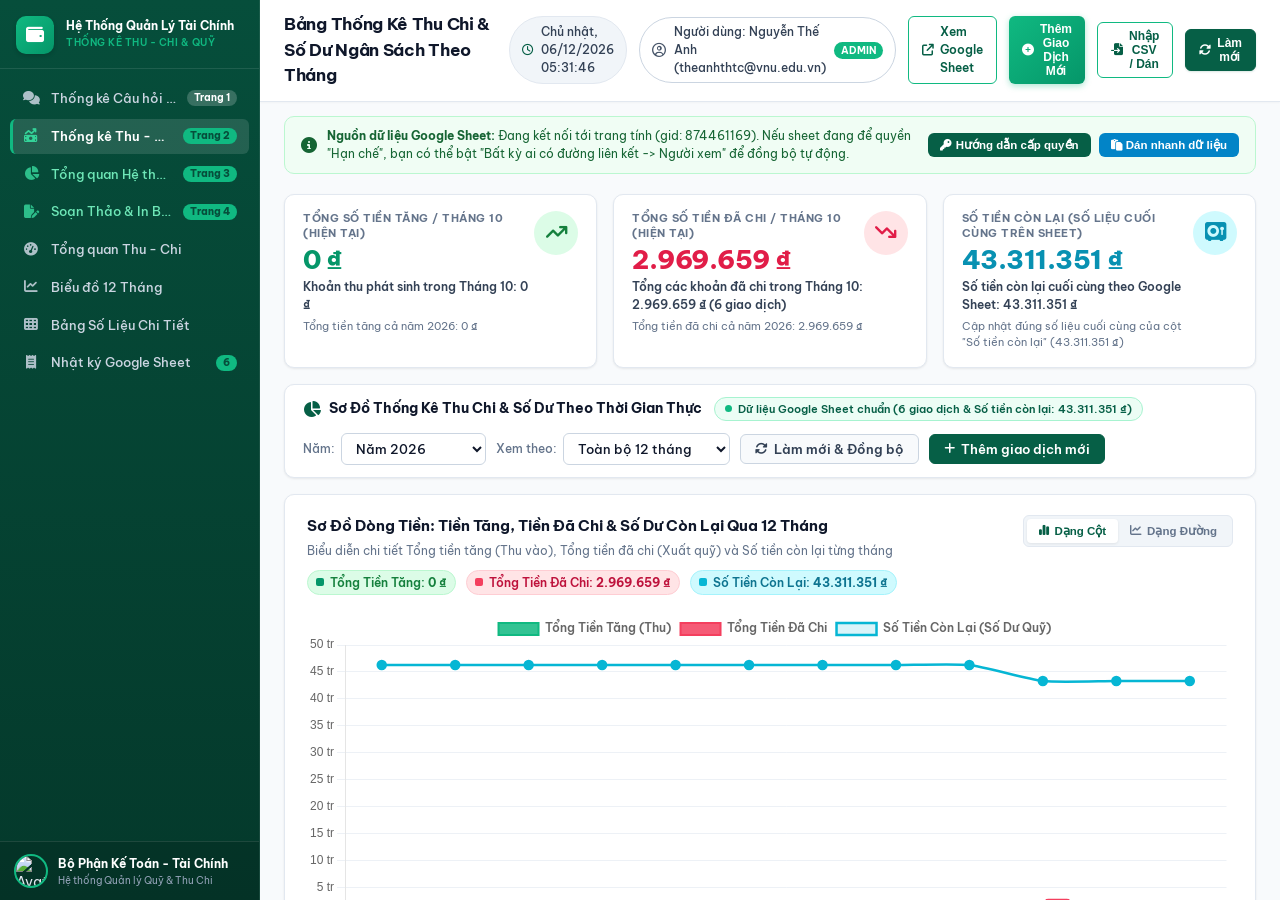
==== commit 5a2770c2: "Cập nhập tiếp chức năng "Thêm giao dịch mới"" ====
--- a/index2.html
+++ b/index2.html
@@ -49,7 +49,7 @@
             }
         };
     </script>
-    <link rel="stylesheet" href="style.css?v=2">
+    <link rel="stylesheet" href="style.css?v=3">
 </head>
 <body>
     <div class="app-layout">
@@ -611,28 +611,14 @@
                         <input type="text" id="inputDescription" class="form-control" placeholder="Ví dụ: Thu lệ phí đăng ký dự thi HSA đợt 2" required>
                     </div>
 
-                    <div class="form-row">
-                        <div class="form-group col-half">
-                            <div style="display: flex; justify-content: space-between; align-items: center;">
-                                <label for="inputDate" class="form-label">Ngày giao dịch</label>
-                                <label class="realtime-tag-pulse" title="Tự động đồng bộ theo thời gian thực">
-                                    <span class="pulse-dot"></span> Realtime
-                                </label>
-                            </div>
-                            <input type="date" id="inputDate" class="form-control">
-                        </div>
-                        <div class="form-group col-half">
-                            <label for="inputCategory" class="form-label">Hạng mục / Phân loại</label>
-                            <select id="inputCategory" class="form-control">
-                                <option value="Lệ phí khảo thí">Lệ phí khảo thí</option>
-                                <option value="Ngân sách đào tạo">Ngân sách đào tạo</option>
-                                <option value="Thù lao cán bộ coi thi">Thù lao cán bộ coi thi</option>
-                                <option value="In ấn & Văn phòng phẩm">In ấn & Văn phòng phẩm</option>
-                                <option value="Hạ tầng CNTT & Máy chủ">Hạ tầng CNTT & Máy chủ</option>
-                                <option value="Truyền thông & Tuyển sinh">Truyền thông & Tuyển sinh</option>
-                                <option value="Khác">Khoản mục khác</option>
-                            </select>
-                        </div>
+                    <div class="form-group">
+                        <div style="display: flex; justify-content: space-between; align-items: center;">
+                            <label for="inputDate" class="form-label">Ngày giao dịch</label>
+                            <label class="realtime-tag-pulse" title="Tự động đồng bộ theo thời gian thực">
+                                <span class="pulse-dot"></span> Realtime
+                            </label>
+                        </div>
+                        <input type="date" id="inputDate" class="form-control" style="font-weight: 500;">
                     </div>
 
                     <!-- LIVE PREVIEW HÀNG MỚI THEO QUY TẮC CHUẨN 4 CỘT GOOGLE SHEET -->
--- a/style.css
+++ b/style.css
@@ -1520,6 +1520,7 @@
     gap: 14px;
     max-height: 75vh;
     overflow-y: auto;
+    overflow-x: hidden;
 }
 
 .modal-footer {
@@ -2424,7 +2425,8 @@
 }
 
 .modal-dialog-large {
-    max-width: 650px;
+    max-width: 720px;
+    width: 95%;
 }
 
 .google-guide-banner {
@@ -2511,11 +2513,11 @@
 
 .preview-sheet-grid {
     display: grid;
-    grid-template-columns: repeat(4, 1fr);
+    grid-template-columns: minmax(0, 1fr) minmax(0, 1fr) minmax(0, 1.15fr) minmax(0, 1.85fr);
     gap: 8px;
 }
 
-@media (max-width: 600px) {
+@media (max-width: 650px) {
     .preview-sheet-grid {
         grid-template-columns: repeat(2, 1fr);
     }
@@ -2530,6 +2532,7 @@
     flex-direction: column;
     gap: 4px;
     transition: all 0.2s ease;
+    min-width: 0;
 }
 
 .preview-cell.cell-expense {
@@ -2546,6 +2549,7 @@
 
 .preview-cell.cell-time {
     border-left: 3px solid #8b5cf6;
+    background: #fdf4ff;
 }
 
 .preview-cell-label {
@@ -2568,6 +2572,15 @@
     text-overflow: ellipsis;
 }
 
+.preview-cell.cell-time .preview-cell-value {
+    white-space: normal;
+    word-break: break-word;
+    font-size: 12px;
+    line-height: 1.35;
+    color: #581c87;
+    overflow: visible;
+}
+
 .preview-rule-badge {
     background: #ecfdf5;
     border: 1px solid #a7f3d0;
@@ -2608,6 +2621,8 @@
     color: #334155;
     user-select: none;
     transition: background 0.2s ease;
+    flex-wrap: wrap;
+    gap: 8px;
 }
 
 .webhook-accordion-header:hover {
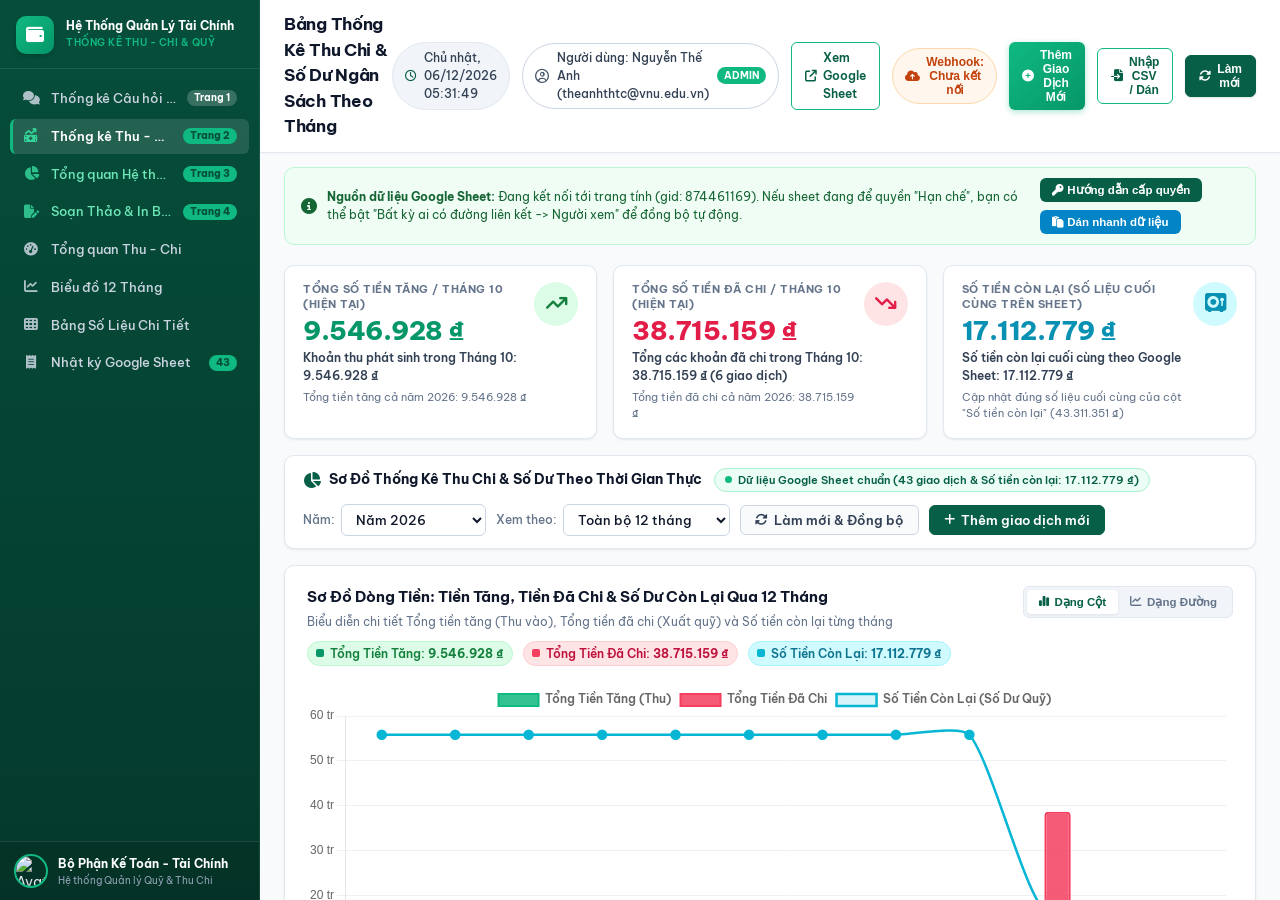
==== commit 827c602c: "Mở link google sheet cho trang 2" ====
--- a/index2.html
+++ b/index2.html
@@ -182,6 +182,11 @@
                         <span>Xem Google Sheet</span>
                     </a>
 
+                    <button type="button" class="topbar-webhook-badge disconnected" id="topbarWebhookBadge" onclick="openAppsScriptGuideModal()" title="Nhấn để thiết lập Webhook tự động ghi vào file Google Sheet">
+                        <i class="fa-solid fa-cloud-arrow-up"></i>
+                        <span id="topbarWebhookText">Webhook: Chưa kết nối</span>
+                    </button>
+
                     <button class="btn-topbar" id="topAddTransactionBtn" onclick="openAddTransactionModal()" style="background: linear-gradient(135deg, #10b981 0%, #059669 100%); color: #ffffff; border: none; font-weight: 600; box-shadow: 0 2px 6px rgba(16, 185, 129, 0.35); cursor: pointer;" title="Thêm giao dịch thu chi mới">
                         <i class="fa-solid fa-circle-plus"></i>
                         <span>Thêm Giao Dịch Mới</span>
@@ -209,7 +214,10 @@
                             <span id="bannerSheetDesc">Đang kết nối tới trang tính (gid: 874461169). Nếu sheet đang để quyền "Hạn chế", bạn có thể bật "Bất kỳ ai có đường liên kết -> Người xem" để đồng bộ tự động.</span>
                         </div>
                     </div>
-                    <div style="display: flex; gap: 8px;">
+                    <div style="display: flex; gap: 8px; flex-wrap: wrap; align-items: center;">
+                        <button class="btn-guide" id="btnOpenPendingModal" onclick="openPendingTransactionsModal()" style="background: #d97706; display: none;" title="Xem các giao dịch đã tạo trên website nhưng chưa có trong Google Sheet">
+                            <i class="fa-solid fa-clock-rotate-left"></i> <span id="pendingCountLabel">0 GD chưa vào Sheet</span>
+                        </button>
                         <button class="btn-guide" id="btnShareGuide">
                             <i class="fa-solid fa-key"></i> Hướng dẫn cấp quyền
                         </button>
@@ -656,41 +664,167 @@
                         <div class="webhook-accordion-header" id="toggleWebhookAccordion">
                             <span style="display: flex; align-items: center; gap: 8px;">
                                 <i class="fa-solid fa-cloud-arrow-up text-emerald"></i>
-                                <span>Tự Động Ghi Trực Tiếp Vào File Google Sheet Qua Apps Script Webhook</span>
+                                <span>Tự Động Ghi Vào Google Sheet (Qua Google Apps Script hoặc Webhook n8n)</span>
                             </span>
                             <span style="display: flex; align-items: center; gap: 8px;">
-                                <span class="badge-sheet-tag" id="webhookStatusBadge" style="background: #f1f5f9; color: #64748b; border-color: #cbd5e1;">Tùy chọn</span>
+                                <span class="badge-sheet-tag" id="webhookStatusBadge" style="background: #f1f5f9; color: #64748b; border-color: #cbd5e1;">Chưa kết nối</span>
                                 <i class="fa-solid fa-chevron-down webhook-arrow"></i>
                             </span>
                         </div>
                         <div class="webhook-accordion-body">
                             <p style="color: #475569; margin-bottom: 8px; line-height: 1.5;">
-                                Dán liên kết <strong>Google Apps Script Web App</strong> để mỗi khi bạn bấm nút "Lưu", hệ thống sẽ tự động thêm ngay 1 hàng mới vào file Google Sheet trên Google Drive của bạn:
+                                Dán liên kết <strong>Google Apps Script Web App</strong> HOẶC <strong>Webhook n8n</strong> để mỗi khi bạn bấm "Lưu", hệ thống sẽ tự động thêm ngay 1 hàng mới vào file Google Sheet:
                             </p>
                             <div style="display: flex; gap: 8px; margin-bottom: 8px;">
-                                <input type="url" id="inputWebhookUrl" class="form-control" style="flex: 1;" placeholder="https://script.google.com/macros/s/AKfycb.../exec">
+                                <input type="url" id="inputWebhookUrl" class="form-control" style="flex: 1;" placeholder="https://script.google.com/macros/s/.../exec hoặc URL webhook n8n">
                                 <button type="button" class="btn-primary" id="btnSaveWebhookUrl" style="padding: 6px 12px; font-size: 11.5px; white-space: nowrap;">
                                     <i class="fa-solid fa-check"></i> Lưu Webhook
                                 </button>
                             </div>
                             <div style="display: flex; gap: 10px; align-items: center; margin-top: 8px;">
-                                <button type="button" class="btn-quick-light" id="btnOpenAppsScriptCode" style="font-size: 11px; padding: 4px 10px;">
+                                <button type="button" class="btn-quick-light" id="btnOpenAppsScriptCode" onclick="openAppsScriptGuideModal()" style="font-size: 11px; padding: 4px 10px;">
                                     <i class="fa-solid fa-code"></i> Xem &amp; Sao chép mã Apps Script (30 giây)
                                 </button>
-                                <span style="font-size: 11px; color: #94a3b8;">• Hoặc bấm "Sao chép dòng dữ liệu" bên dưới để dán thủ công</span>
+                                <span style="font-size: 11px; color: #94a3b8;">• Hoặc bấm "Sao Chép &amp; Mở Google Sheet" bên dưới để dán thủ công</span>
                             </div>
                         </div>
                     </div>
                 </form>
             </div>
             <div class="modal-footer">
-                <button type="button" class="btn-cancel" id="btnCopyRowClipboard" onclick="handleCopyRowToClipboard()" title="Sao chép 4 giá trị cột để dán nhanh vào Google Sheet">
-                    <i class="fa-regular fa-copy"></i> Sao Chép Dòng Sheet
+                <button type="button" class="btn-cancel" id="btnCopyRowClipboard" onclick="handleCopyAndOpenSheet()" title="Sao chép 4 giá trị cột và mở Google Sheet để dán (Ctrl+V)">
+                    <i class="fa-regular fa-copy"></i> Sao Chép &amp; Mở Google Sheet
                 </button>
                 <button type="button" class="btn-cancel" id="cancelAddBtn" onclick="closeAddTransactionModal()">Hủy Bỏ</button>
                 <button type="button" class="btn-primary" id="saveTransactionBtn" onclick="handleSaveNewTransaction()" style="padding: 9px 18px; font-size: 13px;">
-                    <i class="fa-solid fa-floppy-disk"></i> Lưu &amp; Thêm Vào Google Sheet
+                    <i class="fa-solid fa-floppy-disk"></i> Lưu &amp; Thêm Giao Dịch
                 </button>
+            </div>
+        </div>
+    </div>
+
+    <!-- ================= MODAL: THÔNG BÁO ĐỒNG BỘ VÀO GOOGLE SHEET SAU KHI THÊM ================= -->
+    <div class="modal-backdrop" id="postAddSyncModal">
+        <div class="modal-dialog" style="max-width: 580px;">
+            <div class="modal-header" style="background: linear-gradient(135deg, #f0fdf4 0%, #ecfdf5 100%); border-bottom: 1px solid #bbf7d0;">
+                <h3 class="modal-title" style="color: #15803d; font-size: 15px;">
+                    <i class="fa-solid fa-circle-check" style="color: #16a34a;"></i>
+                    Đã Thêm Giao Dịch Vào Website &amp; Cập Nhật Số Dư
+                </h3>
+                <button class="modal-close-btn" id="closePostAddSyncBtn" onclick="closePostAddSyncModal()">&times;</button>
+            </div>
+            <div class="modal-body" style="font-size: 13px; line-height: 1.6; color: #334155;">
+                <div style="background: #f8fafc; border: 1px solid #e2e8f0; border-radius: 8px; padding: 12px 16px; margin-bottom: 14px;">
+                    <div style="display: flex; justify-content: space-between; margin-bottom: 6px;">
+                        <span style="color: #64748b;">Nội dung giao dịch:</span>
+                        <strong id="postAddTxDesc" style="color: #0f172a;">Giao dịch mới</strong>
+                    </div>
+                    <div style="display: flex; justify-content: space-between; margin-bottom: 6px;">
+                        <span style="color: #64748b;">Số tiền giao dịch:</span>
+                        <strong id="postAddTxAmount" class="text-rose" style="font-size: 15px;">0 ₫</strong>
+                    </div>
+                    <div style="display: flex; justify-content: space-between; margin-bottom: 6px;">
+                        <span style="color: #64748b;">Số tiền còn lại (Số dư mới):</span>
+                        <strong id="postAddTxBalance" class="text-blue" style="font-size: 15px;">0 ₫</strong>
+                    </div>
+                    <div style="display: flex; justify-content: space-between;">
+                        <span style="color: #64748b;">Thời gian:</span>
+                        <span id="postAddTxTime" style="color: #475569; font-weight: 500;">--</span>
+                    </div>
+                </div>
+
+                <div style="background: #fffbeb; border: 1px solid #fde68a; border-radius: 8px; padding: 12px 14px; margin-bottom: 14px; display: flex; gap: 10px;">
+                    <i class="fa-solid fa-triangle-exclamation" style="color: #d97706; font-size: 18px; margin-top: 2px;"></i>
+                    <div>
+                        <strong style="color: #b45309; font-size: 13px;">Giao dịch này CHƯA có trong Google Sheet</strong>
+                        <p style="margin: 4px 0 0 0; color: #78350f; font-size: 12px; line-height: 1.5;">
+                            Website chạy trên trình duyệt người dùng nên Google yêu cầu phân quyền để website có thể ghi dữ liệu vào Google Sheet. Bạn hãy chọn 1 trong 2 cách dưới đây:
+                        </p>
+                    </div>
+                </div>
+
+                <div style="display: flex; flex-direction: column; gap: 10px;">
+                    <div style="border: 1px solid #cbd5e1; border-radius: 8px; padding: 12px 14px; background: #ffffff;">
+                        <div style="display: flex; justify-content: space-between; align-items: center; margin-bottom: 6px;">
+                            <strong style="color: #0f172a; font-size: 13px;">
+                                <i class="fa-solid fa-bolt text-emerald"></i> Cách 1 (Nhanh nhất - 5 giây): Dán thủ công
+                            </strong>
+                            <span class="badge-sheet-tag" style="background: #ecfdf5; color: #059669; border-color: #a7f3d0;">Tiện lợi ngay</span>
+                        </div>
+                        <p style="color: #64748b; font-size: 11.5px; margin: 0 0 10px 0;">
+                            Hệ thống đã chuẩn bị sẵn 4 cột dữ liệu. Bấm nút dưới để sao chép và mở Google Sheet, sau đó chọn ô đầu tiên của dòng trống cuối cùng rồi ấn <strong>Ctrl + V</strong>.
+                        </p>
+                        <button type="button" class="btn-primary" id="btnPostAddCopyAndOpen" onclick="handlePostAddCopyAndOpen()" style="width: 100%; justify-content: center; padding: 9px; font-size: 13px;">
+                            <i class="fa-solid fa-arrow-up-right-from-square"></i> Sao Chép 4 Cột &amp; Mở Google Sheet Để Dán (Ctrl+V)
+                        </button>
+                    </div>
+
+                    <div style="border: 1px solid #cbd5e1; border-radius: 8px; padding: 12px 14px; background: #ffffff;">
+                        <div style="display: flex; justify-content: space-between; align-items: center; margin-bottom: 6px;">
+                            <strong style="color: #0f172a; font-size: 13px;">
+                                <i class="fa-solid fa-robot text-blue"></i> Cách 2 (Tự động 100% vĩnh viễn): Kết nối Webhook (Apps Script hoặc n8n)
+                            </strong>
+                            <span class="badge-sheet-tag">Tự động hoàn toàn</span>
+                        </div>
+                        <p style="color: #64748b; font-size: 11.5px; margin: 0 0 10px 0;">
+                            Kết nối Google Apps Script có sẵn trên Sheet hoặc Webhook n8n: Mỗi khi bấm "Lưu", giao dịch sẽ tự động bay thẳng vào Google Sheet mà không cần mở file dán tay.
+                        </p>
+                        <button type="button" class="btn-quick-light" id="btnPostAddOpenAppsScript" onclick="openAppsScriptGuideModal()" style="width: 100%; justify-content: center; padding: 8px; font-size: 12px; font-weight: 600; color: #0284c7; border-color: #bae6fd; background: #f0f9ff;">
+                            <i class="fa-solid fa-code"></i> Xem Hướng Dẫn &amp; Lấy Mã Script Kết Nối Tự Động
+                        </button>
+                    </div>
+                </div>
+            </div>
+            <div class="modal-footer" style="background: #f8fafc; border-top: 1px solid #e2e8f0; justify-content: flex-end;">
+                <button type="button" class="btn-cancel" id="btnPostAddDone" onclick="closePostAddSyncModal()">Đã Hiểu &amp; Đóng</button>
+            </div>
+        </div>
+    </div>
+
+    <!-- ================= MODAL: DANH SÁCH GIAO DỊCH CHƯA ĐỒNG BỘ VÀO GOOGLE SHEET ================= -->
+    <div class="modal-backdrop" id="pendingTransactionsModal">
+        <div class="modal-dialog modal-dialog-large">
+            <div class="modal-header">
+                <h3 class="modal-title">
+                    <i class="fa-solid fa-clock-rotate-left text-amber"></i>
+                    Giao Dịch Đã Tạo Trên Website Nhưng Chưa Có Trong Google Sheet
+                </h3>
+                <button class="modal-close-btn" id="closePendingModalBtn" onclick="closePendingTransactionsModal()">&times;</button>
+            </div>
+            <div class="modal-body">
+                <div style="background: #fffbeb; border: 1px solid #fde68a; border-radius: 8px; padding: 10px 14px; margin-bottom: 12px; font-size: 12px; color: #78350f;">
+                    Dưới đây là các giao dịch bạn đã thêm trực tiếp trên website. Số dư trên web đã được cập nhật, nhưng các dòng này chưa được thêm vào file Google Sheet:
+                </div>
+                <div class="table-responsive-wrapper" style="max-height: 250px; overflow-y: auto; margin-bottom: 12px;">
+                    <table class="data-table">
+                        <thead>
+                            <tr>
+                                <th>Thời Gian</th>
+                                <th style="text-align: right;">Số Tiền Chi</th>
+                                <th style="text-align: right;">Số Tiền Tăng</th>
+                                <th style="text-align: right;">Số Dư</th>
+                                <th>Nội Dung</th>
+                            </tr>
+                        </thead>
+                        <tbody id="pendingTransactionsTableBody">
+                            <!-- Populated dynamically -->
+                        </tbody>
+                    </table>
+                </div>
+            </div>
+            <div class="modal-footer" style="justify-content: space-between;">
+                <button type="button" class="btn-cancel" id="btnClearPendingRows" onclick="handleClearPendingRows()" style="color: #e11d48;" title="Xóa các giao dịch tạm này khỏi website">
+                    <i class="fa-solid fa-trash-can"></i> Xóa Lưu Tạm
+                </button>
+                <div style="display: flex; gap: 8px;">
+                    <button type="button" class="btn-primary" id="btnCopyAllPendingAndOpenSheet" onclick="handleCopyAllPendingAndOpenSheet()">
+                        <i class="fa-solid fa-copy"></i> Sao Chép Toàn Bộ &amp; Mở Google Sheet Để Dán
+                    </button>
+                    <button type="button" class="btn-primary" id="btnSyncPendingViaWebhook" onclick="handleSyncPendingViaWebhook()" style="background: #0284c7; border-color: #0284c7; display: none;">
+                        <i class="fa-solid fa-cloud-arrow-up"></i> Gửi Lên Webhook
+                    </button>
+                    <button type="button" class="btn-cancel" id="closePendingModalBtnAction" onclick="closePendingTransactionsModal()">Đóng</button>
+                </div>
             </div>
         </div>
     </div>
@@ -703,44 +837,79 @@
                     <i class="fa-solid fa-code text-emerald"></i>
                     Mã Google Apps Script Tự Động Thêm Hàng Vào Google Sheet
                 </h3>
-                <button class="modal-close-btn" id="closeAppsScriptModalBtn">&times;</button>
+                <button class="modal-close-btn" id="closeAppsScriptModalBtn" onclick="closeAppsScriptGuideModal()">&times;</button>
             </div>
             <div class="modal-body" style="font-size: 12.5px; line-height: 1.6; color: #334155;">
                 <p>Thực hiện 3 bước đơn giản trên file Google Sheet của bạn để tự động hóa 100%:</p>
                 <ol style="margin-left: 20px; display: flex; flex-direction: column; gap: 6px;">
-                    <li>Mở file Google Sheet, vào menu <strong>Tiện ích mở rộng (Extensions) &gt; Apps Script</strong>.</li>
-                    <li>Dán đoạn mã bên dưới vào file <code>Code.gs</code> và bấm <strong>Lưu (Ctrl + S)</strong>.</li>
-                    <li>Bấm nút <strong>Triển khai (Deploy) &gt; Tùy chọn triển khai mới (New deployment)</strong> &gt; Chọn loại <strong>Ứng dụng web (Web app)</strong> &gt; Mục <em>"Ai có quyền truy cập" (Who has access)</em> chọn <strong>"Bất kỳ ai" (Anyone)</strong> &gt; Bấm <strong>Triển khai</strong> rồi sao chép URL Web App dán vào hệ thống.</li>
+                    <li>Mở file Google Sheet (tab GID: 874461169), vào menu <strong>Tiện ích mở rộng (Extensions) &gt; Apps Script</strong>.</li>
+                    <li>Xóa toàn bộ mã cũ trong file <code>Code.gs</code>, dán đoạn mã chuẩn hóa bên dưới vào rồi bấm <strong>Lưu (Ctrl + S)</strong>.</li>
+                    <li>Bấm nút <strong>Triển khai (Deploy) &gt; Tùy chọn triển khai mới (New deployment)</strong> &gt; Chọn loại <strong>Ứng dụng web (Web app)</strong> &gt; Mục <em>"Người thực thi" (Execute as)</em> chọn <strong>"Tôi" (Me)</strong> &gt; Mục <em>"Ai có quyền truy cập" (Who has access)</em> chọn <strong>"Bất kỳ ai" (Anyone)</strong> (Rất quan trọng!) &gt; Bấm <strong>Triển khai</strong> &gt; Sao chép URL Web App dán vào ô bên dưới.</li>
                 </ol>
                 <div class="code-block-wrapper">
                     <button type="button" class="btn-copy-code" id="btnCopyAppsScriptCode">
                         <i class="fa-regular fa-copy"></i> Sao chép mã
                     </button>
-                    <pre id="appsScriptCodeText">function doPost(e) {
+                    <pre id="appsScriptCodeText">/**
+ * GOOGLE APPS SCRIPT WEB APP - TỰ ĐỘNG GHI GIAO DỊCH VÀO GOOGLE SHEET
+ * Viện Quản Lý Chất Lượng &amp; Khảo Thí (IQA)
+ * GID Trang Tính Mục Tiêu: 874461169
+ */
+
+function doPost(e) {
   try {
     var ss = SpreadsheetApp.getActiveSpreadsheet();
-    var sheet = ss.getSheets()[0]; // Lấy trang tính đầu tiên
     var contents = e.postData ? e.postData.contents : "{}";
     var data = JSON.parse(contents);
 
-    var chi = data.expense !== undefined ? data.expense : (data.chi || 0);
-    var tang = data.income !== undefined ? data.income : (data.tang || 0);
-    var conLai = data.balance !== undefined ? data.balance : data.conLai;
-    var thoiGian = data.time || data.thoiGian || "";
-
-    // Ghi đúng chuẩn 4 cột: Số tiền chi | Số tiền tăng | Số tiền còn lại | Thời gian
-    sheet.appendRow([
-      chi === 0 ? "" : chi,
-      tang === 0 ? "" : tang,
-      conLai,
-      thoiGian
-    ]);
-
-    return ContentService.createTextOutput(JSON.stringify({ status: "success" }))
-      .setMimeType(ContentService.MimeType.JSON);
+    // 1. Tìm đúng trang tính có GID là 874461169
+    var targetGid = (data &amp;&amp; data.gid) ? Number(data.gid) : 874461169;
+    var sheet = null;
+    var sheets = ss.getSheets();
+    for (var i = 0; i &lt; sheets.length; i++) {
+      if (sheets[i].getSheetId() == targetGid) {
+        sheet = sheets[i];
+        break;
+      }
+    }
+    if (!sheet) {
+      sheet = ss.getActiveSheet() || sheets[0];
+    }
+
+    // 2. Hỗ trợ ghi 1 hàng hoặc mảng nhiều hàng
+    var items = Array.isArray(data) ? data : (data.items ? data.items : [data]);
+    var rowsAdded = 0;
+
+    for (var j = 0; j &lt; items.length; j++) {
+      var item = items[j];
+      if (!item) continue;
+
+      var chi = item.expense !== undefined ? item.expense : (item.chi || 0);
+      var tang = item.income !== undefined ? item.income : (item.tang || 0);
+      var conLai = item.balance !== undefined ? item.balance : item.conLai;
+      var thoiGian = item.time || item.thoiGian || "";
+
+      // Ghi đúng chuẩn 4 cột: Số tiền chi | Số tiền tăng | Số tiền còn lại | Thời gian
+      sheet.appendRow([
+        (chi === 0 || chi === "" || chi === null) ? "" : Number(chi),
+        (tang === 0 || tang === "" || tang === null) ? "" : Number(tang),
+        (conLai === "" || conLai === null || conLai === undefined) ? "" : Number(conLai),
+        String(thoiGian)
+      ]);
+      rowsAdded++;
+    }
+
+    return ContentService.createTextOutput(JSON.stringify({ 
+      status: "success", 
+      message: "Đã thêm " + rowsAdded + " hàng vào Google Sheet!",
+      rowsAdded: rowsAdded 
+    })).setMimeType(ContentService.MimeType.JSON);
+
   } catch (err) {
-    return ContentService.createTextOutput(JSON.stringify({ status: "error", message: err.toString() }))
-      .setMimeType(ContentService.MimeType.JSON);
+    return ContentService.createTextOutput(JSON.stringify({ 
+      status: "error", 
+      message: err.toString() 
+    })).setMimeType(ContentService.MimeType.JSON);
   }
 }
 
@@ -748,9 +917,25 @@
   return ContentService.createTextOutput("Webhook Google Sheet đã sẵn sàng hoạt động!");
 }</pre>
                 </div>
+
+                <!-- Ô DÁN URL WEBHOOK NGAY TRONG MODAL HƯỚNG DẪN -->
+                <div style="margin-top: 14px; background: #f8fafc; border: 1px solid #cbd5e1; border-radius: 8px; padding: 12px 14px;">
+                    <label for="inputWebhookUrlGuide" style="display: block; font-weight: 700; color: #1e293b; margin-bottom: 6px;">
+                        <i class="fa-solid fa-link text-emerald"></i> Dán link Webhook tự động (Google Apps Script Web App HOẶC Webhook n8n):
+                    </label>
+                    <div style="display: flex; gap: 8px;">
+                        <input type="url" id="inputWebhookUrlGuide" class="form-control" placeholder="https://script.google.com/macros/s/.../exec hoặc https://<n8n-domain>/webhook/..." style="flex: 1;">
+                        <button type="button" class="btn-primary" id="btnSaveWebhookFromGuide" onclick="handleSaveWebhookFromGuide()" style="white-space: nowrap; padding: 8px 16px;">
+                            <i class="fa-solid fa-floppy-disk"></i> Lưu &amp; Kích Hoạt
+                        </button>
+                    </div>
+                    <div style="font-size: 11.5px; color: #64748b; margin-top: 6px;">
+                        <i class="fa-solid fa-circle-info text-sky"></i> Hệ thống hỗ trợ 100% tự động: Bạn có thể dùng <strong>Google Apps Script</strong> có sẵn trong Google Sheet hoặc dùng <strong>n8n Webhook</strong> (Node Webhook nhận JSON <code>{expense, income, balance, time}</code> rồi nối vào Node Google Sheets).
+                    </div>
+                </div>
             </div>
             <div class="modal-footer">
-                <button type="button" class="btn-primary" id="closeAppsScriptModalBtnAction">
+                <button type="button" class="btn-primary" id="closeAppsScriptModalBtnAction" onclick="closeAppsScriptGuideModal()">
                     <i class="fa-solid fa-check"></i> Đã Hiểu &amp; Đóng
                 </button>
             </div>
@@ -852,14 +1037,19 @@
                 if (btn2) btn2.onclick = triggerOpen;
                 if (btn3) btn3.onclick = triggerOpen;
 
-                // Đóng modal khi bấm ra ngoài phần backdrop
-                if (modal) {
-                    modal.addEventListener('click', function(e) {
-                        if (e.target === modal) {
-                            window.closeAddTransactionModal();
-                        }
-                    });
-                }
+                // Đóng các modal khi bấm ra ngoài phần backdrop
+                ['addTransactionModal', 'postAddSyncModal', 'pendingTransactionsModal', 'appsScriptGuideModal', 'importModal', 'guideModal'].forEach(function(mId) {
+                    var m = document.getElementById(mId);
+                    if (m) {
+                        m.addEventListener('click', function(e) {
+                            if (e.target === m) {
+                                m.classList.remove('active');
+                                m.classList.remove('show');
+                                m.style.setProperty('display', 'none', 'important');
+                            }
+                        });
+                    }
+                });
             }
 
             if (document.readyState === 'loading') {
@@ -871,9 +1061,14 @@
             // Đóng bằng phím ESC
             document.addEventListener('keydown', function(e) {
                 if (e.key === 'Escape') {
-                    if (typeof window.closeAddTransactionModal === 'function') {
-                        window.closeAddTransactionModal();
-                    }
+                    ['addTransactionModal', 'postAddSyncModal', 'pendingTransactionsModal', 'appsScriptGuideModal', 'importModal', 'guideModal'].forEach(function(mId) {
+                        var m = document.getElementById(mId);
+                        if (m) {
+                            m.classList.remove('active');
+                            m.classList.remove('show');
+                            m.style.setProperty('display', 'none', 'important');
+                        }
+                    });
                 }
             });
         })();
--- a/style.css
+++ b/style.css
@@ -1231,7 +1231,26 @@
 
 .report-table tbody tr.row-selected {
     background-color: #ecfdf5 !important;
+    border-left: 4px solid #059669;
     font-weight: 600;
+}
+
+.month-scope-link {
+    color: inherit;
+    text-decoration: none;
+    display: inline-flex;
+    align-items: center;
+    gap: 4px;
+    padding: 2px 6px;
+    border-radius: 4px;
+    transition: all 0.2s ease;
+}
+
+.month-scope-link:hover {
+    background-color: #d1fae5;
+    color: #065f46;
+    text-decoration: none;
+    transform: translateX(2px);
 }
 
 .month-title-wrap {
@@ -2708,6 +2727,71 @@
 }
 
 /* ===================================================================
+   WEBHOOK & PENDING SYNC ENHANCEMENTS (INDEX2)
+   =================================================================== */
+.webhook-callout {
+    border-radius: var(--radius-sm);
+    padding: 12px 14px;
+    margin-top: 10px;
+    font-size: 12px;
+}
+.webhook-callout.webhook-not-connected {
+    background: #fffbeb;
+    border: 1px solid #fde68a;
+}
+.webhook-callout.webhook-connected {
+    background: #f0fdf4;
+    border: 1px solid #bbf7d0;
+}
+.badge-pending-sync {
+    display: inline-flex;
+    align-items: center;
+    gap: 6px;
+    background: #fef3c7;
+    color: #b45309;
+    border: 1px solid #fde68a;
+    padding: 5px 12px;
+    border-radius: var(--radius-sm);
+    font-size: 12px;
+    font-weight: 600;
+    cursor: pointer;
+    transition: all 0.2s ease;
+}
+.badge-pending-sync:hover {
+    background: #fde68a;
+    transform: translateY(-1px);
+}
+.topbar-webhook-badge {
+    display: inline-flex;
+    align-items: center;
+    gap: 6px;
+    padding: 6px 12px;
+    border-radius: var(--radius-pill);
+    font-size: 12px;
+    font-weight: 600;
+    text-decoration: none;
+    cursor: pointer;
+    border: 1px solid transparent;
+    transition: all 0.2s ease;
+    background: #f1f5f9;
+    color: #475569;
+}
+.topbar-webhook-badge.connected {
+    background: #ecfdf5;
+    color: #059669;
+    border-color: #a7f3d0;
+}
+.topbar-webhook-badge.disconnected {
+    background: #fff7ed;
+    color: #c2410c;
+    border-color: #fed7aa;
+}
+.topbar-webhook-badge:hover {
+    filter: brightness(0.96);
+    transform: translateY(-1px);
+}
+
+/* ===================================================================
    INDEX3 - QUẢN LÝ HỆ THỐNG & XUẤT BẢN THEO THÁNG
    =================================================================== */
 .stats-grid-4 {
@@ -2763,6 +2847,283 @@
     color: #047857;
     border: 1px solid #a7f3d0;
     font-weight: 700;
+}
+
+/* ===================================================================
+   MODAL CẬP NHẬT DỮ LIỆU - TRANG 3 (INDEX3.HTML)
+   =================================================================== */
+.update-data-dialog {
+    max-width: 820px !important;
+    width: 95%;
+}
+
+.month-picker-banner {
+    background: linear-gradient(135deg, #f0fdf4 0%, #ecfdf5 100%);
+    border: 1px solid #a7f3d0;
+    border-radius: var(--radius-md);
+    padding: 14px 16px;
+    display: flex;
+    flex-direction: column;
+    gap: 10px;
+}
+
+.month-picker-grid {
+    display: grid;
+    grid-template-columns: 1fr 1fr 1.2fr;
+    gap: 12px;
+}
+
+@media (max-width: 650px) {
+    .month-picker-grid {
+        grid-template-columns: 1fr;
+    }
+}
+
+.current-month-badge-wrap {
+    display: flex;
+    justify-content: space-between;
+    align-items: center;
+    padding-top: 8px;
+    border-top: 1px dashed #bbf7d0;
+    font-size: 12px;
+}
+
+.mode-switch-bar {
+    display: flex;
+    gap: 8px;
+    background: #f1f5f9;
+    padding: 4px;
+    border-radius: 8px;
+    border: 1px solid #e2e8f0;
+}
+
+.mode-switch-btn {
+    flex: 1;
+    padding: 7px 12px;
+    border: none;
+    background: transparent;
+    border-radius: 6px;
+    font-size: 12px;
+    font-weight: 600;
+    color: #64748b;
+    cursor: pointer;
+    display: flex;
+    align-items: center;
+    justify-content: center;
+    gap: 6px;
+    transition: all 0.2s ease;
+}
+
+.mode-switch-btn.active {
+    background: #ffffff;
+    color: #065f46;
+    font-weight: 700;
+    box-shadow: 0 1px 3px rgba(0,0,0,0.1);
+}
+
+.update-metrics-grid {
+    display: grid;
+    grid-template-columns: repeat(2, 1fr);
+    gap: 12px;
+}
+
+@media (max-width: 700px) {
+    .update-metrics-grid {
+        grid-template-columns: 1fr;
+    }
+}
+
+.metric-edit-card {
+    background: #ffffff;
+    border: 1px solid #cbd5e1;
+    border-radius: var(--radius-md);
+    padding: 12px 14px;
+    display: flex;
+    flex-direction: column;
+    gap: 8px;
+    transition: all 0.2s ease;
+}
+
+.metric-edit-card:hover {
+    border-color: #10b981;
+    box-shadow: 0 2px 8px rgba(16, 185, 129, 0.08);
+}
+
+.metric-edit-card.has-changes {
+    border-color: #10b981;
+    background: #f0fdf4;
+}
+
+.metric-card-header {
+    display: flex;
+    justify-content: space-between;
+    align-items: center;
+}
+
+.metric-title-group {
+    display: flex;
+    align-items: center;
+    gap: 8px;
+    font-size: 12.5px;
+    font-weight: 700;
+    color: #1e293b;
+}
+
+.metric-icon-bubble {
+    width: 28px;
+    height: 28px;
+    border-radius: 6px;
+    display: flex;
+    align-items: center;
+    justify-content: center;
+    font-size: 13px;
+}
+
+.metric-current-pill {
+    font-size: 11px;
+    font-weight: 600;
+    padding: 2px 8px;
+    border-radius: var(--radius-pill);
+    background: #f1f5f9;
+    color: #475569;
+    border: 1px solid #e2e8f0;
+}
+
+.metric-stepper-wrap {
+    display: flex;
+    align-items: center;
+    gap: 6px;
+}
+
+.btn-stepper {
+    width: 32px;
+    height: 32px;
+    border: 1px solid #cbd5e1;
+    background: #f8fafc;
+    border-radius: 6px;
+    font-size: 14px;
+    font-weight: 700;
+    color: #334155;
+    cursor: pointer;
+    display: flex;
+    align-items: center;
+    justify-content: center;
+    transition: all 0.15s ease;
+    user-select: none;
+}
+
+.btn-stepper:hover {
+    background: #e2e8f0;
+    border-color: #94a3b8;
+    color: #0f172a;
+}
+
+.btn-stepper:active {
+    transform: scale(0.94);
+}
+
+.input-metric-val {
+    flex: 1;
+    text-align: center;
+    font-size: 14px;
+    font-weight: 700;
+    padding: 6px 8px;
+    border: 1px solid #cbd5e1;
+    border-radius: 6px;
+    outline: none;
+    font-family: inherit;
+    color: #0f172a;
+}
+
+.input-metric-val:focus {
+    border-color: #10b981;
+    box-shadow: 0 0 0 2px rgba(16, 185, 129, 0.2);
+}
+
+.metric-card-footer {
+    display: flex;
+    justify-content: space-between;
+    align-items: center;
+    font-size: 11.5px;
+    padding-top: 4px;
+    border-top: 1px solid #f1f5f9;
+}
+
+.metric-diff-badge {
+    font-size: 10.5px;
+    font-weight: 700;
+    padding: 2px 6px;
+    border-radius: 4px;
+}
+
+.metric-diff-badge.diff-plus {
+    background: #dcfce7;
+    color: #15803d;
+}
+
+.metric-diff-badge.diff-minus {
+    background: #ffe4e6;
+    color: #be123c;
+}
+
+.metric-diff-badge.diff-zero {
+    background: #f1f5f9;
+    color: #64748b;
+}
+
+.preview-changes-summary {
+    background: #f8fafc;
+    border: 1px solid #e2e8f0;
+    border-radius: var(--radius-md);
+    padding: 10px 14px;
+    font-size: 12px;
+}
+
+.preview-summary-header {
+    font-weight: 700;
+    color: #334155;
+    margin-bottom: 6px;
+    display: flex;
+    align-items: center;
+    gap: 6px;
+}
+
+.preview-summary-list {
+    display: flex;
+    flex-wrap: wrap;
+    gap: 6px;
+}
+
+.preview-summary-chip {
+    display: inline-flex;
+    align-items: center;
+    gap: 4px;
+    padding: 3px 8px;
+    border-radius: 4px;
+    font-size: 11px;
+    font-weight: 600;
+    background: #ffffff;
+    border: 1px solid #cbd5e1;
+}
+
+.btn-row-edit {
+    padding: 3px 8px;
+    font-size: 11px;
+    font-weight: 600;
+    border-radius: 4px;
+    border: 1px solid #cbd5e1;
+    background: #ffffff;
+    color: #047857;
+    cursor: pointer;
+    display: inline-flex;
+    align-items: center;
+    gap: 4px;
+    transition: all 0.15s ease;
+}
+
+.btn-row-edit:hover {
+    background: #ecfdf5;
+    border-color: #10b981;
 }
 
 /* ===================================================================
@@ -4460,6 +4821,603 @@
     }
 }
 
-
-
-
+/* ===================================================================
+   TRANG 3: CHỨC NĂNG CẬP NHẬT DỮ LIỆU SỐ LIỆU CMS & HOẠT ĐỘNG
+   =================================================================== */
+
+/* Nút Cập nhật dữ liệu trên Topbar */
+.btn-topbar-update {
+    background: linear-gradient(135deg, #10b981 0%, #059669 100%) !important;
+    color: #ffffff !important;
+    border: 1px solid #059669 !important;
+    box-shadow: 0 2px 6px rgba(16, 185, 129, 0.25) !important;
+    font-weight: 600 !important;
+    cursor: pointer;
+    display: inline-flex;
+    align-items: center;
+    gap: 6px;
+    padding: 6px 14px;
+    border-radius: var(--radius-sm);
+    font-size: 12px;
+    transition: all 0.2s ease;
+}
+.btn-topbar-update:hover {
+    background: linear-gradient(135deg, #059669 0%, #047857 100%) !important;
+    transform: translateY(-1px);
+    box-shadow: 0 4px 10px rgba(16, 185, 129, 0.35) !important;
+}
+
+/* Nút Cập nhật dữ liệu trên Toolbar Filter */
+.btn-action.btn-update-data {
+    background: linear-gradient(135deg, #059669 0%, #047857 100%);
+    color: #ffffff;
+    border: 1px solid #047857;
+    padding: 7px 15px;
+    border-radius: var(--radius-sm);
+    font-size: 12.5px;
+    font-weight: 600;
+    cursor: pointer;
+    display: inline-flex;
+    align-items: center;
+    gap: 7px;
+    transition: all 0.2s ease;
+    box-shadow: 0 2px 4px rgba(5, 150, 105, 0.2);
+}
+.btn-action.btn-update-data:hover {
+    background: linear-gradient(135deg, #047857 0%, #065f46 100%);
+    transform: translateY(-1px);
+    box-shadow: 0 4px 8px rgba(5, 150, 105, 0.3);
+}
+
+/* Nút Cập nhật dữ liệu ở Bảng chi tiết */
+.btn-table-update {
+    background: #ecfdf5;
+    color: #065f46;
+    border: 1px solid #a7f3d0;
+    padding: 6px 14px;
+    border-radius: var(--radius-sm);
+    font-size: 12px;
+    font-weight: 600;
+    cursor: pointer;
+    display: inline-flex;
+    align-items: center;
+    gap: 6px;
+    transition: all 0.2s ease;
+}
+.btn-table-update:hover {
+    background: #d1fae5;
+    color: #044332;
+    border-color: #6ee7b7;
+    transform: translateY(-1px);
+}
+
+/* Nút Sửa trên từng dòng của Bảng chi tiết */
+.btn-row-edit {
+    background: #f1f5f9;
+    color: #0f766e;
+    border: 1px solid #cbd5e1;
+    border-radius: 4px;
+    padding: 3px 8px;
+    font-size: 11px;
+    font-weight: 600;
+    cursor: pointer;
+    display: inline-flex;
+    align-items: center;
+    gap: 4px;
+    transition: all 0.15s ease;
+    white-space: nowrap;
+}
+.btn-row-edit:hover {
+    background: #0d9488;
+    color: #ffffff;
+    border-color: #0d9488;
+    box-shadow: 0 2px 4px rgba(13, 148, 136, 0.25);
+}
+
+/* Modal Dialog Cập nhật dữ liệu */
+.update-data-dialog {
+    max-width: 900px !important;
+    width: 96% !important;
+    max-height: 92vh !important;
+    display: flex;
+    flex-direction: column;
+    border-radius: 14px !important;
+    overflow: hidden;
+    box-shadow: 0 25px 60px rgba(0, 0, 0, 0.28) !important;
+    background: #ffffff !important;
+    animation: modalPopIn 0.25s cubic-bezier(0.16, 1, 0.3, 1);
+}
+
+@keyframes modalPopIn {
+    0% { opacity: 0; transform: scale(0.95) translateY(10px); }
+    100% { opacity: 1; transform: scale(1) translateY(0); }
+}
+
+.update-data-dialog .modal-header {
+    background: linear-gradient(135deg, #064e3b 0%, #043e2f 100%);
+    color: #ffffff;
+    padding: 16px 22px;
+    display: flex;
+    justify-content: space-between;
+    align-items: center;
+    border-bottom: 1px solid rgba(255, 255, 255, 0.1);
+}
+
+.update-data-dialog .modal-header h3 {
+    font-size: 16px;
+    font-weight: 700;
+    display: flex;
+    align-items: center;
+    gap: 10px;
+    color: #ffffff;
+    margin: 0;
+}
+
+.update-data-dialog .modal-header p {
+    font-size: 12px;
+    color: #a7f3d0;
+    margin: 3px 0 0 0;
+}
+
+.update-data-dialog .modal-close-btn {
+    background: rgba(255, 255, 255, 0.15) !important;
+    border: none;
+    color: #ffffff !important;
+    width: 32px;
+    height: 32px;
+    border-radius: 50%;
+    display: flex;
+    align-items: center;
+    justify-content: center;
+    cursor: pointer;
+    font-size: 18px;
+    transition: all 0.2s;
+}
+
+.update-data-dialog .modal-close-btn:hover {
+    background: rgba(255, 255, 255, 0.3) !important;
+    transform: rotate(90deg);
+}
+
+.update-data-dialog .modal-body {
+    padding: 16px 20px;
+    overflow-y: auto;
+    overflow-x: hidden;
+    flex: 1;
+    background: #f8fafc;
+}
+
+/* Banner Bộ Chọn Thời Gian */
+.month-picker-banner {
+    background: #ffffff;
+    border: 1px solid #e2e8f0;
+    border-radius: 10px;
+    padding: 12px 16px;
+    margin-bottom: 14px;
+    box-shadow: 0 1px 3px rgba(0,0,0,0.03);
+}
+
+.time-row-top {
+    display: flex;
+    align-items: center;
+    justify-content: space-between;
+    flex-wrap: wrap;
+    gap: 12px;
+    margin-bottom: 12px;
+    padding-bottom: 10px;
+    border-bottom: 1px solid #f1f5f9;
+}
+
+.time-row-top .time-field-group {
+    display: flex;
+    align-items: center;
+    gap: 10px;
+}
+
+.time-row-top label {
+    font-size: 12px;
+    font-weight: 600;
+    color: #334155;
+    display: flex;
+    align-items: center;
+    gap: 6px;
+}
+
+.time-row-top select,
+.time-row-top input[type="date"] {
+    padding: 6px 12px;
+    border: 1px solid #cbd5e1;
+    border-radius: 6px;
+    font-family: inherit;
+    font-size: 12.5px;
+    color: #0f172a;
+    font-weight: 600;
+    background: #ffffff;
+    outline: none;
+    transition: border-color 0.2s;
+}
+
+.time-row-top select:focus,
+.time-row-top input[type="date"]:focus {
+    border-color: #059669;
+    box-shadow: 0 0 0 3px rgba(5, 150, 105, 0.15);
+}
+
+/* Lưới 12 Tháng */
+.month-picker-grid {
+    display: grid;
+    grid-template-columns: repeat(12, 1fr);
+    gap: 6px;
+}
+
+@media (max-width: 820px) {
+    .month-picker-grid {
+        grid-template-columns: repeat(6, 1fr);
+    }
+}
+
+.month-picker-btn {
+    padding: 7px 4px;
+    background: #f8fafc;
+    border: 1px solid #e2e8f0;
+    border-radius: 6px;
+    font-size: 11.5px;
+    font-weight: 600;
+    color: #475569;
+    cursor: pointer;
+    text-align: center;
+    transition: all 0.15s ease;
+    display: flex;
+    flex-direction: column;
+    align-items: center;
+    gap: 2px;
+}
+
+.month-picker-btn:hover {
+    background: #ecfdf5;
+    border-color: #a7f3d0;
+    color: #065f46;
+}
+
+.month-picker-btn.active {
+    background: #059669 !important;
+    border-color: #047857 !important;
+    color: #ffffff !important;
+    box-shadow: 0 3px 8px rgba(5, 150, 105, 0.35);
+    transform: translateY(-1px);
+}
+
+.month-picker-btn .month-sub {
+    font-size: 9.5px;
+    opacity: 0.85;
+}
+
+/* Thanh Chuyển Đổi Chế Độ Nhập Liệu */
+.mode-switch-bar {
+    display: flex;
+    align-items: center;
+    justify-content: space-between;
+    background: #ffffff;
+    border: 1px solid #e2e8f0;
+    border-radius: 8px;
+    padding: 8px 14px;
+    margin-bottom: 14px;
+    flex-wrap: wrap;
+    gap: 8px;
+}
+
+.mode-switch-tabs {
+    display: flex;
+    background: #f1f5f9;
+    border-radius: 6px;
+    padding: 3px;
+    gap: 4px;
+}
+
+.mode-tab-btn {
+    padding: 5px 12px;
+    border: none;
+    background: transparent;
+    border-radius: 4px;
+    font-size: 12px;
+    font-weight: 600;
+    color: #64748b;
+    cursor: pointer;
+    transition: all 0.2s;
+    display: flex;
+    align-items: center;
+    gap: 6px;
+}
+
+.mode-tab-btn.active {
+    background: #ffffff;
+    color: #065f46;
+    box-shadow: 0 1px 3px rgba(0,0,0,0.1);
+}
+
+.mode-hint-text {
+    font-size: 11.5px;
+    color: #64748b;
+    font-style: italic;
+}
+
+/* Lưới 8 Thẻ Nhập Liệu */
+.update-metrics-grid {
+    display: grid;
+    grid-template-columns: repeat(2, 1fr);
+    gap: 12px;
+    margin-bottom: 14px;
+}
+
+@media (max-width: 640px) {
+    .update-metrics-grid {
+        grid-template-columns: 1fr;
+    }
+}
+
+.metric-edit-card {
+    background: #ffffff;
+    border: 1px solid #e2e8f0;
+    border-radius: 8px;
+    padding: 12px 14px;
+    display: flex;
+    flex-direction: column;
+    gap: 8px;
+    transition: border-color 0.2s, box-shadow 0.2s;
+    position: relative;
+}
+
+.metric-edit-card:hover {
+    border-color: #cbd5e1;
+    box-shadow: 0 2px 6px rgba(0,0,0,0.04);
+}
+
+.metric-card-top {
+    display: flex;
+    align-items: center;
+    justify-content: space-between;
+}
+
+.metric-label-group {
+    display: flex;
+    align-items: center;
+    gap: 8px;
+}
+
+.metric-card-icon {
+    width: 28px;
+    height: 28px;
+    border-radius: 6px;
+    display: flex;
+    align-items: center;
+    justify-content: center;
+    font-size: 13px;
+}
+
+.metric-card-name {
+    font-size: 12.5px;
+    font-weight: 700;
+    color: #0f172a;
+}
+
+.metric-current-badge {
+    font-size: 11px;
+    padding: 2px 7px;
+    border-radius: 12px;
+    background: #f1f5f9;
+    color: #475569;
+    font-weight: 600;
+}
+
+.metric-input-controls {
+    display: flex;
+    align-items: center;
+    gap: 8px;
+}
+
+.metric-stepper-wrap {
+    display: flex;
+    align-items: center;
+    border: 1px solid #cbd5e1;
+    border-radius: 6px;
+    overflow: hidden;
+    background: #ffffff;
+    flex: 1;
+}
+
+.btn-stepper {
+    background: #f8fafc;
+    border: none;
+    width: 34px;
+    height: 34px;
+    display: flex;
+    align-items: center;
+    justify-content: center;
+    font-size: 14px;
+    color: #334155;
+    cursor: pointer;
+    transition: background 0.15s;
+    user-select: none;
+}
+
+.btn-stepper:hover {
+    background: #e2e8f0;
+    color: #0f172a;
+}
+
+.input-metric-val {
+    border: none;
+    border-left: 1px solid #e2e8f0;
+    border-right: 1px solid #e2e8f0;
+    text-align: center;
+    height: 34px;
+    font-size: 14px;
+    font-weight: 700;
+    color: #0f172a;
+    width: 100%;
+    outline: none;
+    font-family: inherit;
+}
+
+.input-metric-val:focus {
+    background: #f0fdf4;
+}
+
+.metric-quick-chips {
+    display: flex;
+    align-items: center;
+    gap: 4px;
+}
+
+.quick-chip-btn {
+    padding: 3px 6px;
+    background: #f1f5f9;
+    border: 1px solid #e2e8f0;
+    border-radius: 4px;
+    font-size: 10.5px;
+    font-weight: 600;
+    color: #475569;
+    cursor: pointer;
+    transition: all 0.15s;
+}
+
+.quick-chip-btn:hover {
+    background: #e2e8f0;
+    color: #0f172a;
+}
+
+.quick-chip-btn.chip-plus:hover {
+    background: #dcfce7;
+    color: #166534;
+    border-color: #bbf7d0;
+}
+
+.quick-chip-btn.chip-minus:hover {
+    background: #fee2e2;
+    color: #991b1b;
+    border-color: #fecaca;
+}
+
+.metric-card-bottom {
+    display: flex;
+    align-items: center;
+    justify-content: space-between;
+    font-size: 11px;
+    color: #64748b;
+    padding-top: 4px;
+    border-top: 1px dashed #f1f5f9;
+}
+
+.metric-new-preview {
+    font-weight: 600;
+    color: #0f172a;
+}
+
+.metric-diff-badge {
+    font-weight: 700;
+    padding: 1px 6px;
+    border-radius: 10px;
+    font-size: 10.5px;
+}
+
+.diff-positive {
+    background: #dcfce7;
+    color: #15803d;
+}
+
+.diff-negative {
+    background: #fee2e2;
+    color: #b91c1c;
+}
+
+.diff-neutral {
+    background: #f1f5f9;
+    color: #64748b;
+}
+
+/* Tóm tắt & Footer Modal */
+.preview-changes-summary {
+    background: #ecfdf5;
+    border: 1px solid #a7f3d0;
+    border-radius: 8px;
+    padding: 10px 14px;
+    display: flex;
+    align-items: center;
+    justify-content: space-between;
+    font-size: 12px;
+    color: #065f46;
+    margin-bottom: 4px;
+    flex-wrap: wrap;
+    gap: 8px;
+}
+
+.preview-summary-left {
+    display: flex;
+    align-items: center;
+    gap: 8px;
+    font-weight: 600;
+}
+
+.update-dialog-footer {
+    padding: 14px 20px;
+    background: #ffffff;
+    border-top: 1px solid #e2e8f0;
+    display: flex;
+    align-items: center;
+    justify-content: space-between;
+    gap: 12px;
+}
+
+.btn-reset-month {
+    padding: 7px 14px;
+    border: 1px solid #cbd5e1;
+    background: #f8fafc;
+    color: #475569;
+    border-radius: 6px;
+    font-size: 12px;
+    font-weight: 600;
+    cursor: pointer;
+    display: flex;
+    align-items: center;
+    gap: 6px;
+    transition: all 0.15s;
+}
+
+.btn-reset-month:hover {
+    background: #fee2e2;
+    color: #b91c1c;
+    border-color: #fca5a5;
+}
+
+.btn-confirm-save {
+    padding: 8px 20px;
+    background: linear-gradient(135deg, #059669 0%, #047857 100%);
+    color: #ffffff;
+    border: none;
+    border-radius: 6px;
+    font-size: 12.5px;
+    font-weight: 700;
+    cursor: pointer;
+    display: flex;
+    align-items: center;
+    gap: 8px;
+    box-shadow: 0 2px 6px rgba(5, 150, 105, 0.3);
+    transition: all 0.2s;
+}
+
+.btn-confirm-save:hover {
+    background: linear-gradient(135deg, #047857 0%, #065f46 100%);
+    box-shadow: 0 4px 10px rgba(5, 150, 105, 0.4);
+    transform: translateY(-1px);
+}
+
+/* Highlight row animation after update */
+@keyframes highlightRowGreen {
+    0% { background-color: #a7f3d0; }
+    50% { background-color: #d1fae5; }
+    100% { background-color: transparent; }
+}
+
+.row-updated-highlight {
+    animation: highlightRowGreen 2.5s ease-out;
+}
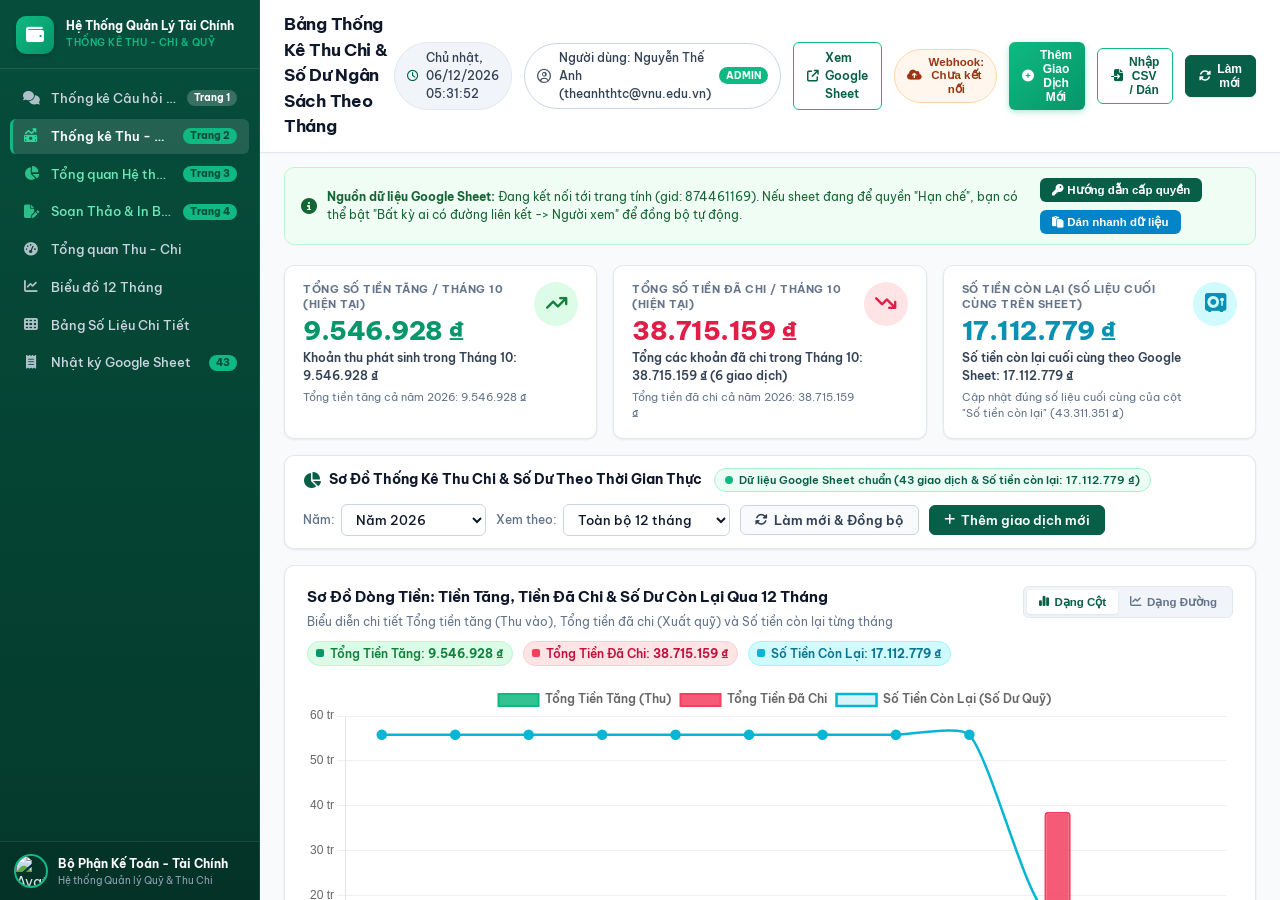
==== commit 8b601d2f: "Cập nhật lỗi mất linh script" ====
--- a/index2.html
+++ b/index2.html
@@ -899,6 +899,9 @@
       rowsAdded++;
     }
 
+    // Ép Google Sheets ghi ngay xuống đĩa (chống lag / delay)
+    SpreadsheetApp.flush();
+
     return ContentService.createTextOutput(JSON.stringify({ 
       status: "success", 
       message: "Đã thêm " + rowsAdded + " hàng vào Google Sheet!",
--- a/style.css
+++ b/style.css
@@ -5421,3 +5421,139 @@
 .row-updated-highlight {
     animation: highlightRowGreen 2.5s ease-out;
 }
+
+/* ===================================================================
+   WEBHOOK INTEGRATION STYLES (TRANG 2 & TRANG 3)
+   =================================================================== */
+
+.topbar-webhook-badge {
+    display: inline-flex;
+    align-items: center;
+    gap: 8px;
+    padding: 6px 12px;
+    border-radius: 9999px;
+    font-size: 11.5px;
+    font-weight: 600;
+    cursor: pointer;
+    border: 1px solid transparent;
+    transition: all 0.2s ease;
+    text-decoration: none;
+    background: #f8fafc;
+}
+
+.topbar-webhook-badge.connected {
+    background: #ecfdf5;
+    color: #065f46;
+    border-color: #a7f3d0;
+}
+
+.topbar-webhook-badge.connected .pulse-dot {
+    background: #10b981;
+    box-shadow: 0 0 0 0 rgba(16, 185, 129, 0.7);
+    animation: dotPulse 2s infinite;
+}
+
+.topbar-webhook-badge.disconnected {
+    background: #fff7ed;
+    color: #9a3412;
+    border-color: #fed7aa;
+}
+
+.topbar-webhook-badge.disconnected .pulse-dot {
+    background: #f97316;
+}
+
+.pulse-dot {
+    width: 8px;
+    height: 8px;
+    border-radius: 50%;
+    display: inline-block;
+}
+
+@keyframes dotPulse {
+    0% {
+        box-shadow: 0 0 0 0 rgba(16, 185, 129, 0.7);
+    }
+    70% {
+        box-shadow: 0 0 0 6px rgba(16, 185, 129, 0);
+    }
+    100% {
+        box-shadow: 0 0 0 0 rgba(16, 185, 129, 0);
+    }
+}
+
+.webhook-accordion {
+    border: 1px solid #e2e8f0;
+    border-radius: 8px;
+    overflow: hidden;
+    background: #ffffff;
+    margin-top: 14px;
+}
+
+.webhook-accordion-header {
+    display: flex;
+    justify-content: space-between;
+    align-items: center;
+    padding: 10px 14px;
+    background: #f8fafc;
+    cursor: pointer;
+    font-size: 12px;
+    font-weight: 600;
+    color: #334155;
+    user-select: none;
+    transition: background 0.15s;
+}
+
+.webhook-accordion-header:hover {
+    background: #f1f5f9;
+}
+
+.webhook-accordion .webhook-arrow {
+    transition: transform 0.2s ease;
+}
+
+.webhook-accordion.open .webhook-arrow {
+    transform: rotate(180deg);
+}
+
+.webhook-accordion-body {
+    display: none;
+    padding: 14px;
+    border-top: 1px solid #e2e8f0;
+    background: #ffffff;
+}
+
+.webhook-accordion.open .webhook-accordion-body {
+    display: block;
+}
+
+.badge-sheet-tag {
+    display: inline-flex;
+    align-items: center;
+    padding: 3px 8px;
+    border-radius: 4px;
+    font-size: 11px;
+    font-weight: 600;
+    border: 1px solid #cbd5e1;
+}
+
+.btn-quick-light {
+    display: inline-flex;
+    align-items: center;
+    gap: 6px;
+    padding: 6px 12px;
+    border-radius: 6px;
+    border: 1px solid #cbd5e1;
+    background: #f8fafc;
+    color: #334155;
+    cursor: pointer;
+    font-size: 12px;
+    font-weight: 600;
+    transition: all 0.15s;
+}
+
+.btn-quick-light:hover {
+    background: #f1f5f9;
+    border-color: #94a3b8;
+    color: #0f172a;
+}
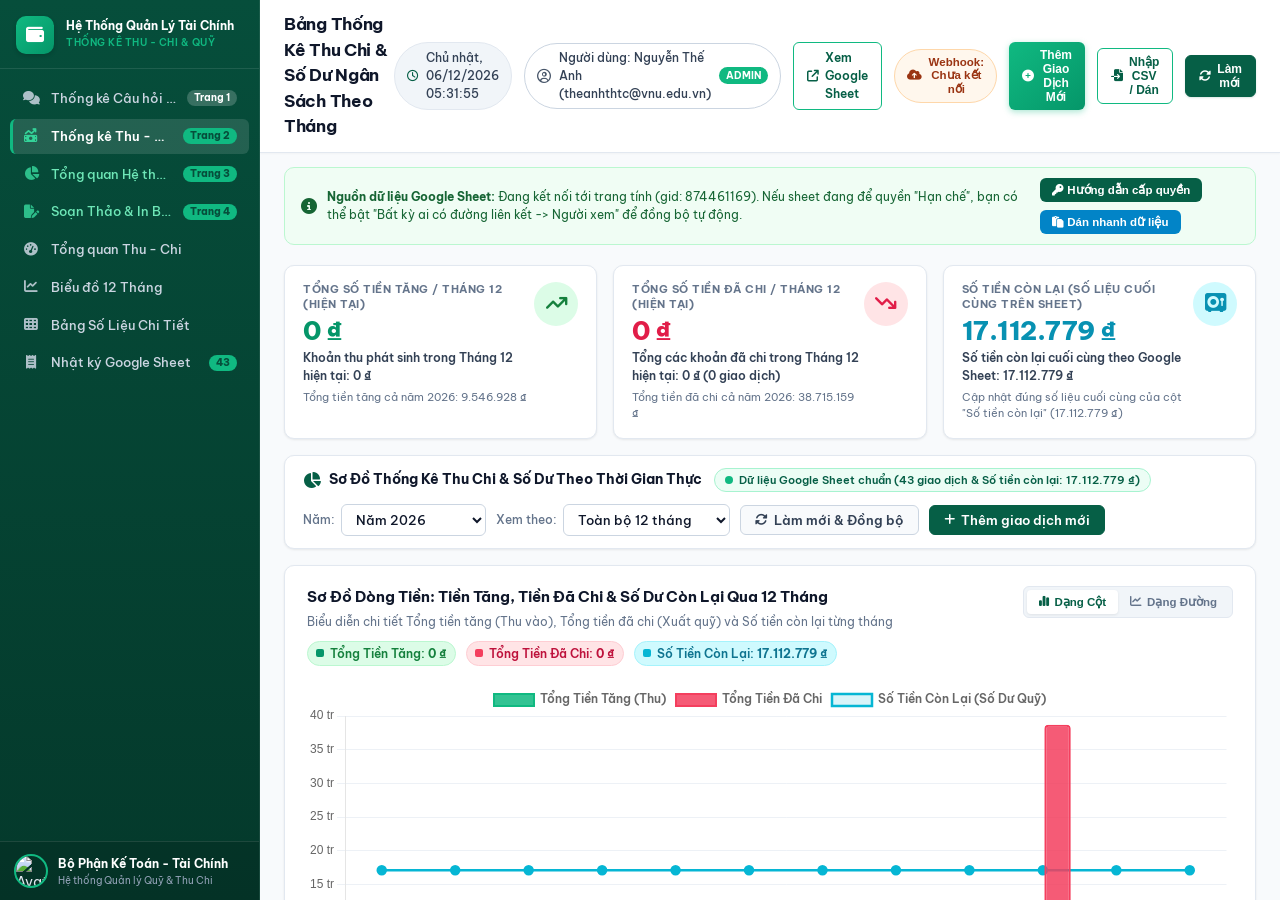
==== commit af428db6: "Cập nhật tráng 2-3 bỏ fix cứng hieenjthij số liệu tháng 10" ====
--- a/index2.html
+++ b/index2.html
@@ -237,7 +237,7 @@
                     <!-- THẺ 1: TỔNG SỐ TIỀN TĂNG / THÁNG -->
                     <div class="stat-card" id="cardIncome">
                         <div class="stat-card-main">
-                            <span class="card-caption" id="cardIncomeCaption">TỔNG SỐ TIỀN TĂNG / THÁNG 10 (HIỆN TẠI)</span>
+                            <span class="card-caption" id="cardIncomeCaption">TỔNG SỐ TIỀN TĂNG / THÁNG (HIỆN TẠI)</span>
                             <div class="card-metric text-emerald" id="totalIncomeCount">0 ₫</div>
                             <div class="card-sublabel" id="currentMonthIncomeLabel">Khoản thu ngân sách trong tháng: Đang tính...</div>
                             <div class="card-footer-info" id="cardIncomeFooter">Tổng tiền tăng cả năm: 0 ₫ (năm 2026)</div>
@@ -250,7 +250,7 @@
                     <!-- THẺ 2: TỔNG SỐ TIỀN ĐÃ CHI / THÁNG -->
                     <div class="stat-card" id="cardExpense">
                         <div class="stat-card-main">
-                            <span class="card-caption" id="cardExpenseCaption">TỔNG SỐ TIỀN ĐÃ CHI / THÁNG 10 (HIỆN TẠI)</span>
+                            <span class="card-caption" id="cardExpenseCaption">TỔNG SỐ TIỀN ĐÃ CHI / THÁNG (HIỆN TẠI)</span>
                             <div class="card-metric text-rose-metric" id="totalExpenseCount">0 ₫</div>
                             <div class="card-sublabel" id="currentMonthExpenseLabel">Các khoản đã giải ngân trong tháng: Đang tính...</div>
                             <div class="card-footer-info" id="cardExpenseFooter">Tổng tiền đã chi cả năm: 0 ₫ (năm 2026)</div>
@@ -310,7 +310,7 @@
                                 <option value="7">Tháng 7</option>
                                 <option value="8">Tháng 8</option>
                                 <option value="9">Tháng 9</option>
-                                <option value="10">Tháng 10 (Hiện tại)</option>
+                                <option value="10">Tháng 10</option>
                                 <option value="11">Tháng 11</option>
                                 <option value="12">Tháng 12</option>
                             </select>
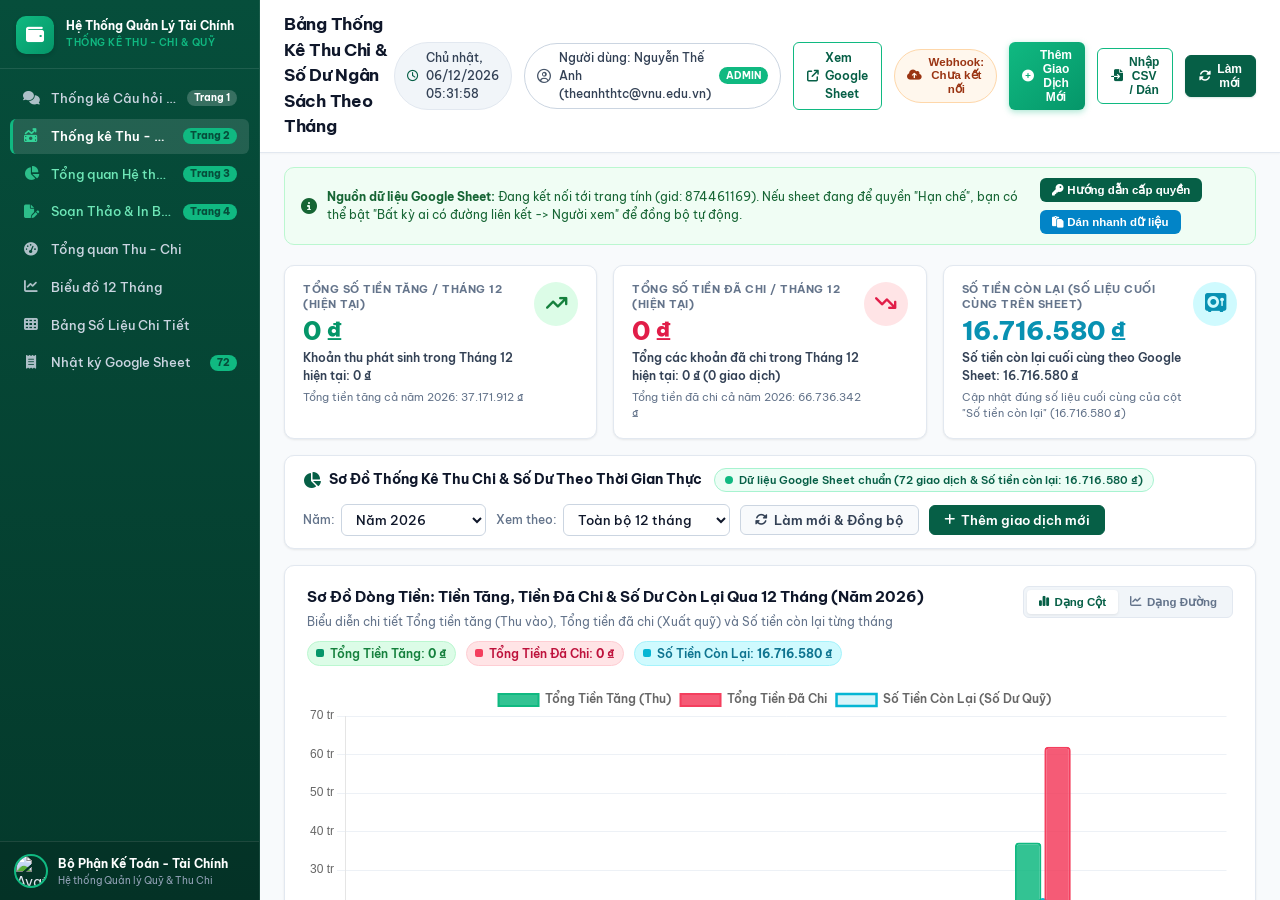
==== commit aaaf4504: "Cập nhật lại trang 2-3" ====
--- a/index2.html
+++ b/index2.html
@@ -520,7 +520,7 @@
                                     <th style="width: 180px; text-align: right;">Số Tiền Chi</th>
                                     <th style="width: 180px; text-align: right;">Số Tiền Tăng</th>
                                     <th style="width: 200px; text-align: right;">Số Tiền Còn Lại</th>
-                                    <th style="width: 170px;">Trạng Thái / Diễn Giải</th>
+                                    <th style="width: 170px;">Ghi Chú / Nội Dung</th>
                                 </tr>
                             </thead>
                             <tbody id="transactionsDataBody">
@@ -629,10 +629,10 @@
                         <input type="date" id="inputDate" class="form-control" style="font-weight: 500;">
                     </div>
 
-                    <!-- LIVE PREVIEW HÀNG MỚI THEO QUY TẮC CHUẨN 4 CỘT GOOGLE SHEET -->
+                    <!-- LIVE PREVIEW HÀNG MỚI THEO QUY TẮC CHUẨN 5 CỘT GOOGLE SHEET -->
                     <div class="preview-sheet-card">
                         <div class="preview-sheet-header">
-                            <span><i class="fa-solid fa-table-cells text-emerald" style="margin-right: 6px;"></i>Xem Trước Dữ Liệu 4 Cột Ghi Vào Google Sheet</span>
+                            <span><i class="fa-solid fa-table-cells text-emerald" style="margin-right: 6px;"></i>Xem Trước Dữ Liệu 5 Cột Ghi Vào Google Sheet</span>
                             <span class="badge-sheet-tag">Cập nhật tức thì</span>
                         </div>
                         <div class="preview-sheet-grid">
@@ -646,16 +646,20 @@
                             </div>
                             <div class="preview-cell cell-balance">
                                 <span class="preview-cell-label">3. Số Tiền Còn Lại</span>
-                                <span class="preview-cell-value text-blue" id="previewColBalance">43.311.351 ₫</span>
+                                <span class="preview-cell-value text-blue" id="previewColBalance">16.716.580 ₫</span>
                             </div>
                             <div class="preview-cell cell-time">
                                 <span class="preview-cell-label">4. Cột Thời Gian</span>
                                 <span class="preview-cell-value text-slate" id="previewColTime">Thời gian --:-- ngày --/--/----</span>
                             </div>
+                            <div class="preview-cell cell-desc" style="grid-column: span 2; background: #f8fafc;">
+                                <span class="preview-cell-label">5. Cột Ghi Chú (Nội dung chi hoặc tăng)</span>
+                                <span class="preview-cell-value text-slate" id="previewColDesc" style="font-size: 12px; font-weight: 600; color: #1e293b;">--</span>
+                            </div>
                         </div>
                         <div class="preview-rule-badge" id="previewFormulaText">
                             <i class="fa-solid fa-calculator"></i>
-                            <div><strong>Quy tắc tính:</strong> <span id="formulaRuleDesc">Nếu là tăng: Cột tăng = Số tiền, Cột chi = 0, Cột còn lại = Số tiền còn lại + Số tiền tăng.</span></div>
+                            <div><strong>Quy tắc tính:</strong> <span id="formulaRuleDesc">Nếu là tăng: Cột tăng = Số tiền, Cột chi = 0, Cột còn lại = Số tiền còn lại + Số tiền tăng, Cột ghi chú = Nội dung giao dịch.</span></div>
                         </div>
                     </div>
 
@@ -692,8 +696,8 @@
                 </form>
             </div>
             <div class="modal-footer">
-                <button type="button" class="btn-cancel" id="btnCopyRowClipboard" onclick="handleCopyAndOpenSheet()" title="Sao chép 4 giá trị cột và mở Google Sheet để dán (Ctrl+V)">
-                    <i class="fa-regular fa-copy"></i> Sao Chép &amp; Mở Google Sheet
+                <button type="button" class="btn-cancel" id="btnCopyRowClipboard" onclick="handleCopyAndOpenSheet()" title="Sao chép 5 cột (bao gồm Cột Ghi chú) và mở Google Sheet để dán (Ctrl+V)">
+                    <i class="fa-regular fa-copy"></i> Sao Chép 5 Cột &amp; Mở Google Sheet
                 </button>
                 <button type="button" class="btn-cancel" id="cancelAddBtn" onclick="closeAddTransactionModal()">Hủy Bỏ</button>
                 <button type="button" class="btn-primary" id="saveTransactionBtn" onclick="handleSaveNewTransaction()" style="padding: 9px 18px; font-size: 13px;">
@@ -752,10 +756,10 @@
                             <span class="badge-sheet-tag" style="background: #ecfdf5; color: #059669; border-color: #a7f3d0;">Tiện lợi ngay</span>
                         </div>
                         <p style="color: #64748b; font-size: 11.5px; margin: 0 0 10px 0;">
-                            Hệ thống đã chuẩn bị sẵn 4 cột dữ liệu. Bấm nút dưới để sao chép và mở Google Sheet, sau đó chọn ô đầu tiên của dòng trống cuối cùng rồi ấn <strong>Ctrl + V</strong>.
+                            Hệ thống đã chuẩn bị sẵn 5 cột dữ liệu (Chi, Tăng, Còn lại, Thời gian, Ghi chú). Bấm nút dưới để sao chép và mở Google Sheet, sau đó chọn ô đầu tiên (Cột A) của dòng trống cuối cùng rồi ấn <strong>Ctrl + V</strong>.
                         </p>
                         <button type="button" class="btn-primary" id="btnPostAddCopyAndOpen" onclick="handlePostAddCopyAndOpen()" style="width: 100%; justify-content: center; padding: 9px; font-size: 13px;">
-                            <i class="fa-solid fa-arrow-up-right-from-square"></i> Sao Chép 4 Cột &amp; Mở Google Sheet Để Dán (Ctrl+V)
+                            <i class="fa-solid fa-arrow-up-right-from-square"></i> Sao Chép 5 Cột (Kèm Ghi Chú) &amp; Mở Google Sheet Để Dán (Ctrl+V)
                         </button>
                     </div>
 
@@ -888,13 +892,15 @@
       var tang = item.income !== undefined ? item.income : (item.tang || 0);
       var conLai = item.balance !== undefined ? item.balance : item.conLai;
       var thoiGian = item.time || item.thoiGian || "";
-
-      // Ghi đúng chuẩn 4 cột: Số tiền chi | Số tiền tăng | Số tiền còn lại | Thời gian
+      var ghiChu = item.description || item.ghiChu || item.noiDung || "";
+
+      // Ghi đúng chuẩn 5 cột: Số tiền chi | Số tiền tăng | Số tiền còn lại | Thời gian | Ghi chú
       sheet.appendRow([
         (chi === 0 || chi === "" || chi === null) ? "" : Number(chi),
         (tang === 0 || tang === "" || tang === null) ? "" : Number(tang),
         (conLai === "" || conLai === null || conLai === undefined) ? "" : Number(conLai),
-        String(thoiGian)
+        String(thoiGian),
+        String(ghiChu)
       ]);
       rowsAdded++;
     }
@@ -1014,8 +1020,8 @@
     <!-- Toast Notification -->
     <div class="toast-container" id="toastContainer"></div>
 
-    <script src="sheet2_data.js?v=2"></script>
-    <script src="app2.js?v=2"></script>
+    <script src="sheet2_data.js?v=20261105_1130"></script>
+    <script src="app2.js?v=20261105_1130"></script>
     <script>
         // Đảm bảo tất cả nút Thêm giao dịch luôn luôn hoạt động 100% trong mọi trường hợp
         (function() {
